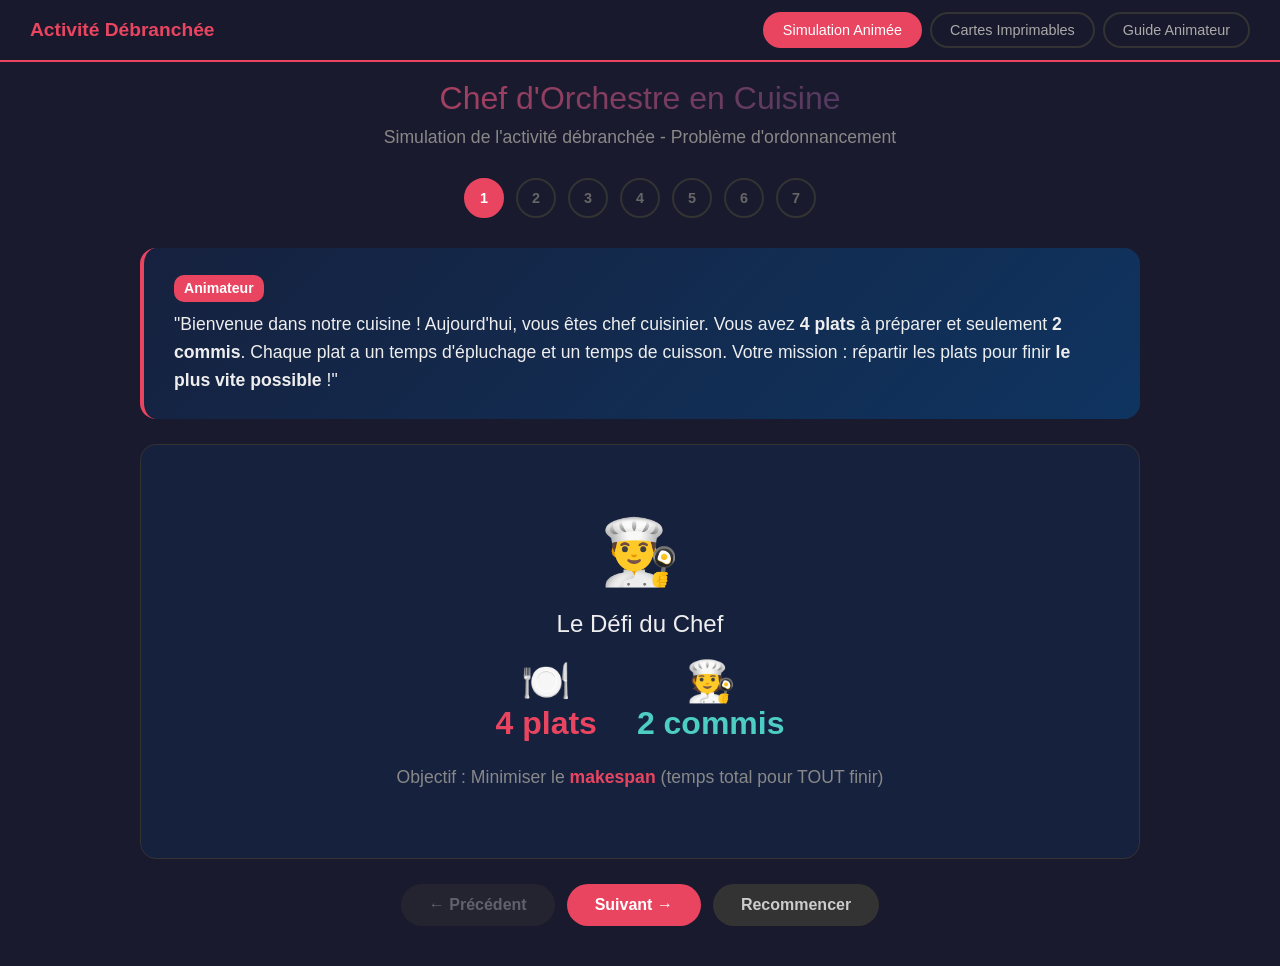
==== templates/activite_debranchee.html @ cacfb8e2 "Add unplugged activity page with animated simulation and printable cards" ====
<!DOCTYPE html>
<html lang="fr">
<head>
    <meta charset="UTF-8">
    <meta name="viewport" content="width=device-width, initial-scale=1.0">
    <title>Activit&eacute; D&eacute;branch&eacute;e - Chef d'Orchestre en Cuisine</title>
    <style>
        * { margin: 0; padding: 0; box-sizing: border-box; }

        body {
            font-family: 'Segoe UI', Tahoma, Geneva, Verdana, sans-serif;
            background: #1a1a2e;
            color: #eee;
        }

        /* ===== NAVIGATION ===== */
        .nav-bar {
            position: fixed; top: 0; left: 0; right: 0; z-index: 100;
            background: rgba(26, 26, 46, 0.95);
            backdrop-filter: blur(10px);
            display: flex; align-items: center; justify-content: space-between;
            padding: 12px 30px;
            border-bottom: 2px solid #e94560;
        }
        .nav-bar h1 { font-size: 1.2em; color: #e94560; }
        .nav-tabs { display: flex; gap: 8px; }
        .nav-tab {
            padding: 8px 18px; border-radius: 20px; border: 2px solid #333;
            background: transparent; color: #aaa; cursor: pointer; font-size: 0.9em;
            transition: all 0.3s;
        }
        .nav-tab:hover { border-color: #e94560; color: #fff; }
        .nav-tab.active { background: #e94560; border-color: #e94560; color: #fff; }

        /* ===== SECTIONS ===== */
        .section { display: none; padding: 80px 30px 40px; min-height: 100vh; }
        .section.active { display: block; }

        /* ===== SIMULATION ANIMEE ===== */
        .sim-container { max-width: 1000px; margin: 0 auto; }
        .sim-title {
            text-align: center; font-size: 2em; margin-bottom: 10px;
            background: linear-gradient(135deg, #e94560, #0f3460);
            -webkit-background-clip: text; -webkit-text-fill-color: transparent;
        }
        .sim-subtitle { text-align: center; color: #888; margin-bottom: 30px; font-size: 1.1em; }

        /* Step indicator */
        .steps-indicator {
            display: flex; justify-content: center; gap: 12px; margin-bottom: 30px;
        }
        .step-dot {
            width: 40px; height: 40px; border-radius: 50%; border: 2px solid #333;
            display: flex; align-items: center; justify-content: center;
            font-weight: bold; font-size: 0.9em; color: #666; transition: all 0.4s;
            cursor: pointer;
        }
        .step-dot.active { border-color: #e94560; color: #fff; background: #e94560; }
        .step-dot.done { border-color: #4ecdc4; color: #fff; background: #4ecdc4; }

        /* Narration */
        .narration {
            background: linear-gradient(135deg, #16213e, #0f3460);
            border-radius: 16px; padding: 25px 30px; margin-bottom: 25px;
            border-left: 4px solid #e94560; font-size: 1.1em; line-height: 1.6;
            min-height: 80px;
        }
        .narration .speaker {
            display: inline-block; background: #e94560; color: #fff;
            padding: 2px 10px; border-radius: 10px; font-size: 0.8em;
            margin-bottom: 8px; font-weight: bold;
        }

        /* Animation area */
        .anim-area {
            background: #16213e; border-radius: 16px; padding: 30px;
            min-height: 350px; position: relative; overflow: hidden;
            border: 1px solid #333;
        }

        /* Plat cards in animation */
        .anim-card {
            display: inline-flex; flex-direction: column; align-items: center;
            background: linear-gradient(135deg, #fff8e7, #fff);
            color: #333; border-radius: 12px; padding: 12px 16px;
            margin: 6px; font-size: 0.85em; box-shadow: 0 4px 15px rgba(0,0,0,0.3);
            transition: all 0.6s cubic-bezier(0.34, 1.56, 0.64, 1);
            position: relative; min-width: 100px;
        }
        .anim-card .card-icon { font-size: 1.8em; margin-bottom: 4px; }
        .anim-card .card-name { font-weight: bold; font-size: 0.95em; }
        .anim-card .card-times { font-size: 0.8em; color: #666; margin-top: 4px; }
        .anim-card .card-total {
            background: #e94560; color: #fff; padding: 2px 8px;
            border-radius: 8px; font-size: 0.8em; margin-top: 6px; font-weight: bold;
        }
        .anim-card.highlight { transform: scale(1.1); box-shadow: 0 6px 25px rgba(233,69,96,0.5); }
        .anim-card.sorted { border: 2px solid #4ecdc4; }
        .anim-card.assigned { opacity: 0.6; transform: scale(0.9); }

        /* Commis lanes */
        .commis-area {
            display: flex; gap: 20px; margin-top: 20px;
        }
        .commis-lane {
            flex: 1; background: rgba(255,255,255,0.05); border-radius: 12px;
            padding: 15px; border: 2px dashed #333; min-height: 120px;
            transition: all 0.3s;
        }
        .commis-lane.receiving { border-color: #4ecdc4; background: rgba(78,205,196,0.1); }
        .commis-label {
            text-align: center; font-weight: bold; margin-bottom: 10px;
            color: #e94560; font-size: 1.1em;
        }
        .commis-load {
            text-align: center; font-size: 0.85em; color: #888; margin-top: 8px;
        }
        .commis-load .load-value { color: #4ecdc4; font-weight: bold; font-size: 1.1em; }

        /* Load bars */
        .load-bar-container {
            height: 20px; background: #333; border-radius: 10px;
            margin-top: 8px; overflow: hidden;
        }
        .load-bar-fill {
            height: 100%; border-radius: 10px; transition: width 0.8s ease;
            background: linear-gradient(90deg, #4ecdc4, #44bd9e);
        }

        /* Makespan result */
        .makespan-result {
            text-align: center; margin-top: 20px; padding: 15px;
            background: rgba(233,69,96,0.1); border-radius: 12px;
            border: 1px solid #e94560;
        }
        .makespan-value { font-size: 2em; font-weight: bold; color: #e94560; }
        .makespan-label { color: #888; }

        /* Controls */
        .sim-controls {
            display: flex; justify-content: center; gap: 12px; margin-top: 25px;
        }
        .sim-btn {
            padding: 12px 28px; border-radius: 25px; border: none; cursor: pointer;
            font-size: 1em; font-weight: bold; transition: all 0.3s;
        }
        .sim-btn.primary { background: #e94560; color: #fff; }
        .sim-btn.primary:hover { background: #d63851; transform: translateY(-2px); }
        .sim-btn.secondary { background: #333; color: #ccc; }
        .sim-btn.secondary:hover { background: #444; }
        .sim-btn:disabled { opacity: 0.4; cursor: not-allowed; }

        /* ===== CARTES IMPRIMABLES ===== */
        .print-section { max-width: 1100px; margin: 0 auto; }
        .print-title { text-align: center; font-size: 1.8em; margin-bottom: 8px; color: #e94560; }
        .print-desc { text-align: center; color: #888; margin-bottom: 25px; }

        .instance-selector {
            display: flex; justify-content: center; gap: 10px; flex-wrap: wrap; margin-bottom: 30px;
        }
        .instance-btn {
            padding: 8px 18px; border-radius: 20px; border: 2px solid #333;
            background: transparent; color: #aaa; cursor: pointer; font-size: 0.85em;
            transition: all 0.3s;
        }
        .instance-btn:hover { border-color: #e94560; color: #fff; }
        .instance-btn.active { background: #e94560; border-color: #e94560; color: #fff; }

        .print-area {
            background: #fff; color: #333; border-radius: 16px;
            padding: 40px; margin-bottom: 20px;
        }
        .print-area h2 { color: #e94560; text-align: center; margin-bottom: 5px; }
        .print-area .instance-info { text-align: center; color: #888; margin-bottom: 25px; font-size: 0.95em; }

        /* Printable cards grid */
        .cards-grid {
            display: grid; grid-template-columns: repeat(auto-fill, minmax(200px, 1fr));
            gap: 20px; margin-bottom: 30px;
        }
        .print-card {
            border: 3px solid #e94560; border-radius: 16px; padding: 20px;
            text-align: center; background: linear-gradient(135deg, #fff8f0, #fff);
            position: relative; break-inside: avoid;
        }
        .print-card .p-icon { font-size: 3em; margin-bottom: 8px; }
        .print-card .p-name { font-size: 1.2em; font-weight: bold; color: #333; margin-bottom: 12px; }
        .print-card .p-time-row {
            display: flex; justify-content: space-around; margin-bottom: 8px;
        }
        .print-card .p-time {
            text-align: center; padding: 6px 10px; border-radius: 8px;
            font-size: 0.85em;
        }
        .print-card .p-time.prep { background: #e8f5e9; color: #2e7d32; }
        .print-card .p-time.cuisson { background: #fff3e0; color: #e65100; }
        .print-card .p-total {
            background: #e94560; color: #fff; padding: 6px 14px;
            border-radius: 20px; font-weight: bold; font-size: 1.1em;
            display: inline-block; margin-top: 8px;
        }
        .print-card .p-difficulty {
            position: absolute; top: 8px; right: 10px;
            font-size: 0.7em; padding: 2px 8px; border-radius: 8px;
        }
        .diff-facile { background: #e8f5e9; color: #2e7d32; }
        .diff-moyen { background: #fff3e0; color: #e65100; }
        .diff-difficile { background: #ffebee; color: #c62828; }

        /* Commis print sheets */
        .commis-sheets { margin-top: 30px; }
        .commis-sheet {
            border: 2px solid #0f3460; border-radius: 12px; padding: 20px;
            margin-bottom: 15px; background: #f8f9ff; break-inside: avoid;
        }
        .commis-sheet h3 { color: #0f3460; margin-bottom: 10px; }
        .commis-slot {
            height: 60px; border: 2px dashed #ccc; border-radius: 8px;
            margin-bottom: 8px; display: flex; align-items: center;
            justify-content: center; color: #bbb; font-style: italic;
        }
        .commis-timeline {
            height: 30px; background: #eee; border-radius: 6px; margin-top: 10px;
            position: relative; overflow: hidden;
        }
        .commis-timeline .tick {
            position: absolute; top: 0; bottom: 0; width: 1px; background: #ccc;
        }
        .commis-timeline .tick-label {
            position: absolute; top: -18px; font-size: 0.7em; color: #999;
            transform: translateX(-50%);
        }

        /* Results sheet */
        .results-sheet {
            border: 2px solid #4ecdc4; border-radius: 12px; padding: 25px;
            margin-top: 30px; background: #f0fffe; break-inside: avoid;
        }
        .results-sheet h3 { color: #4ecdc4; margin-bottom: 15px; text-align: center; }
        .results-table {
            width: 100%; border-collapse: collapse;
        }
        .results-table th, .results-table td {
            border: 1px solid #ccc; padding: 10px; text-align: center;
        }
        .results-table th { background: #e0f7fa; color: #00695c; }
        .results-table .highlight-cell { background: #fff9c4; font-weight: bold; }

        /* Print button */
        .print-btn {
            display: block; margin: 20px auto; padding: 14px 40px;
            background: #e94560; color: #fff; border: none; border-radius: 25px;
            font-size: 1.1em; font-weight: bold; cursor: pointer;
            transition: all 0.3s;
        }
        .print-btn:hover { background: #d63851; transform: translateY(-2px); }

        /* ===== GUIDE ANIMATEUR ===== */
        .guide-section { max-width: 900px; margin: 0 auto; }
        .guide-title { text-align: center; font-size: 1.8em; margin-bottom: 30px; color: #e94560; }

        .phase-card {
            background: #16213e; border-radius: 16px; padding: 25px;
            margin-bottom: 20px; border-left: 4px solid #e94560;
        }
        .phase-card h3 {
            color: #e94560; margin-bottom: 8px; font-size: 1.2em;
        }
        .phase-card .phase-time {
            display: inline-block; background: #0f3460; color: #4ecdc4;
            padding: 3px 12px; border-radius: 10px; font-size: 0.8em;
            margin-bottom: 12px;
        }
        .phase-card ul { padding-left: 20px; line-height: 1.8; color: #ccc; }
        .phase-card li { margin-bottom: 4px; }
        .phase-card .tip {
            background: rgba(78,205,196,0.1); border-radius: 8px;
            padding: 10px 15px; margin-top: 12px; border-left: 3px solid #4ecdc4;
            font-size: 0.9em; color: #4ecdc4;
        }

        /* ===== PRINT STYLES ===== */
        @media print {
            body { background: #fff; color: #333; }
            .nav-bar, .sim-controls, .nav-tabs, .instance-selector,
            .print-btn, .section:not(.print-target) { display: none !important; }
            .section.print-target { display: block !important; padding: 10px; }
            .print-area { box-shadow: none; padding: 20px; }
            .print-card { break-inside: avoid; page-break-inside: avoid; }
            .commis-sheet { break-inside: avoid; page-break-inside: avoid; }
        }

        /* ===== COMPARISON SECTION ===== */
        .comparison {
            display: flex; gap: 20px; margin-top: 20px;
        }
        .comparison-box {
            flex: 1; background: rgba(255,255,255,0.05);
            border-radius: 12px; padding: 20px; text-align: center;
            border: 2px solid #333;
        }
        .comparison-box.winner { border-color: #4ecdc4; background: rgba(78,205,196,0.1); }
        .comparison-box h4 { margin-bottom: 10px; color: #888; }
        .comparison-box .comp-value { font-size: 2.5em; font-weight: bold; }
        .comparison-box.winner .comp-value { color: #4ecdc4; }
        .vs-text { display: flex; align-items: center; font-size: 1.5em; color: #e94560; font-weight: bold; }
    </style>
</head>
<body>

<!-- NAV BAR -->
<nav class="nav-bar">
    <h1>Activit&eacute; D&eacute;branch&eacute;e</h1>
    <div class="nav-tabs">
        <button class="nav-tab active" onclick="showSection('simulation')">Simulation Anim&eacute;e</button>
        <button class="nav-tab" onclick="showSection('cartes')">Cartes Imprimables</button>
        <button class="nav-tab" onclick="showSection('guide')">Guide Animateur</button>
    </div>
</nav>

<!-- ===== SECTION 1: SIMULATION ANIMEE ===== -->
<div id="section-simulation" class="section active">
    <div class="sim-container">
        <div class="sim-title">Chef d'Orchestre en Cuisine</div>
        <div class="sim-subtitle">Simulation de l'activit&eacute; d&eacute;branch&eacute;e - Probl&egrave;me d'ordonnancement</div>

        <div class="steps-indicator">
            <div class="step-dot active" onclick="goToStep(0)">1</div>
            <div class="step-dot" onclick="goToStep(1)">2</div>
            <div class="step-dot" onclick="goToStep(2)">3</div>
            <div class="step-dot" onclick="goToStep(3)">4</div>
            <div class="step-dot" onclick="goToStep(4)">5</div>
            <div class="step-dot" onclick="goToStep(5)">6</div>
            <div class="step-dot" onclick="goToStep(6)">7</div>
        </div>

        <div class="narration" id="narration"></div>
        <div class="anim-area" id="anim-area"></div>

        <div class="sim-controls">
            <button class="sim-btn secondary" id="btn-prev" onclick="prevStep()" disabled>&larr; Pr&eacute;c&eacute;dent</button>
            <button class="sim-btn primary" id="btn-next" onclick="nextStep()">Suivant &rarr;</button>
            <button class="sim-btn secondary" onclick="goToStep(0)">Recommencer</button>
        </div>
    </div>
</div>

<!-- ===== SECTION 2: CARTES IMPRIMABLES ===== -->
<div id="section-cartes" class="section">
    <div class="print-section">
        <div class="print-title">Cartes &agrave; Imprimer</div>
        <div class="print-desc">S&eacute;lectionnez une instance puis cliquez sur "Imprimer" pour g&eacute;n&eacute;rer les supports de l'atelier</div>

        <div class="instance-selector" id="instance-selector">
            <span style="color:#888; align-self:center;">Chargement...</span>
        </div>

        <div class="print-area" id="print-area">
            <p style="text-align:center; color:#888;">S&eacute;lectionnez une instance ci-dessus</p>
        </div>

        <button class="print-btn" onclick="printCards()">Imprimer les cartes</button>
    </div>
</div>

<!-- ===== SECTION 3: GUIDE ANIMATEUR ===== -->
<div id="section-guide" class="section">
    <div class="guide-section">
        <div class="guide-title">Guide de l'Animateur</div>

        <div class="phase-card">
            <h3>Phase 1 : D&eacute;couverte</h3>
            <span class="phase-time">5-10 minutes</span>
            <ul>
                <li><strong>Accrocher :</strong> "Imaginez : vous &ecirc;tes chef dans un grand restaurant. 10 plats &agrave; pr&eacute;parer, seulement 3 commis. Comment finir le plus vite possible ?"</li>
                <li>Montrer les cartes-plats sur la table (face visible)</li>
                <li>Poser les panneaux "Commis 1", "Commis 2", etc.</li>
                <li>Demander : "Comment feriez-vous ? Qui veut essayer ?"</li>
            </ul>
            <div class="tip">Astuce : Laisser les participants manipuler les cartes, c'est le but de l'activit&eacute; d&eacute;branch&eacute;e !</div>
        </div>

        <div class="phase-card">
            <h3>Phase 2 : Strat&eacute;gie libre (Tour 1)</h3>
            <span class="phase-time">5-8 minutes</span>
            <ul>
                <li>Diviser en groupes de 4-5 personnes</li>
                <li>Distribuer un jeu de cartes-plats par groupe</li>
                <li>R&egrave;gle : "R&eacute;partissez les plats entre vos N commis pour que le dernier plat soit fini le plus t&ocirc;t possible"</li>
                <li>Chaque groupe empile les cartes sur les fiches commis</li>
                <li>Calculer le <strong>makespan</strong> : le temps du commis le plus charg&eacute;</li>
                <li>Noter le r&eacute;sultat sur la fiche r&eacute;sultats</li>
            </ul>
            <div class="tip">Observer les strat&eacute;gies : certains vont au hasard, d'autres essaient d'&eacute;quilibrer, d'autres mettent les gros plats en premier...</div>
        </div>

        <div class="phase-card">
            <h3>Phase 3 : L'algorithme glouton (Tour 2)</h3>
            <span class="phase-time">5-8 minutes</span>
            <ul>
                <li>Expliquer la r&egrave;gle glouton : "Triez les plats du plus long au plus court. Puis donnez chaque plat au commis qui a le MOINS de travail."</li>
                <li>Faire ex&eacute;cuter pas &agrave; pas avec les cartes physiques</li>
                <li>Le groupe trie d'abord les cartes (par temps total d&eacute;croissant)</li>
                <li>Puis assigne une par une au commis le moins charg&eacute;</li>
                <li>Calculer le nouveau makespan</li>
                <li>Comparer avec le Tour 1 sur la fiche r&eacute;sultats</li>
            </ul>
            <div class="tip">Question cl&eacute; : "L'algorithme a-t-il fait mieux que vous ? Pourquoi ?"</div>
        </div>

        <div class="phase-card">
            <h3>Phase 4 : R&eacute;v&eacute;lation et d&eacute;bat</h3>
            <span class="phase-time">5-10 minutes</span>
            <ul>
                <li>R&eacute;v&eacute;ler : "Ce probl&egrave;me est NP-complet. M&ecirc;me les meilleurs ordinateurs ne peuvent pas toujours trouver la solution parfaite !"</li>
                <li>Analogie : "C'est comme un Sudoku g&eacute;ant : facile &agrave; v&eacute;rifier, tr&egrave;s dur &agrave; r&eacute;soudre"</li>
                <li>L'algo glouton donne une solution au pire 2x l'optimal (ratio d'approximation 2 - 1/m)</li>
                <li>Question : "Qui a r&eacute;ussi &agrave; battre l'algorithme ?"</li>
                <li>Transition : "Voyons maintenant ce que fait l'ordinateur..."</li>
            </ul>
            <div class="tip">Si un groupe a battu le glouton, f&eacute;liciter ! C'est rare mais possible. Expliquer que le glouton n'est pas toujours optimal.</div>
        </div>

        <div class="phase-card">
            <h3>Phase 5 : Version branch&eacute;e (optionnel)</h3>
            <span class="phase-time">15-25 minutes</span>
            <ul>
                <li>Ouvrir la plateforme web sur le projecteur</li>
                <li>Charger la m&ecirc;me instance que l'activit&eacute; d&eacute;branch&eacute;e</li>
                <li>Ex&eacute;cuter l'algorithme et comparer visuellement</li>
                <li>Tester d'autres sc&eacute;narios : "Et si on ajoute un commis ?" "Et si un plat prend 10x plus longtemps ?"</li>
                <li>Montrer le jeu Kitchen Load Balancer pour exp&eacute;rimenter en temps r&eacute;el</li>
            </ul>
        </div>

        <div class="phase-card">
            <h3>Phase 6 : Cl&ocirc;ture</h3>
            <span class="phase-time">5 minutes</span>
            <ul>
                <li>R&eacute;cap : "On a vu un probl&egrave;me NP-complet, un algorithme glouton qui marche bien, et pourquoi c'est important"</li>
                <li>Applications : "Votre GPS, Netflix, Amazon... tous utilisent ce genre d'algorithmes !"</li>
                <li>Mini-quiz (3 questions) pour mesurer la compr&eacute;hension</li>
            </ul>
        </div>

        <div class="phase-card" style="border-left-color: #4ecdc4;">
            <h3 style="color: #4ecdc4;">Mini-Quiz de fin (3 questions)</h3>
            <span class="phase-time">2-3 minutes</span>
            <ul>
                <li><strong>Q1 :</strong> "L'algorithme glouton donne-t-il toujours la meilleure solution possible ?" &rarr; <em>Non, mais une bonne approximation</em></li>
                <li><strong>Q2 :</strong> "Pourquoi l'algorithme glouton est-il utile m&ecirc;me s'il n'est pas parfait ?" &rarr; <em>Parce qu'il est rapide (temps polynomial) alors que la solution exacte peut prendre un temps exponentiel</em></li>
                <li><strong>Q3 :</strong> "Si vous avez 100 plats et 5 commis, combien de fa&ccedil;ons diff&eacute;rentes de r&eacute;partir existe-t-il ?" &rarr; <em>5^100 (astronomique !), c'est pourquoi on a besoin d'algorithmes</em></li>
            </ul>
        </div>
    </div>
</div>

<script>
// ===== NAVIGATION =====
function showSection(name) {
    document.querySelectorAll('.section').forEach(s => s.classList.remove('active', 'print-target'));
    document.querySelectorAll('.nav-tab').forEach(t => t.classList.remove('active'));
    document.getElementById('section-' + name).classList.add('active');
    event.target.classList.add('active');
}

// ===== SIMULATION DATA =====
const PLATS = [
    { nom: "Plat 1", icon: "\u{1F969}", epluchage: 8, cuisson: 12, total: 20 },
    { nom: "Plat 2", icon: "\u{1F957}", epluchage: 12, cuisson: 8, total: 20 },
    { nom: "Plat 3", icon: "\u{1F355}", epluchage: 17, cuisson: 20, total: 37 },
    { nom: "Plat 4", icon: "\u{1F354}", epluchage: 19, cuisson: 12, total: 31 }
];
const NB_COMMIS = 2;
let currentStep = 0;

const STEPS = [
    // Step 0: Presentation du probleme
    {
        narration: `<span class="speaker">Animateur</span><br>
        "Bienvenue dans notre cuisine ! Aujourd'hui, vous &ecirc;tes chef cuisinier. Vous avez <strong>4 plats</strong> &agrave; pr&eacute;parer
        et seulement <strong>2 commis</strong>. Chaque plat a un temps d'&eacute;pluchage et un temps de cuisson.
        Votre mission : r&eacute;partir les plats pour finir <strong>le plus vite possible</strong> !"`,
        render: renderStep0
    },
    // Step 1: Montrer les cartes
    {
        narration: `<span class="speaker">Animateur</span><br>
        "Voici vos 4 plats avec leurs temps. Le <strong>temps total</strong> par plat = &eacute;pluchage + cuisson.
        Prenez un moment pour observer les cartes..."`,
        render: renderStep1
    },
    // Step 2: Strategie libre (mauvaise)
    {
        narration: `<span class="speaker">Animateur</span><br>
        "Tour 1 : Essayez de r&eacute;partir les plats vous-m&ecirc;mes ! Voici un exemple de r&eacute;partition na&iuml;ve :
        on donne les plats dans l'ordre &agrave; chaque commis en alternance..."`,
        render: renderStep2
    },
    // Step 3: Tri des plats (debut glouton)
    {
        narration: `<span class="speaker">Animateur</span><br>
        "Tour 2 : Maintenant, appliquons l'algorithme <strong>glouton</strong>. Premi&egrave;re &eacute;tape :
        <strong>trier les plats du plus long au plus court</strong>. Observez l'ordre qui change..."`,
        render: renderStep3
    },
    // Step 4: Assignation glouton pas a pas
    {
        narration: `<span class="speaker">Animateur</span><br>
        "Deuxi&egrave;me &eacute;tape : assigner chaque plat au commis <strong>qui a le moins de travail</strong>.
        On prend le plus gros plat d'abord, et on le donne au commis le moins charg&eacute;. Regardez..."`,
        render: renderStep4
    },
    // Step 5: Resultat glouton
    {
        narration: `<span class="speaker">Animateur</span><br>
        "Et voil&agrave; le r&eacute;sultat de l'algorithme glouton ! Comparons les deux strat&eacute;gies..."`,
        render: renderStep5
    },
    // Step 6: Revelation
    {
        narration: `<span class="speaker">Animateur</span><br>
        "Ce probl&egrave;me est <strong>NP-complet</strong>. Avec 4 plats c'est faisable, mais avec 100 plats et 10 commis,
        il y aurait <strong>10<sup>100</sup></strong> combinaisons possibles ! L'algorithme glouton donne une solution
        <strong>au pire 2x l'optimal</strong>, et il le fait en une fraction de seconde."`,
        render: renderStep6
    }
];

function renderCard(plat, extraClass = '') {
    return `<div class="anim-card ${extraClass}">
        <div class="card-icon">${plat.icon}</div>
        <div class="card-name">${plat.nom}</div>
        <div class="card-times">Epluchage: ${plat.epluchage}min | Cuisson: ${plat.cuisson}min</div>
        <div class="card-total">Total: ${plat.total} min</div>
    </div>`;
}

function renderStep0() {
    return `
        <div style="text-align:center; padding: 40px 0;">
            <div style="font-size: 4em; margin-bottom: 20px;">\u{1F468}\u200D\u{1F373}</div>
            <div style="font-size: 1.5em; margin-bottom: 15px;">Le D&eacute;fi du Chef</div>
            <div style="display: flex; justify-content: center; gap: 40px; margin-top: 20px;">
                <div style="text-align:center;">
                    <div style="font-size: 2.5em;">\u{1F37D}\u{FE0F}</div>
                    <div style="font-size: 2em; font-weight: bold; color: #e94560;">4 plats</div>
                </div>
                <div style="text-align:center;">
                    <div style="font-size: 2.5em;">\u{1F9D1}\u200D\u{1F373}</div>
                    <div style="font-size: 2em; font-weight: bold; color: #4ecdc4;">2 commis</div>
                </div>
            </div>
            <div style="margin-top: 25px; color: #888; font-size: 1.1em;">
                Objectif : Minimiser le <strong style="color:#e94560;">makespan</strong> (temps total pour TOUT finir)
            </div>
        </div>`;
}

function renderStep1() {
    return `
        <div style="text-align:center; margin-bottom: 15px; color: #888;">Les 4 plats &agrave; pr&eacute;parer :</div>
        <div style="display: flex; justify-content: center; flex-wrap: wrap; gap: 10px;">
            ${PLATS.map(p => renderCard(p)).join('')}
        </div>`;
}

function renderStep2() {
    // Naive: alternate assignment -> Commis 1 gets plat1+plat3, Commis 2 gets plat2+plat4
    const c1 = [PLATS[0], PLATS[2]]; // 20 + 37 = 57
    const c2 = [PLATS[1], PLATS[3]]; // 20 + 31 = 51
    const makespan = 57;
    const maxLoad = 57;

    return `
        <div style="text-align:center; margin-bottom:10px; color:#888;">R&eacute;partition na&iuml;ve (alternance) :</div>
        <div class="commis-area">
            <div class="commis-lane">
                <div class="commis-label">\u{1F9D1}\u200D\u{1F373} Commis 1</div>
                ${c1.map(p => renderCard(p, 'assigned')).join('')}
                <div class="commis-load">Charge : <span class="load-value">${c1.reduce((s,p) => s+p.total, 0)} min</span></div>
                <div class="load-bar-container"><div class="load-bar-fill" style="width:${(57/57)*100}%; background: linear-gradient(90deg, #e94560, #ff8a80);"></div></div>
            </div>
            <div class="commis-lane">
                <div class="commis-label">\u{1F9D1}\u200D\u{1F373} Commis 2</div>
                ${c2.map(p => renderCard(p, 'assigned')).join('')}
                <div class="commis-load">Charge : <span class="load-value">${c2.reduce((s,p) => s+p.total, 0)} min</span></div>
                <div class="load-bar-container"><div class="load-bar-fill" style="width:${(51/57)*100}%"></div></div>
            </div>
        </div>
        <div class="makespan-result">
            <div class="makespan-label">Makespan (strat&eacute;gie na&iuml;ve)</div>
            <div class="makespan-value">${makespan} min</div>
            <div style="color:#888; font-size:0.9em;">= charge du commis le plus charg&eacute;</div>
        </div>`;
}

function renderStep3() {
    const sorted = [...PLATS].sort((a,b) => b.total - a.total);
    return `
        <div style="text-align:center; margin-bottom:10px; color:#888;">Avant le tri :</div>
        <div style="display: flex; justify-content: center; flex-wrap: wrap; gap: 10px; margin-bottom: 25px; opacity: 0.5;">
            ${PLATS.map(p => renderCard(p)).join('')}
        </div>
        <div style="text-align:center; font-size: 2em; margin-bottom: 15px;">\u2B07\uFE0F Tri par temps total d&eacute;croissant</div>
        <div style="display: flex; justify-content: center; flex-wrap: wrap; gap: 10px;">
            ${sorted.map((p, i) => renderCard(p, 'sorted')).join('')}
        </div>
        <div style="text-align:center; margin-top:15px; color:#4ecdc4; font-weight: bold;">
            37 min &ge; 31 min &ge; 20 min &ge; 20 min
        </div>`;
}

function renderStep4() {
    // Greedy: sorted = [Plat3(37), Plat4(31), Plat1(20), Plat2(20)]
    // Step 1: Plat3(37) -> Commis1 (0 vs 0, choose 1) => C1=37
    // Step 2: Plat4(31) -> Commis2 (37 vs 0, choose 2) => C2=31
    // Step 3: Plat1(20) -> Commis2 (37 vs 31, choose 2) => C2=51
    // Step 4: Plat2(20) -> Commis1 (37 vs 51, choose 1) => C1=57... wait
    // Actually: C1=37 vs C2=51, Plat2 goes to C1 => C1 = 37+20 = 57, C2 = 51. Makespan = 57.
    // Hmm that's the same. Let me recalculate.
    // Actually wait. Let me redo:
    // Sorted: Plat3(37), Plat4(31), Plat1(20), Plat2(20)
    // Assign Plat3 to C1 (load 0): C1=37, C2=0
    // Assign Plat4 to C2 (load 0 < 37): C1=37, C2=31
    // Assign Plat1 to C2 (load 31 < 37): C1=37, C2=51
    // Assign Plat2 to C1 (load 37 < 51): C1=57, C2=51
    // Makespan = 57. Same as naive!

    // Let me recalculate. The naive was also 57 by coincidence. Let me change the naive to be worse.
    // Naive round-robin: C1 gets plat1, plat3. C2 gets plat2, plat4.
    // C1 = 20+37 = 57. C2 = 20+31 = 51. Makespan = 57.
    // Greedy: C1 = 37+20 = 57. C2 = 31+20 = 51. Makespan = 57.
    // They're the same! That's not great for the demo.

    // Let me use a different "naive" approach - put all heavy on one commis
    // Actually, for the greedy animation, the makespan IS 57. But for the naive, let me show
    // a different bad split: C1 gets Plat3+Plat4 (68), C2 gets Plat1+Plat2 (40). Makespan = 68.
    // That's a clearly worse strategy.

    return `
        <div style="text-align:center; margin-bottom:15px; color:#888;">Assignation glouton pas &agrave; pas :</div>
        <div style="display: flex; gap: 15px; margin-bottom: 15px;">
            <div style="flex: 1; padding: 10px; background: rgba(233,69,96,0.1); border-radius: 10px; font-size: 0.85em; line-height: 1.8;">
                <strong style="color:#e94560;">Etape 1:</strong> Plat 3 (37min) &rarr; Commis 1 <span style="color:#888;">(charge: 0 vs 0)</span><br>
                <strong style="color:#e94560;">Etape 2:</strong> Plat 4 (31min) &rarr; Commis 2 <span style="color:#888;">(charge: 37 vs 0 &rarr; le moins charg&eacute;)</span><br>
                <strong style="color:#e94560;">Etape 3:</strong> Plat 1 (20min) &rarr; Commis 2 <span style="color:#888;">(charge: 37 vs 31 &rarr; le moins charg&eacute;)</span><br>
                <strong style="color:#e94560;">Etape 4:</strong> Plat 2 (20min) &rarr; Commis 1 <span style="color:#888;">(charge: 37 vs 51 &rarr; le moins charg&eacute;)</span>
            </div>
        </div>
        <div class="commis-area">
            <div class="commis-lane receiving">
                <div class="commis-label">\u{1F9D1}\u200D\u{1F373} Commis 1</div>
                ${renderCard(PLATS[2], 'sorted')}
                ${renderCard(PLATS[1], 'sorted')}
                <div class="commis-load">Charge : <span class="load-value">37 + 20 = 57 min</span></div>
                <div class="load-bar-container"><div class="load-bar-fill" style="width:100%"></div></div>
            </div>
            <div class="commis-lane receiving">
                <div class="commis-label">\u{1F9D1}\u200D\u{1F373} Commis 2</div>
                ${renderCard(PLATS[3], 'sorted')}
                ${renderCard(PLATS[0], 'sorted')}
                <div class="commis-load">Charge : <span class="load-value">31 + 20 = 51 min</span></div>
                <div class="load-bar-container"><div class="load-bar-fill" style="width:${(51/57)*100}%"></div></div>
            </div>
        </div>
        <div class="makespan-result">
            <div class="makespan-label">Makespan (algorithme glouton)</div>
            <div class="makespan-value">57 min</div>
        </div>`;
}

function renderStep5() {
    return `
        <div style="text-align:center; margin-bottom:15px; font-size:1.2em;">Comparaison des strat&eacute;gies</div>
        <div class="comparison">
            <div class="comparison-box">
                <h4>Strat&eacute;gie na&iuml;ve</h4>
                <div style="font-size:0.85em; color:#888; margin-bottom:8px;">
                    (Gros plats ensemble)<br>
                    C1: Plat3 + Plat4 = 68<br>
                    C2: Plat1 + Plat2 = 40
                </div>
                <div class="comp-value" style="color:#e94560;">68 min</div>
            </div>
            <div class="vs-text">VS</div>
            <div class="comparison-box winner">
                <h4>Algorithme Glouton</h4>
                <div style="font-size:0.85em; color:#888; margin-bottom:8px;">
                    (Plus gros au moins charg&eacute;)<br>
                    C1: Plat3 + Plat2 = 57<br>
                    C2: Plat4 + Plat1 = 51
                </div>
                <div class="comp-value">57 min</div>
                <div style="color:#4ecdc4; font-size:0.85em; margin-top:5px;">-16% plus rapide !</div>
            </div>
        </div>
        <div style="text-align:center; margin-top:20px; padding:15px; background:rgba(78,205,196,0.1); border-radius:12px; color:#4ecdc4;">
            Le glouton &eacute;quilibre la charge entre les commis en donnant toujours au moins charg&eacute;.
        </div>`;
}

function renderStep6() {
    return `
        <div style="text-align:center; padding: 20px 0;">
            <div style="font-size: 2em; margin-bottom: 15px; color: #e94560;">Ce probl&egrave;me est NP-complet !</div>
            <div style="display: flex; justify-content: center; gap: 30px; margin: 20px 0; flex-wrap: wrap;">
                <div style="background:rgba(233,69,96,0.1); padding:20px; border-radius:12px; max-width:250px;">
                    <div style="font-size:1.5em; margin-bottom:8px;">4 plats, 2 commis</div>
                    <div style="color:#888;">2<sup>4</sup> = <strong style="color:#e94560;">16</strong> combinaisons</div>
                    <div style="color:#4ecdc4; font-size:0.9em;">Facile !</div>
                </div>
                <div style="background:rgba(233,69,96,0.1); padding:20px; border-radius:12px; max-width:250px;">
                    <div style="font-size:1.5em; margin-bottom:8px;">20 plats, 5 commis</div>
                    <div style="color:#888;">5<sup>20</sup> = <strong style="color:#e94560;">~95 000 milliards</strong></div>
                    <div style="color:#e94560; font-size:0.9em;">Impossible &agrave; tester toutes !</div>
                </div>
                <div style="background:rgba(233,69,96,0.1); padding:20px; border-radius:12px; max-width:250px;">
                    <div style="font-size:1.5em; margin-bottom:8px;">100 plats, 10 commis</div>
                    <div style="color:#888;">10<sup>100</sup> = <strong style="color:#e94560;">un googol</strong></div>
                    <div style="color:#e94560; font-size:0.9em;">Plus que d'atomes dans l'univers !</div>
                </div>
            </div>
            <div style="margin-top:20px; padding:15px; background:rgba(78,205,196,0.1); border-radius:12px; max-width:600px; margin-left:auto; margin-right:auto;">
                <div style="color:#4ecdc4; font-size:1.1em; font-weight:bold; margin-bottom:8px;">Le glouton : rapide ET efficace</div>
                <div style="color:#ccc;">Il tourne en <strong>O(n log n)</strong> et garantit un r&eacute;sultat<br>au pire <strong>2x l'optimal</strong>. Ratio d'approximation : 2 - 1/m</div>
            </div>
            <div style="margin-top: 25px; font-size: 1.1em; color: #888;">
                Applications : GPS, Netflix, Amazon, Cloud Computing, Syst&egrave;mes d'exploitation...
            </div>
        </div>`;
}

// ===== STEP NAVIGATION =====
function renderCurrentStep() {
    const step = STEPS[currentStep];
    document.getElementById('narration').innerHTML = step.narration;
    document.getElementById('anim-area').innerHTML = step.render();

    // Update dots
    document.querySelectorAll('.step-dot').forEach((dot, i) => {
        dot.classList.remove('active', 'done');
        if (i === currentStep) dot.classList.add('active');
        else if (i < currentStep) dot.classList.add('done');
    });

    // Update buttons
    document.getElementById('btn-prev').disabled = currentStep === 0;
    document.getElementById('btn-next').disabled = currentStep === STEPS.length - 1;
    document.getElementById('btn-next').textContent = currentStep === STEPS.length - 1 ? 'Termin\u00e9 !' : 'Suivant \u2192';
}

function nextStep() {
    if (currentStep < STEPS.length - 1) { currentStep++; renderCurrentStep(); }
}
function prevStep() {
    if (currentStep > 0) { currentStep--; renderCurrentStep(); }
}
function goToStep(n) {
    currentStep = n; renderCurrentStep();
}

// ===== CARTES IMPRIMABLES =====
async function loadInstances() {
    try {
        const resp = await fetch('/api/instances');
        const data = await resp.json();
        const selector = document.getElementById('instance-selector');
        selector.innerHTML = '';
        data.instances.forEach(inst => {
            const btn = document.createElement('button');
            btn.className = 'instance-btn';
            btn.textContent = `${inst.nom} (${inst.nombre_plats} plats, ${inst.nombre_commis} commis)`;
            btn.onclick = () => loadInstanceCards(inst.nom, btn);
            selector.appendChild(btn);
        });
    } catch (e) {
        document.getElementById('instance-selector').innerHTML = '<span style="color:#e94560;">Erreur de chargement. Le serveur Flask est-il lanc&eacute; ?</span>';
    }
}

async function loadInstanceCards(nom, btn) {
    document.querySelectorAll('.instance-btn').forEach(b => b.classList.remove('active'));
    btn.classList.add('active');

    // Load raw instance for original times
    const rawResp = await fetch(`/api/instances/${nom}?raw=true`);
    const rawData = await rawResp.json();

    const area = document.getElementById('print-area');
    const nbCommis = rawData.nombre_commis;
    const plats = rawData.plats;

    // Calculate greedy solution
    const sorted = [...plats].map((p, i) => ({...p, index: i}))
        .sort((a, b) => (b.temps_epluchage + b.temps_cuisson) - (a.temps_epluchage + a.temps_cuisson));

    const commisLoads = Array(nbCommis).fill(0);
    const commisPlats = Array.from({length: nbCommis}, () => []);

    sorted.forEach(plat => {
        const minIdx = commisLoads.indexOf(Math.min(...commisLoads));
        const total = plat.temps_epluchage + plat.temps_cuisson;
        commisLoads[minIdx] += total;
        commisPlats[minIdx].push(plat);
    });

    const makespan = Math.max(...commisLoads);

    const icons = ["\u{1F34E}","\u{1F350}","\u{1F96D}","\u{1F34D}","\u{1F95D}","\u{1F34A}",
                   "\u{1F351}","\u{1F352}","\u{1F353}","\u{1F955}","\u{1F954}","\u{1F346}",
                   "\u{1F345}","\u{1F344}","\u{1F966}","\u{1F347}","\u{1F348}","\u{1F349}",
                   "\u{1F969}","\u{1F355}"];

    area.innerHTML = `
        <h2>${rawData.nom}</h2>
        <div class="instance-info">${rawData.description} | Difficult&eacute; : ${rawData.difficulte || 'N/A'} | ${nbCommis} commis</div>

        <h3 style="color:#e94560; margin-bottom:15px;">Cartes des Plats (d&eacute;couper selon les bords)</h3>
        <div class="cards-grid">
            ${plats.map((p, i) => {
                const total = p.temps_epluchage + p.temps_cuisson;
                const epMin = Math.round(p.temps_epluchage / 60);
                const cuMin = Math.round(p.temps_cuisson / 60);
                const totMin = Math.round(total / 60);
                return `<div class="print-card">
                    <div class="p-icon">${icons[i % icons.length]}</div>
                    <div class="p-name">${p.nom}</div>
                    <div class="p-time-row">
                        <div class="p-time prep">Epluchage<br><strong>${epMin} min</strong></div>
                        <div class="p-time cuisson">Cuisson<br><strong>${cuMin} min</strong></div>
                    </div>
                    <div class="p-total">Total : ${totMin} min</div>
                </div>`;
            }).join('')}
        </div>

        <h3 style="color:#0f3460; margin-bottom:15px;">Fiches Commis (une par commis)</h3>
        <div class="commis-sheets">
            ${Array.from({length: nbCommis}, (_, i) => `
                <div class="commis-sheet">
                    <h3>Commis ${i+1}</h3>
                    <div class="commis-slot">Placez les cartes-plats ici</div>
                    <div class="commis-slot">...</div>
                    <div class="commis-slot">...</div>
                    <div style="margin-top:10px; font-size:0.9em; color:#666;">
                        <strong>Charge totale :</strong> ________ min
                    </div>
                </div>
            `).join('')}
        </div>

        <div class="results-sheet">
            <h3>Fiche R&eacute;sultats &agrave; remplir</h3>
            <table class="results-table">
                <tr>
                    <th></th>
                    ${Array.from({length: nbCommis}, (_, i) => `<th>Commis ${i+1}</th>`).join('')}
                    <th style="background:#fff9c4;">Makespan</th>
                </tr>
                <tr>
                    <td><strong>Tour 1 (libre)</strong></td>
                    ${Array.from({length: nbCommis}, () => '<td></td>').join('')}
                    <td class="highlight-cell"></td>
                </tr>
                <tr>
                    <td><strong>Tour 2 (glouton)</strong></td>
                    ${Array.from({length: nbCommis}, () => '<td></td>').join('')}
                    <td class="highlight-cell"></td>
                </tr>
            </table>

            <div style="margin-top:20px; padding:15px; background:#e8f5e9; border-radius:8px;">
                <strong style="color:#2e7d32;">Solution glouton (pour l'animateur) :</strong><br>
                ${commisPlats.map((cp, i) =>
                    `Commis ${i+1} : ${cp.map(p => p.nom).join(' + ')} = <strong>${Math.round(commisLoads[i]/60)} min</strong>`
                ).join('<br>')}
                <br><strong style="color:#e94560;">Makespan glouton = ${Math.round(makespan/60)} min</strong>
            </div>
        </div>
    `;
}

function printCards() {
    const section = document.getElementById('section-cartes');
    section.classList.add('print-target');
    window.print();
    section.classList.remove('print-target');
}

// ===== KEYBOARD NAVIGATION =====
document.addEventListener('keydown', (e) => {
    if (e.key === 'ArrowRight') nextStep();
    if (e.key === 'ArrowLeft') prevStep();
});

// ===== INIT =====
document.addEventListener('DOMContentLoaded', () => {
    renderCurrentStep();
    loadInstances();
});
</script>

</body>
</html>
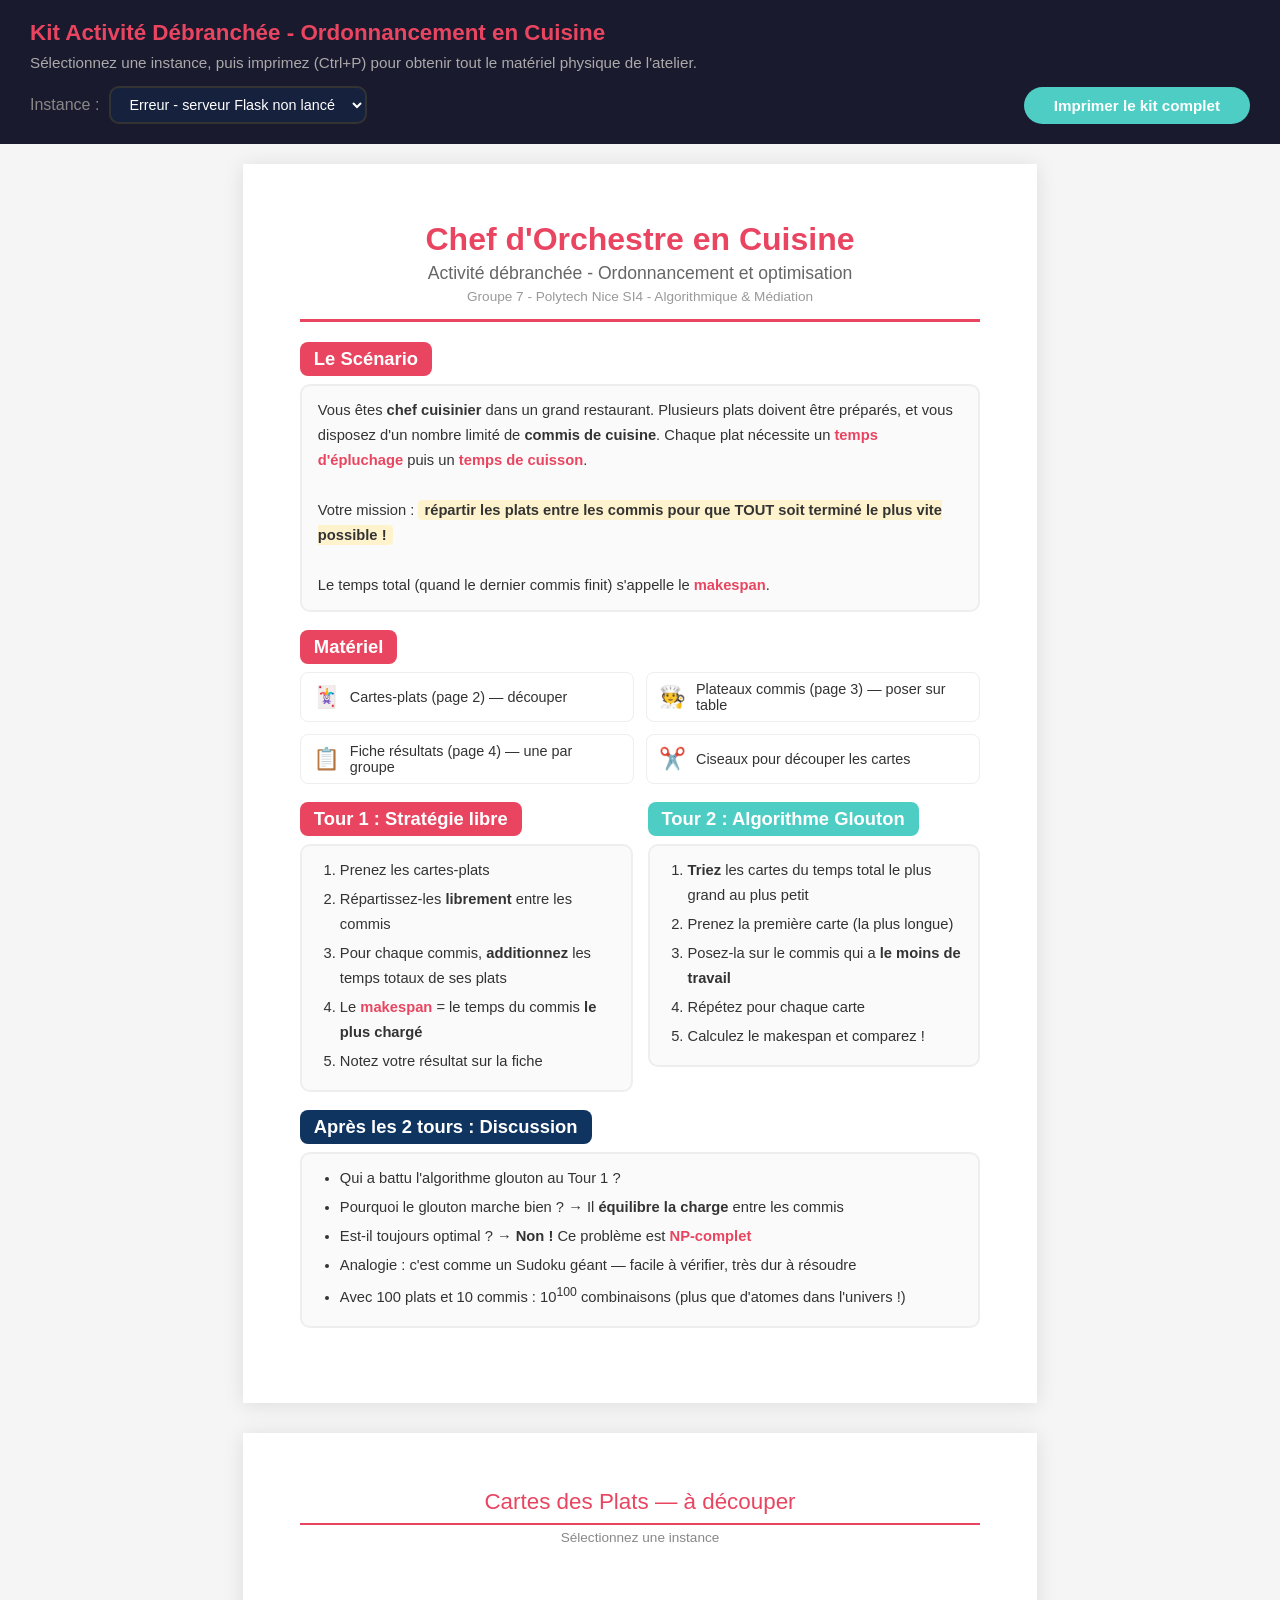
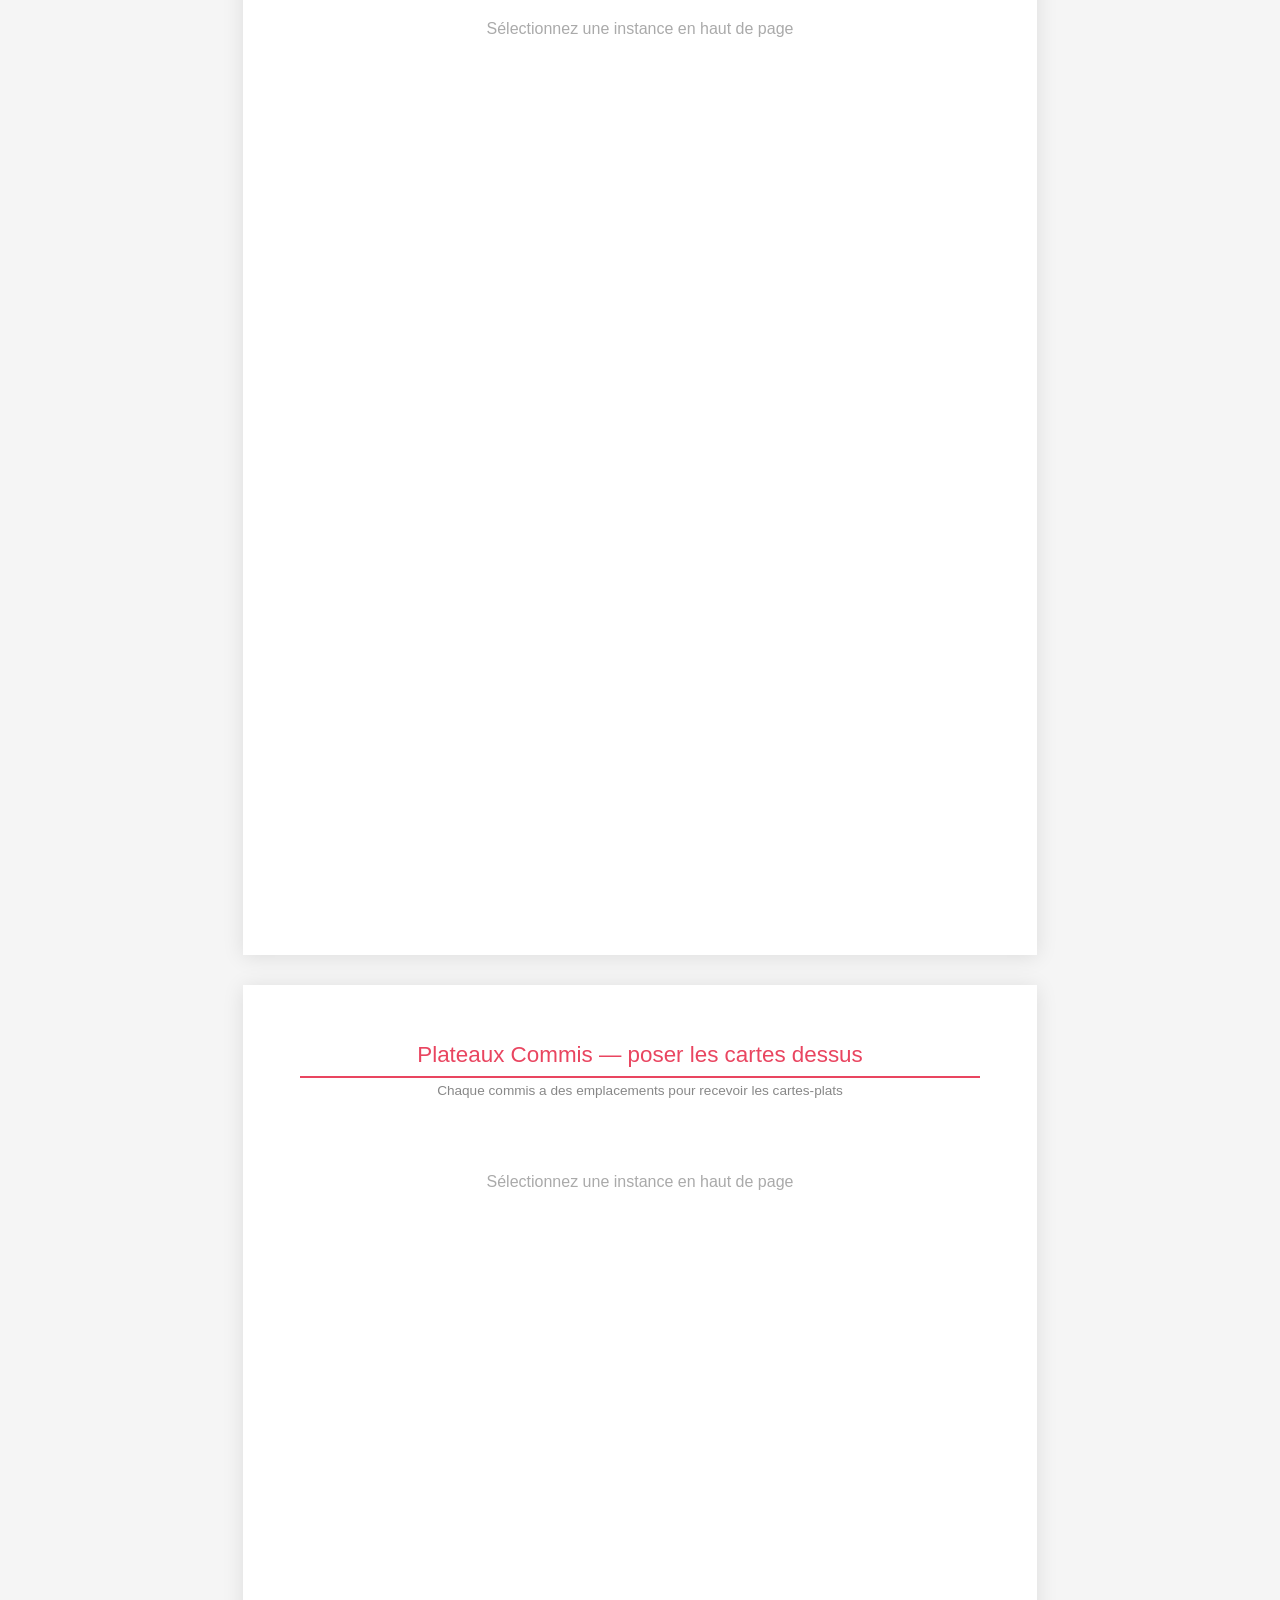
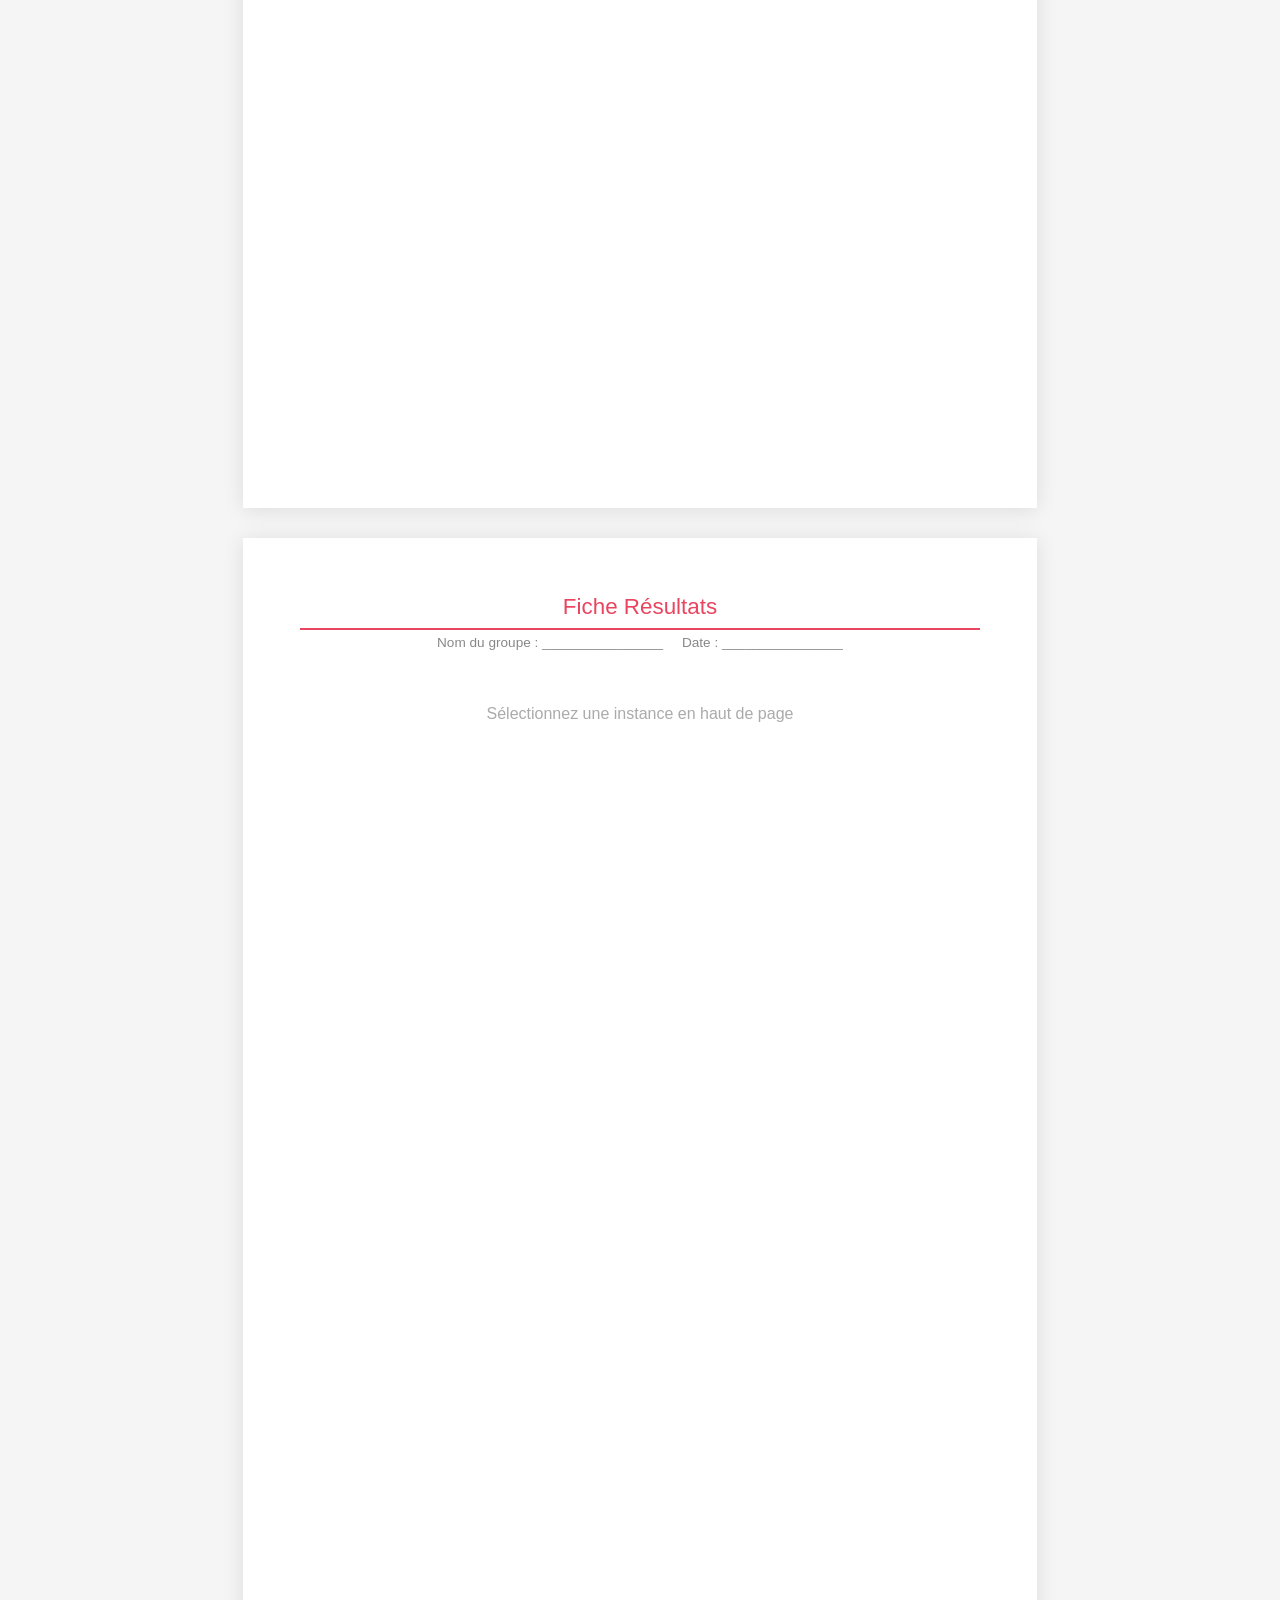
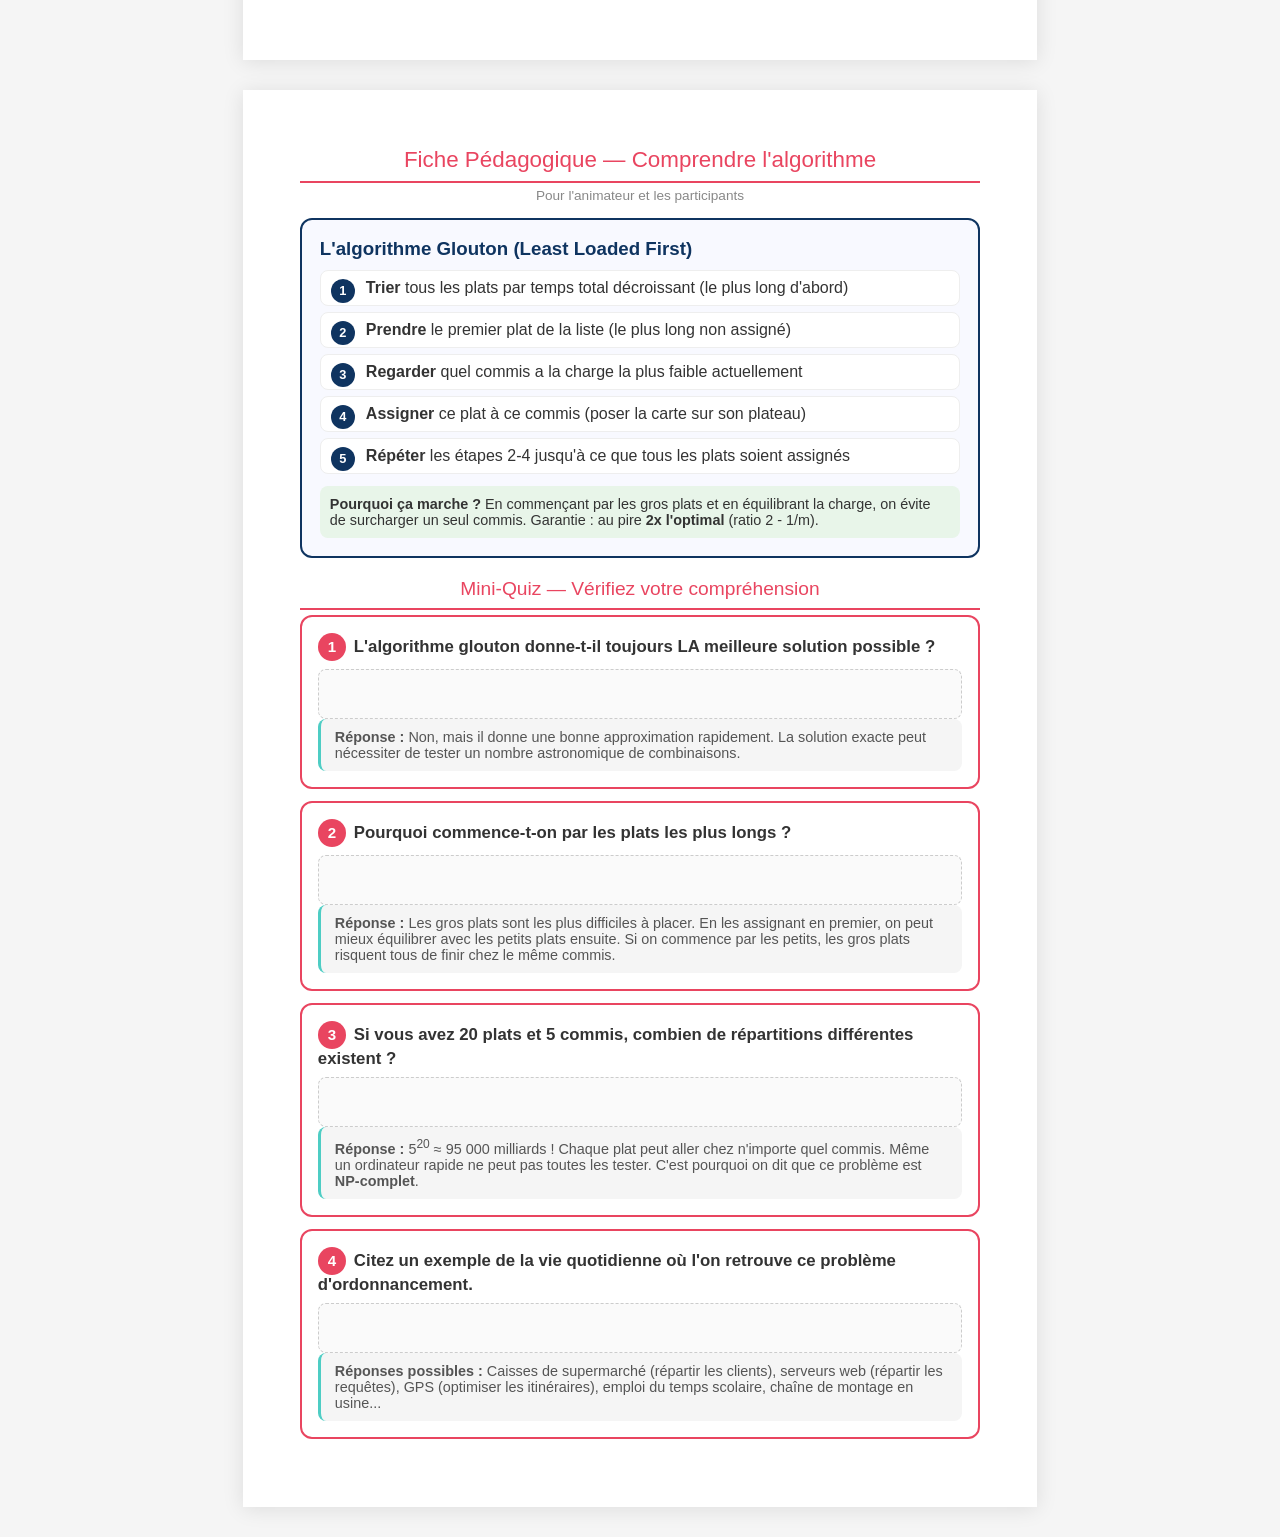
==== commit 733c8e7c: "Add unplugged activity guide and printable kit page" ====
--- a/templates/activite_debranchee.html
+++ b/templates/activite_debranchee.html
@@ -3,903 +3,549 @@
 <head>
     <meta charset="UTF-8">
     <meta name="viewport" content="width=device-width, initial-scale=1.0">
-    <title>Activit&eacute; D&eacute;branch&eacute;e - Chef d'Orchestre en Cuisine</title>
+    <title>Kit Activit&eacute; D&eacute;branch&eacute;e - Ordonnancement en Cuisine</title>
     <style>
         * { margin: 0; padding: 0; box-sizing: border-box; }
-
-        body {
-            font-family: 'Segoe UI', Tahoma, Geneva, Verdana, sans-serif;
-            background: #1a1a2e;
-            color: #eee;
-        }
-
-        /* ===== NAVIGATION ===== */
-        .nav-bar {
-            position: fixed; top: 0; left: 0; right: 0; z-index: 100;
-            background: rgba(26, 26, 46, 0.95);
-            backdrop-filter: blur(10px);
-            display: flex; align-items: center; justify-content: space-between;
-            padding: 12px 30px;
-            border-bottom: 2px solid #e94560;
-        }
-        .nav-bar h1 { font-size: 1.2em; color: #e94560; }
-        .nav-tabs { display: flex; gap: 8px; }
-        .nav-tab {
-            padding: 8px 18px; border-radius: 20px; border: 2px solid #333;
+        body { font-family: 'Segoe UI', Tahoma, Geneva, Verdana, sans-serif; background: #f5f5f5; color: #333; }
+
+        /* ===== SCREEN UI (hidden when printing) ===== */
+        .screen-ui {
+            background: #1a1a2e; color: #fff; padding: 20px 30px;
+            position: sticky; top: 0; z-index: 100;
+        }
+        .screen-ui h1 { color: #e94560; font-size: 1.4em; margin-bottom: 8px; }
+        .screen-ui p { color: #aaa; font-size: 0.95em; margin-bottom: 15px; }
+        .screen-controls { display: flex; gap: 10px; flex-wrap: wrap; align-items: center; }
+        .screen-btn {
+            padding: 10px 22px; border-radius: 20px; border: 2px solid #333;
             background: transparent; color: #aaa; cursor: pointer; font-size: 0.9em;
             transition: all 0.3s;
         }
-        .nav-tab:hover { border-color: #e94560; color: #fff; }
-        .nav-tab.active { background: #e94560; border-color: #e94560; color: #fff; }
-
-        /* ===== SECTIONS ===== */
-        .section { display: none; padding: 80px 30px 40px; min-height: 100vh; }
-        .section.active { display: block; }
-
-        /* ===== SIMULATION ANIMEE ===== */
-        .sim-container { max-width: 1000px; margin: 0 auto; }
-        .sim-title {
-            text-align: center; font-size: 2em; margin-bottom: 10px;
-            background: linear-gradient(135deg, #e94560, #0f3460);
-            -webkit-background-clip: text; -webkit-text-fill-color: transparent;
-        }
-        .sim-subtitle { text-align: center; color: #888; margin-bottom: 30px; font-size: 1.1em; }
-
-        /* Step indicator */
-        .steps-indicator {
-            display: flex; justify-content: center; gap: 12px; margin-bottom: 30px;
-        }
-        .step-dot {
-            width: 40px; height: 40px; border-radius: 50%; border: 2px solid #333;
+        .screen-btn:hover { border-color: #e94560; color: #fff; }
+        .screen-btn.active { background: #e94560; border-color: #e94560; color: #fff; }
+        .print-all-btn {
+            padding: 10px 30px; border-radius: 20px; border: none;
+            background: #4ecdc4; color: #fff; cursor: pointer; font-size: 0.95em;
+            font-weight: bold; margin-left: auto;
+        }
+        .print-all-btn:hover { background: #3db8b0; }
+        .instance-select {
+            padding: 8px 14px; border-radius: 10px; border: 2px solid #333;
+            background: #16213e; color: #fff; font-size: 0.9em;
+        }
+
+        /* ===== PRINTABLE PAGES ===== */
+        .print-page {
+            width: 210mm; min-height: 297mm; margin: 20px auto;
+            background: #fff; padding: 15mm; box-shadow: 0 2px 20px rgba(0,0,0,0.1);
+            page-break-after: always; position: relative;
+        }
+        .print-page:last-child { page-break-after: avoid; }
+
+        /* ===== PAGE 1: REGLES DU JEU ===== */
+        .rules-header {
+            text-align: center; border-bottom: 3px solid #e94560;
+            padding-bottom: 15px; margin-bottom: 20px;
+        }
+        .rules-header h1 { font-size: 2em; color: #e94560; margin-bottom: 5px; }
+        .rules-header .subtitle { font-size: 1.1em; color: #666; }
+        .rules-header .team { font-size: 0.85em; color: #999; margin-top: 5px; }
+
+        .rules-section { margin-bottom: 18px; }
+        .rules-section h2 {
+            font-size: 1.15em; color: #fff; background: #e94560;
+            padding: 6px 14px; border-radius: 8px; display: inline-block;
+            margin-bottom: 8px;
+        }
+        .rules-section h2.green { background: #4ecdc4; }
+        .rules-section h2.blue { background: #0f3460; }
+
+        .rules-box {
+            border: 2px solid #eee; border-radius: 10px; padding: 12px 16px;
+            background: #fafafa; line-height: 1.7; font-size: 0.92em;
+        }
+        .rules-box ol, .rules-box ul { padding-left: 22px; }
+        .rules-box li { margin-bottom: 4px; }
+        .rules-box .highlight { background: #fff3cd; padding: 2px 6px; border-radius: 4px; font-weight: bold; }
+        .rules-box .keyword { color: #e94560; font-weight: bold; }
+
+        .materiel-grid {
+            display: grid; grid-template-columns: 1fr 1fr; gap: 12px;
+        }
+        .materiel-item {
+            display: flex; align-items: center; gap: 10px;
+            padding: 8px 12px; border: 1px solid #eee; border-radius: 8px;
+            font-size: 0.9em;
+        }
+        .materiel-item .m-icon { font-size: 1.5em; }
+
+        .two-cols { display: grid; grid-template-columns: 1fr 1fr; gap: 15px; }
+
+        /* ===== PAGE 2: CARTES PLATS ===== */
+        .cards-page-title {
+            text-align: center; font-size: 1.4em; color: #e94560;
+            margin-bottom: 5px; border-bottom: 2px solid #e94560; padding-bottom: 8px;
+        }
+        .cards-page-subtitle {
+            text-align: center; color: #888; font-size: 0.85em; margin-bottom: 15px;
+        }
+
+        .cards-grid {
+            display: grid; grid-template-columns: repeat(3, 1fr); gap: 12px;
+        }
+        .plat-card {
+            border: 3px solid #e94560; border-radius: 14px; padding: 14px;
+            text-align: center; background: linear-gradient(180deg, #fff8f0 0%, #fff 100%);
+            position: relative; min-height: 160px;
+            display: flex; flex-direction: column; align-items: center; justify-content: center;
+        }
+        .plat-card .card-icon { font-size: 2.8em; margin-bottom: 6px; }
+        .plat-card .card-name {
+            font-size: 1.15em; font-weight: bold; color: #333; margin-bottom: 10px;
+            text-transform: capitalize;
+        }
+        .plat-card .card-times {
+            display: flex; gap: 8px; margin-bottom: 10px; width: 100%;
+            justify-content: center;
+        }
+        .card-time-box {
+            padding: 5px 10px; border-radius: 8px; font-size: 0.8em;
+            text-align: center; min-width: 70px;
+        }
+        .card-time-box.prep { background: #e8f5e9; color: #2e7d32; border: 1px solid #c8e6c9; }
+        .card-time-box.cuisson { background: #fff3e0; color: #e65100; border: 1px solid #ffe0b2; }
+        .card-time-box strong { display: block; font-size: 1.3em; }
+
+        .card-total {
+            background: #e94560; color: #fff; padding: 5px 16px;
+            border-radius: 20px; font-weight: bold; font-size: 1.05em;
+        }
+        .card-cut-line {
+            position: absolute; top: -2px; right: -2px;
+            width: 20px; height: 20px; border-top: 2px dashed #ccc;
+            border-right: 2px dashed #ccc; border-radius: 0 14px 0 0;
+        }
+
+        /* ===== PAGE 3: PLATEAUX COMMIS ===== */
+        .commis-board {
+            border: 3px solid #0f3460; border-radius: 14px;
+            padding: 18px; margin-bottom: 15px; background: #f8f9ff;
+            min-height: 100px;
+        }
+        .commis-board h3 {
+            color: #0f3460; font-size: 1.2em; margin-bottom: 12px;
+            display: flex; align-items: center; gap: 8px;
+        }
+        .commis-board h3 .commis-num {
+            background: #0f3460; color: #fff; width: 30px; height: 30px;
+            border-radius: 50%; display: inline-flex; align-items: center;
+            justify-content: center; font-size: 0.9em;
+        }
+        .drop-zones {
+            display: flex; gap: 10px; min-height: 80px;
+        }
+        .drop-zone {
+            flex: 1; border: 2px dashed #bbb; border-radius: 10px;
             display: flex; align-items: center; justify-content: center;
-            font-weight: bold; font-size: 0.9em; color: #666; transition: all 0.4s;
-            cursor: pointer;
-        }
-        .step-dot.active { border-color: #e94560; color: #fff; background: #e94560; }
-        .step-dot.done { border-color: #4ecdc4; color: #fff; background: #4ecdc4; }
-
-        /* Narration */
-        .narration {
-            background: linear-gradient(135deg, #16213e, #0f3460);
-            border-radius: 16px; padding: 25px 30px; margin-bottom: 25px;
-            border-left: 4px solid #e94560; font-size: 1.1em; line-height: 1.6;
-            min-height: 80px;
-        }
-        .narration .speaker {
+            color: #ccc; font-style: italic; font-size: 0.85em;
+            min-height: 75px; background: #fff;
+        }
+        .commis-total-row {
+            display: flex; justify-content: flex-end; align-items: center;
+            gap: 10px; margin-top: 10px; font-size: 0.95em;
+        }
+        .total-box {
+            border: 2px solid #0f3460; border-radius: 8px; padding: 4px 20px;
+            min-width: 80px; text-align: center; background: #fff;
+            font-weight: bold; height: 30px;
+        }
+
+        /* ===== PAGE 4: FICHE RESULTATS ===== */
+        .results-table {
+            width: 100%; border-collapse: collapse; margin-bottom: 20px;
+        }
+        .results-table th, .results-table td {
+            border: 2px solid #ddd; padding: 12px 10px; text-align: center;
+            font-size: 0.95em;
+        }
+        .results-table th { background: #0f3460; color: #fff; }
+        .results-table td { min-height: 40px; height: 45px; }
+        .results-table .makespan-col { background: #fff9c4; font-weight: bold; }
+        .results-table .label-col { background: #f5f5f5; text-align: left; font-weight: bold; padding-left: 15px; }
+
+        .solution-box {
+            border: 2px solid #4ecdc4; border-radius: 12px; padding: 18px;
+            background: #f0fffe; margin-top: 15px;
+        }
+        .solution-box h3 { color: #4ecdc4; margin-bottom: 10px; }
+        .solution-box .sol-line { margin-bottom: 5px; line-height: 1.6; }
+        .solution-box .sol-makespan {
+            font-size: 1.3em; font-weight: bold; color: #e94560;
+            margin-top: 10px; text-align: center;
+            padding: 8px; background: #fff; border-radius: 8px;
+        }
+
+        /* ===== PAGE 5: QUESTIONS DEBAT ===== */
+        .question-card {
+            border: 2px solid #e94560; border-radius: 12px; padding: 16px;
+            margin-bottom: 12px; background: #fff;
+        }
+        .question-card .q-num {
             display: inline-block; background: #e94560; color: #fff;
-            padding: 2px 10px; border-radius: 10px; font-size: 0.8em;
-            margin-bottom: 8px; font-weight: bold;
-        }
-
-        /* Animation area */
-        .anim-area {
-            background: #16213e; border-radius: 16px; padding: 30px;
-            min-height: 350px; position: relative; overflow: hidden;
-            border: 1px solid #333;
-        }
-
-        /* Plat cards in animation */
-        .anim-card {
-            display: inline-flex; flex-direction: column; align-items: center;
-            background: linear-gradient(135deg, #fff8e7, #fff);
-            color: #333; border-radius: 12px; padding: 12px 16px;
-            margin: 6px; font-size: 0.85em; box-shadow: 0 4px 15px rgba(0,0,0,0.3);
-            transition: all 0.6s cubic-bezier(0.34, 1.56, 0.64, 1);
-            position: relative; min-width: 100px;
-        }
-        .anim-card .card-icon { font-size: 1.8em; margin-bottom: 4px; }
-        .anim-card .card-name { font-weight: bold; font-size: 0.95em; }
-        .anim-card .card-times { font-size: 0.8em; color: #666; margin-top: 4px; }
-        .anim-card .card-total {
-            background: #e94560; color: #fff; padding: 2px 8px;
-            border-radius: 8px; font-size: 0.8em; margin-top: 6px; font-weight: bold;
-        }
-        .anim-card.highlight { transform: scale(1.1); box-shadow: 0 6px 25px rgba(233,69,96,0.5); }
-        .anim-card.sorted { border: 2px solid #4ecdc4; }
-        .anim-card.assigned { opacity: 0.6; transform: scale(0.9); }
-
-        /* Commis lanes */
-        .commis-area {
-            display: flex; gap: 20px; margin-top: 20px;
-        }
-        .commis-lane {
-            flex: 1; background: rgba(255,255,255,0.05); border-radius: 12px;
-            padding: 15px; border: 2px dashed #333; min-height: 120px;
-            transition: all 0.3s;
-        }
-        .commis-lane.receiving { border-color: #4ecdc4; background: rgba(78,205,196,0.1); }
-        .commis-label {
-            text-align: center; font-weight: bold; margin-bottom: 10px;
-            color: #e94560; font-size: 1.1em;
-        }
-        .commis-load {
-            text-align: center; font-size: 0.85em; color: #888; margin-top: 8px;
-        }
-        .commis-load .load-value { color: #4ecdc4; font-weight: bold; font-size: 1.1em; }
-
-        /* Load bars */
-        .load-bar-container {
-            height: 20px; background: #333; border-radius: 10px;
-            margin-top: 8px; overflow: hidden;
-        }
-        .load-bar-fill {
-            height: 100%; border-radius: 10px; transition: width 0.8s ease;
-            background: linear-gradient(90deg, #4ecdc4, #44bd9e);
-        }
-
-        /* Makespan result */
-        .makespan-result {
-            text-align: center; margin-top: 20px; padding: 15px;
-            background: rgba(233,69,96,0.1); border-radius: 12px;
-            border: 1px solid #e94560;
-        }
-        .makespan-value { font-size: 2em; font-weight: bold; color: #e94560; }
-        .makespan-label { color: #888; }
-
-        /* Controls */
-        .sim-controls {
-            display: flex; justify-content: center; gap: 12px; margin-top: 25px;
-        }
-        .sim-btn {
-            padding: 12px 28px; border-radius: 25px; border: none; cursor: pointer;
-            font-size: 1em; font-weight: bold; transition: all 0.3s;
-        }
-        .sim-btn.primary { background: #e94560; color: #fff; }
-        .sim-btn.primary:hover { background: #d63851; transform: translateY(-2px); }
-        .sim-btn.secondary { background: #333; color: #ccc; }
-        .sim-btn.secondary:hover { background: #444; }
-        .sim-btn:disabled { opacity: 0.4; cursor: not-allowed; }
-
-        /* ===== CARTES IMPRIMABLES ===== */
-        .print-section { max-width: 1100px; margin: 0 auto; }
-        .print-title { text-align: center; font-size: 1.8em; margin-bottom: 8px; color: #e94560; }
-        .print-desc { text-align: center; color: #888; margin-bottom: 25px; }
-
-        .instance-selector {
-            display: flex; justify-content: center; gap: 10px; flex-wrap: wrap; margin-bottom: 30px;
-        }
-        .instance-btn {
-            padding: 8px 18px; border-radius: 20px; border: 2px solid #333;
-            background: transparent; color: #aaa; cursor: pointer; font-size: 0.85em;
-            transition: all 0.3s;
-        }
-        .instance-btn:hover { border-color: #e94560; color: #fff; }
-        .instance-btn.active { background: #e94560; border-color: #e94560; color: #fff; }
-
-        .print-area {
-            background: #fff; color: #333; border-radius: 16px;
-            padding: 40px; margin-bottom: 20px;
-        }
-        .print-area h2 { color: #e94560; text-align: center; margin-bottom: 5px; }
-        .print-area .instance-info { text-align: center; color: #888; margin-bottom: 25px; font-size: 0.95em; }
-
-        /* Printable cards grid */
-        .cards-grid {
-            display: grid; grid-template-columns: repeat(auto-fill, minmax(200px, 1fr));
-            gap: 20px; margin-bottom: 30px;
-        }
-        .print-card {
-            border: 3px solid #e94560; border-radius: 16px; padding: 20px;
-            text-align: center; background: linear-gradient(135deg, #fff8f0, #fff);
-            position: relative; break-inside: avoid;
-        }
-        .print-card .p-icon { font-size: 3em; margin-bottom: 8px; }
-        .print-card .p-name { font-size: 1.2em; font-weight: bold; color: #333; margin-bottom: 12px; }
-        .print-card .p-time-row {
-            display: flex; justify-content: space-around; margin-bottom: 8px;
-        }
-        .print-card .p-time {
-            text-align: center; padding: 6px 10px; border-radius: 8px;
-            font-size: 0.85em;
-        }
-        .print-card .p-time.prep { background: #e8f5e9; color: #2e7d32; }
-        .print-card .p-time.cuisson { background: #fff3e0; color: #e65100; }
-        .print-card .p-total {
-            background: #e94560; color: #fff; padding: 6px 14px;
-            border-radius: 20px; font-weight: bold; font-size: 1.1em;
-            display: inline-block; margin-top: 8px;
-        }
-        .print-card .p-difficulty {
-            position: absolute; top: 8px; right: 10px;
-            font-size: 0.7em; padding: 2px 8px; border-radius: 8px;
-        }
-        .diff-facile { background: #e8f5e9; color: #2e7d32; }
-        .diff-moyen { background: #fff3e0; color: #e65100; }
-        .diff-difficile { background: #ffebee; color: #c62828; }
-
-        /* Commis print sheets */
-        .commis-sheets { margin-top: 30px; }
-        .commis-sheet {
-            border: 2px solid #0f3460; border-radius: 12px; padding: 20px;
-            margin-bottom: 15px; background: #f8f9ff; break-inside: avoid;
-        }
-        .commis-sheet h3 { color: #0f3460; margin-bottom: 10px; }
-        .commis-slot {
-            height: 60px; border: 2px dashed #ccc; border-radius: 8px;
-            margin-bottom: 8px; display: flex; align-items: center;
-            justify-content: center; color: #bbb; font-style: italic;
-        }
-        .commis-timeline {
-            height: 30px; background: #eee; border-radius: 6px; margin-top: 10px;
-            position: relative; overflow: hidden;
-        }
-        .commis-timeline .tick {
-            position: absolute; top: 0; bottom: 0; width: 1px; background: #ccc;
-        }
-        .commis-timeline .tick-label {
-            position: absolute; top: -18px; font-size: 0.7em; color: #999;
-            transform: translateX(-50%);
-        }
-
-        /* Results sheet */
-        .results-sheet {
-            border: 2px solid #4ecdc4; border-radius: 12px; padding: 25px;
-            margin-top: 30px; background: #f0fffe; break-inside: avoid;
-        }
-        .results-sheet h3 { color: #4ecdc4; margin-bottom: 15px; text-align: center; }
-        .results-table {
-            width: 100%; border-collapse: collapse;
-        }
-        .results-table th, .results-table td {
-            border: 1px solid #ccc; padding: 10px; text-align: center;
-        }
-        .results-table th { background: #e0f7fa; color: #00695c; }
-        .results-table .highlight-cell { background: #fff9c4; font-weight: bold; }
-
-        /* Print button */
-        .print-btn {
-            display: block; margin: 20px auto; padding: 14px 40px;
-            background: #e94560; color: #fff; border: none; border-radius: 25px;
-            font-size: 1.1em; font-weight: bold; cursor: pointer;
-            transition: all 0.3s;
-        }
-        .print-btn:hover { background: #d63851; transform: translateY(-2px); }
-
-        /* ===== GUIDE ANIMATEUR ===== */
-        .guide-section { max-width: 900px; margin: 0 auto; }
-        .guide-title { text-align: center; font-size: 1.8em; margin-bottom: 30px; color: #e94560; }
-
-        .phase-card {
-            background: #16213e; border-radius: 16px; padding: 25px;
-            margin-bottom: 20px; border-left: 4px solid #e94560;
-        }
-        .phase-card h3 {
-            color: #e94560; margin-bottom: 8px; font-size: 1.2em;
-        }
-        .phase-card .phase-time {
-            display: inline-block; background: #0f3460; color: #4ecdc4;
-            padding: 3px 12px; border-radius: 10px; font-size: 0.8em;
-            margin-bottom: 12px;
-        }
-        .phase-card ul { padding-left: 20px; line-height: 1.8; color: #ccc; }
-        .phase-card li { margin-bottom: 4px; }
-        .phase-card .tip {
-            background: rgba(78,205,196,0.1); border-radius: 8px;
-            padding: 10px 15px; margin-top: 12px; border-left: 3px solid #4ecdc4;
-            font-size: 0.9em; color: #4ecdc4;
+            width: 28px; height: 28px; border-radius: 50%;
+            text-align: center; line-height: 28px; font-weight: bold;
+            margin-right: 8px; font-size: 0.9em;
+        }
+        .question-card .q-text { font-size: 1.05em; font-weight: bold; margin-bottom: 8px; }
+        .question-card .q-answer {
+            background: #f5f5f5; padding: 10px 14px; border-radius: 8px;
+            font-size: 0.9em; color: #555; border-left: 3px solid #4ecdc4;
+        }
+        .question-card .q-space {
+            border: 1px dashed #ccc; border-radius: 8px; min-height: 50px;
+            margin-top: 5px; background: #fafafa;
+        }
+
+        .algo-explain {
+            border: 2px solid #0f3460; border-radius: 12px; padding: 18px;
+            background: #f8f9ff; margin-bottom: 15px;
+        }
+        .algo-explain h3 { color: #0f3460; margin-bottom: 10px; }
+        .algo-steps { counter-reset: algo-step; padding-left: 0; list-style: none; }
+        .algo-steps li {
+            counter-increment: algo-step; padding: 8px 12px 8px 45px;
+            position: relative; margin-bottom: 6px; background: #fff;
+            border-radius: 8px; border: 1px solid #eee;
+        }
+        .algo-steps li::before {
+            content: counter(algo-step);
+            position: absolute; left: 10px; top: 8px;
+            background: #0f3460; color: #fff; width: 24px; height: 24px;
+            border-radius: 50%; text-align: center; line-height: 24px;
+            font-size: 0.8em; font-weight: bold;
         }
 
         /* ===== PRINT STYLES ===== */
         @media print {
-            body { background: #fff; color: #333; }
-            .nav-bar, .sim-controls, .nav-tabs, .instance-selector,
-            .print-btn, .section:not(.print-target) { display: none !important; }
-            .section.print-target { display: block !important; padding: 10px; }
-            .print-area { box-shadow: none; padding: 20px; }
-            .print-card { break-inside: avoid; page-break-inside: avoid; }
-            .commis-sheet { break-inside: avoid; page-break-inside: avoid; }
-        }
-
-        /* ===== COMPARISON SECTION ===== */
-        .comparison {
-            display: flex; gap: 20px; margin-top: 20px;
-        }
-        .comparison-box {
-            flex: 1; background: rgba(255,255,255,0.05);
-            border-radius: 12px; padding: 20px; text-align: center;
-            border: 2px solid #333;
-        }
-        .comparison-box.winner { border-color: #4ecdc4; background: rgba(78,205,196,0.1); }
-        .comparison-box h4 { margin-bottom: 10px; color: #888; }
-        .comparison-box .comp-value { font-size: 2.5em; font-weight: bold; }
-        .comparison-box.winner .comp-value { color: #4ecdc4; }
-        .vs-text { display: flex; align-items: center; font-size: 1.5em; color: #e94560; font-weight: bold; }
+            body { background: #fff; }
+            .screen-ui { display: none !important; }
+            .print-page { box-shadow: none; margin: 0; padding: 12mm; }
+        }
+
+        @media screen {
+            .print-page { margin-bottom: 30px; }
+        }
     </style>
 </head>
 <body>
 
-<!-- NAV BAR -->
-<nav class="nav-bar">
-    <h1>Activit&eacute; D&eacute;branch&eacute;e</h1>
-    <div class="nav-tabs">
-        <button class="nav-tab active" onclick="showSection('simulation')">Simulation Anim&eacute;e</button>
-        <button class="nav-tab" onclick="showSection('cartes')">Cartes Imprimables</button>
-        <button class="nav-tab" onclick="showSection('guide')">Guide Animateur</button>
-    </div>
-</nav>
-
-<!-- ===== SECTION 1: SIMULATION ANIMEE ===== -->
-<div id="section-simulation" class="section active">
-    <div class="sim-container">
-        <div class="sim-title">Chef d'Orchestre en Cuisine</div>
-        <div class="sim-subtitle">Simulation de l'activit&eacute; d&eacute;branch&eacute;e - Probl&egrave;me d'ordonnancement</div>
-
-        <div class="steps-indicator">
-            <div class="step-dot active" onclick="goToStep(0)">1</div>
-            <div class="step-dot" onclick="goToStep(1)">2</div>
-            <div class="step-dot" onclick="goToStep(2)">3</div>
-            <div class="step-dot" onclick="goToStep(3)">4</div>
-            <div class="step-dot" onclick="goToStep(4)">5</div>
-            <div class="step-dot" onclick="goToStep(5)">6</div>
-            <div class="step-dot" onclick="goToStep(6)">7</div>
-        </div>
-
-        <div class="narration" id="narration"></div>
-        <div class="anim-area" id="anim-area"></div>
-
-        <div class="sim-controls">
-            <button class="sim-btn secondary" id="btn-prev" onclick="prevStep()" disabled>&larr; Pr&eacute;c&eacute;dent</button>
-            <button class="sim-btn primary" id="btn-next" onclick="nextStep()">Suivant &rarr;</button>
-            <button class="sim-btn secondary" onclick="goToStep(0)">Recommencer</button>
-        </div>
+<!-- SCREEN CONTROLS (hidden when printing) -->
+<div class="screen-ui">
+    <h1>Kit Activit&eacute; D&eacute;branch&eacute;e - Ordonnancement en Cuisine</h1>
+    <p>S&eacute;lectionnez une instance, puis imprimez (Ctrl+P) pour obtenir tout le mat&eacute;riel physique de l'atelier.</p>
+    <div class="screen-controls">
+        <span style="color:#888;">Instance :</span>
+        <select class="instance-select" id="instance-select" onchange="loadInstance(this.value)">
+            <option value="">Chargement...</option>
+        </select>
+        <button class="print-all-btn" onclick="window.print()">Imprimer le kit complet</button>
     </div>
 </div>
 
-<!-- ===== SECTION 2: CARTES IMPRIMABLES ===== -->
-<div id="section-cartes" class="section">
-    <div class="print-section">
-        <div class="print-title">Cartes &agrave; Imprimer</div>
-        <div class="print-desc">S&eacute;lectionnez une instance puis cliquez sur "Imprimer" pour g&eacute;n&eacute;rer les supports de l'atelier</div>
-
-        <div class="instance-selector" id="instance-selector">
-            <span style="color:#888; align-self:center;">Chargement...</span>
-        </div>
-
-        <div class="print-area" id="print-area">
-            <p style="text-align:center; color:#888;">S&eacute;lectionnez une instance ci-dessus</p>
-        </div>
-
-        <button class="print-btn" onclick="printCards()">Imprimer les cartes</button>
+<!-- ===== PAGE 1 : REGLES DU JEU ===== -->
+<div class="print-page" id="page-rules">
+    <div class="rules-header">
+        <h1>Chef d'Orchestre en Cuisine</h1>
+        <div class="subtitle">Activit&eacute; d&eacute;branch&eacute;e - Ordonnancement et optimisation</div>
+        <div class="team">Groupe 7 - Polytech Nice SI4 - Algorithmique &amp; M&eacute;diation</div>
+    </div>
+
+    <div class="rules-section">
+        <h2>Le Sc&eacute;nario</h2>
+        <div class="rules-box">
+            Vous &ecirc;tes <strong>chef cuisinier</strong> dans un grand restaurant. Plusieurs plats doivent &ecirc;tre pr&eacute;par&eacute;s,
+            et vous disposez d'un nombre limit&eacute; de <strong>commis de cuisine</strong>.
+            Chaque plat n&eacute;cessite un <span class="keyword">temps d'&eacute;pluchage</span> puis un <span class="keyword">temps de cuisson</span>.
+            <br><br>
+            Votre mission : <span class="highlight">r&eacute;partir les plats entre les commis pour que TOUT soit termin&eacute; le plus vite possible !</span>
+            <br><br>
+            Le temps total (quand le dernier commis finit) s'appelle le <span class="keyword">makespan</span>.
+        </div>
+    </div>
+
+    <div class="rules-section">
+        <h2>Mat&eacute;riel</h2>
+        <div class="materiel-grid">
+            <div class="materiel-item"><span class="m-icon">&#x1F0CF;</span> Cartes-plats (page 2) &mdash; d&eacute;couper</div>
+            <div class="materiel-item"><span class="m-icon">&#x1F9D1;&#x200D;&#x1F373;</span> Plateaux commis (page 3) &mdash; poser sur table</div>
+            <div class="materiel-item"><span class="m-icon">&#x1F4CB;</span> Fiche r&eacute;sultats (page 4) &mdash; une par groupe</div>
+            <div class="materiel-item"><span class="m-icon">&#x2702;&#xFE0F;</span> Ciseaux pour d&eacute;couper les cartes</div>
+        </div>
+    </div>
+
+    <div class="two-cols">
+        <div class="rules-section">
+            <h2>Tour 1 : Strat&eacute;gie libre</h2>
+            <div class="rules-box">
+                <ol>
+                    <li>Prenez les cartes-plats</li>
+                    <li>R&eacute;partissez-les <strong>librement</strong> entre les commis</li>
+                    <li>Pour chaque commis, <strong>additionnez</strong> les temps totaux de ses plats</li>
+                    <li>Le <span class="keyword">makespan</span> = le temps du commis <strong>le plus charg&eacute;</strong></li>
+                    <li>Notez votre r&eacute;sultat sur la fiche</li>
+                </ol>
+            </div>
+        </div>
+
+        <div class="rules-section">
+            <h2 class="green">Tour 2 : Algorithme Glouton</h2>
+            <div class="rules-box">
+                <ol>
+                    <li><strong>Triez</strong> les cartes du temps total le plus grand au plus petit</li>
+                    <li>Prenez la premi&egrave;re carte (la plus longue)</li>
+                    <li>Posez-la sur le commis qui a <strong>le moins de travail</strong></li>
+                    <li>R&eacute;p&eacute;tez pour chaque carte</li>
+                    <li>Calculez le makespan et comparez !</li>
+                </ol>
+            </div>
+        </div>
+    </div>
+
+    <div class="rules-section">
+        <h2 class="blue">Apr&egrave;s les 2 tours : Discussion</h2>
+        <div class="rules-box">
+            <ul>
+                <li>Qui a battu l'algorithme glouton au Tour 1 ?</li>
+                <li>Pourquoi le glouton marche bien ? &rarr; Il <strong>&eacute;quilibre la charge</strong> entre les commis</li>
+                <li>Est-il toujours optimal ? &rarr; <strong>Non !</strong> Ce probl&egrave;me est <span class="keyword">NP-complet</span></li>
+                <li>Analogie : c'est comme un Sudoku g&eacute;ant &mdash; facile &agrave; v&eacute;rifier, tr&egrave;s dur &agrave; r&eacute;soudre</li>
+                <li>Avec 100 plats et 10 commis : 10<sup>100</sup> combinaisons (plus que d'atomes dans l'univers !)</li>
+            </ul>
+        </div>
     </div>
 </div>
 
-<!-- ===== SECTION 3: GUIDE ANIMATEUR ===== -->
-<div id="section-guide" class="section">
-    <div class="guide-section">
-        <div class="guide-title">Guide de l'Animateur</div>
-
-        <div class="phase-card">
-            <h3>Phase 1 : D&eacute;couverte</h3>
-            <span class="phase-time">5-10 minutes</span>
-            <ul>
-                <li><strong>Accrocher :</strong> "Imaginez : vous &ecirc;tes chef dans un grand restaurant. 10 plats &agrave; pr&eacute;parer, seulement 3 commis. Comment finir le plus vite possible ?"</li>
-                <li>Montrer les cartes-plats sur la table (face visible)</li>
-                <li>Poser les panneaux "Commis 1", "Commis 2", etc.</li>
-                <li>Demander : "Comment feriez-vous ? Qui veut essayer ?"</li>
-            </ul>
-            <div class="tip">Astuce : Laisser les participants manipuler les cartes, c'est le but de l'activit&eacute; d&eacute;branch&eacute;e !</div>
-        </div>
-
-        <div class="phase-card">
-            <h3>Phase 2 : Strat&eacute;gie libre (Tour 1)</h3>
-            <span class="phase-time">5-8 minutes</span>
-            <ul>
-                <li>Diviser en groupes de 4-5 personnes</li>
-                <li>Distribuer un jeu de cartes-plats par groupe</li>
-                <li>R&egrave;gle : "R&eacute;partissez les plats entre vos N commis pour que le dernier plat soit fini le plus t&ocirc;t possible"</li>
-                <li>Chaque groupe empile les cartes sur les fiches commis</li>
-                <li>Calculer le <strong>makespan</strong> : le temps du commis le plus charg&eacute;</li>
-                <li>Noter le r&eacute;sultat sur la fiche r&eacute;sultats</li>
-            </ul>
-            <div class="tip">Observer les strat&eacute;gies : certains vont au hasard, d'autres essaient d'&eacute;quilibrer, d'autres mettent les gros plats en premier...</div>
-        </div>
-
-        <div class="phase-card">
-            <h3>Phase 3 : L'algorithme glouton (Tour 2)</h3>
-            <span class="phase-time">5-8 minutes</span>
-            <ul>
-                <li>Expliquer la r&egrave;gle glouton : "Triez les plats du plus long au plus court. Puis donnez chaque plat au commis qui a le MOINS de travail."</li>
-                <li>Faire ex&eacute;cuter pas &agrave; pas avec les cartes physiques</li>
-                <li>Le groupe trie d'abord les cartes (par temps total d&eacute;croissant)</li>
-                <li>Puis assigne une par une au commis le moins charg&eacute;</li>
-                <li>Calculer le nouveau makespan</li>
-                <li>Comparer avec le Tour 1 sur la fiche r&eacute;sultats</li>
-            </ul>
-            <div class="tip">Question cl&eacute; : "L'algorithme a-t-il fait mieux que vous ? Pourquoi ?"</div>
-        </div>
-
-        <div class="phase-card">
-            <h3>Phase 4 : R&eacute;v&eacute;lation et d&eacute;bat</h3>
-            <span class="phase-time">5-10 minutes</span>
-            <ul>
-                <li>R&eacute;v&eacute;ler : "Ce probl&egrave;me est NP-complet. M&ecirc;me les meilleurs ordinateurs ne peuvent pas toujours trouver la solution parfaite !"</li>
-                <li>Analogie : "C'est comme un Sudoku g&eacute;ant : facile &agrave; v&eacute;rifier, tr&egrave;s dur &agrave; r&eacute;soudre"</li>
-                <li>L'algo glouton donne une solution au pire 2x l'optimal (ratio d'approximation 2 - 1/m)</li>
-                <li>Question : "Qui a r&eacute;ussi &agrave; battre l'algorithme ?"</li>
-                <li>Transition : "Voyons maintenant ce que fait l'ordinateur..."</li>
-            </ul>
-            <div class="tip">Si un groupe a battu le glouton, f&eacute;liciter ! C'est rare mais possible. Expliquer que le glouton n'est pas toujours optimal.</div>
-        </div>
-
-        <div class="phase-card">
-            <h3>Phase 5 : Version branch&eacute;e (optionnel)</h3>
-            <span class="phase-time">15-25 minutes</span>
-            <ul>
-                <li>Ouvrir la plateforme web sur le projecteur</li>
-                <li>Charger la m&ecirc;me instance que l'activit&eacute; d&eacute;branch&eacute;e</li>
-                <li>Ex&eacute;cuter l'algorithme et comparer visuellement</li>
-                <li>Tester d'autres sc&eacute;narios : "Et si on ajoute un commis ?" "Et si un plat prend 10x plus longtemps ?"</li>
-                <li>Montrer le jeu Kitchen Load Balancer pour exp&eacute;rimenter en temps r&eacute;el</li>
-            </ul>
-        </div>
-
-        <div class="phase-card">
-            <h3>Phase 6 : Cl&ocirc;ture</h3>
-            <span class="phase-time">5 minutes</span>
-            <ul>
-                <li>R&eacute;cap : "On a vu un probl&egrave;me NP-complet, un algorithme glouton qui marche bien, et pourquoi c'est important"</li>
-                <li>Applications : "Votre GPS, Netflix, Amazon... tous utilisent ce genre d'algorithmes !"</li>
-                <li>Mini-quiz (3 questions) pour mesurer la compr&eacute;hension</li>
-            </ul>
-        </div>
-
-        <div class="phase-card" style="border-left-color: #4ecdc4;">
-            <h3 style="color: #4ecdc4;">Mini-Quiz de fin (3 questions)</h3>
-            <span class="phase-time">2-3 minutes</span>
-            <ul>
-                <li><strong>Q1 :</strong> "L'algorithme glouton donne-t-il toujours la meilleure solution possible ?" &rarr; <em>Non, mais une bonne approximation</em></li>
-                <li><strong>Q2 :</strong> "Pourquoi l'algorithme glouton est-il utile m&ecirc;me s'il n'est pas parfait ?" &rarr; <em>Parce qu'il est rapide (temps polynomial) alors que la solution exacte peut prendre un temps exponentiel</em></li>
-                <li><strong>Q3 :</strong> "Si vous avez 100 plats et 5 commis, combien de fa&ccedil;ons diff&eacute;rentes de r&eacute;partir existe-t-il ?" &rarr; <em>5^100 (astronomique !), c'est pourquoi on a besoin d'algorithmes</em></li>
-            </ul>
+<!-- ===== PAGE 2 : CARTES PLATS (generated by JS) ===== -->
+<div class="print-page" id="page-cards">
+    <div class="cards-page-title">Cartes des Plats &mdash; &agrave; d&eacute;couper</div>
+    <div class="cards-page-subtitle" id="cards-subtitle">S&eacute;lectionnez une instance</div>
+    <div class="cards-grid" id="cards-grid">
+        <div style="grid-column: 1/-1; text-align:center; padding: 60px; color:#aaa;">
+            S&eacute;lectionnez une instance en haut de page
         </div>
     </div>
 </div>
 
+<!-- ===== PAGE 3 : PLATEAUX COMMIS (generated by JS) ===== -->
+<div class="print-page" id="page-commis">
+    <div class="cards-page-title">Plateaux Commis &mdash; poser les cartes dessus</div>
+    <div class="cards-page-subtitle">Chaque commis a des emplacements pour recevoir les cartes-plats</div>
+    <div id="commis-boards">
+        <div style="text-align:center; padding: 60px; color:#aaa;">
+            S&eacute;lectionnez une instance en haut de page
+        </div>
+    </div>
+</div>
+
+<!-- ===== PAGE 4 : FICHE RESULTATS ===== -->
+<div class="print-page" id="page-results">
+    <div class="cards-page-title">Fiche R&eacute;sultats</div>
+    <div class="cards-page-subtitle">Nom du groupe : ________________&nbsp;&nbsp;&nbsp;&nbsp; Date : ________________</div>
+
+    <div id="results-content">
+        <div style="text-align:center; padding: 40px; color:#aaa;">
+            S&eacute;lectionnez une instance en haut de page
+        </div>
+    </div>
+</div>
+
+<!-- ===== PAGE 5 : EXPLICATION ALGORITHME + QUIZ ===== -->
+<div class="print-page" id="page-quiz">
+    <div class="cards-page-title">Fiche P&eacute;dagogique &mdash; Comprendre l'algorithme</div>
+    <div class="cards-page-subtitle">Pour l'animateur et les participants</div>
+
+    <div class="algo-explain">
+        <h3>L'algorithme Glouton (Least Loaded First)</h3>
+        <ol class="algo-steps">
+            <li><strong>Trier</strong> tous les plats par temps total d&eacute;croissant (le plus long d'abord)</li>
+            <li><strong>Prendre</strong> le premier plat de la liste (le plus long non assign&eacute;)</li>
+            <li><strong>Regarder</strong> quel commis a la charge la plus faible actuellement</li>
+            <li><strong>Assigner</strong> ce plat &agrave; ce commis (poser la carte sur son plateau)</li>
+            <li><strong>R&eacute;p&eacute;ter</strong> les &eacute;tapes 2-4 jusqu'&agrave; ce que tous les plats soient assign&eacute;s</li>
+        </ol>
+        <div style="margin-top:12px; padding:10px; background:#e8f5e9; border-radius:8px; font-size:0.9em;">
+            <strong>Pourquoi &ccedil;a marche ?</strong> En commen&ccedil;ant par les gros plats et en &eacute;quilibrant la charge,
+            on &eacute;vite de surcharger un seul commis. Garantie : au pire <strong>2x l'optimal</strong> (ratio 2 - 1/m).
+        </div>
+    </div>
+
+    <div class="cards-page-title" style="font-size:1.2em; margin-top:20px;">Mini-Quiz &mdash; V&eacute;rifiez votre compr&eacute;hension</div>
+
+    <div class="question-card">
+        <div class="q-text"><span class="q-num">1</span>L'algorithme glouton donne-t-il toujours LA meilleure solution possible ?</div>
+        <div class="q-space"></div>
+        <div class="q-answer"><strong>R&eacute;ponse :</strong> Non, mais il donne une bonne approximation rapidement. La solution exacte peut n&eacute;cessiter de tester un nombre astronomique de combinaisons.</div>
+    </div>
+
+    <div class="question-card">
+        <div class="q-text"><span class="q-num">2</span>Pourquoi commence-t-on par les plats les plus longs ?</div>
+        <div class="q-space"></div>
+        <div class="q-answer"><strong>R&eacute;ponse :</strong> Les gros plats sont les plus difficiles &agrave; placer. En les assignant en premier, on peut mieux &eacute;quilibrer avec les petits plats ensuite. Si on commence par les petits, les gros plats risquent tous de finir chez le m&ecirc;me commis.</div>
+    </div>
+
+    <div class="question-card">
+        <div class="q-text"><span class="q-num">3</span>Si vous avez 20 plats et 5 commis, combien de r&eacute;partitions diff&eacute;rentes existent ?</div>
+        <div class="q-space"></div>
+        <div class="q-answer"><strong>R&eacute;ponse :</strong> 5<sup>20</sup> &asymp; 95 000 milliards ! Chaque plat peut aller chez n'importe quel commis. M&ecirc;me un ordinateur rapide ne peut pas toutes les tester. C'est pourquoi on dit que ce probl&egrave;me est <strong>NP-complet</strong>.</div>
+    </div>
+
+    <div class="question-card">
+        <div class="q-text"><span class="q-num">4</span>Citez un exemple de la vie quotidienne o&ugrave; l'on retrouve ce probl&egrave;me d'ordonnancement.</div>
+        <div class="q-space"></div>
+        <div class="q-answer"><strong>R&eacute;ponses possibles :</strong> Caisses de supermarch&eacute; (r&eacute;partir les clients), serveurs web (r&eacute;partir les requ&ecirc;tes), GPS (optimiser les itin&eacute;raires), emploi du temps scolaire, cha&icirc;ne de montage en usine...</div>
+    </div>
+</div>
+
 <script>
-// ===== NAVIGATION =====
-function showSection(name) {
-    document.querySelectorAll('.section').forEach(s => s.classList.remove('active', 'print-target'));
-    document.querySelectorAll('.nav-tab').forEach(t => t.classList.remove('active'));
-    document.getElementById('section-' + name).classList.add('active');
-    event.target.classList.add('active');
+// ===== ICONS =====
+const ICONS = {
+    "pomme":"\u{1F34E}","poire":"\u{1F350}","mangue":"\u{1F96D}","ananas":"\u{1F34D}",
+    "kiwi":"\u{1F95D}","orange":"\u{1F34A}","p\u00eache":"\u{1F351}","abricot":"\u{1F351}",
+    "prune":"\u{1F351}","cerise":"\u{1F352}","fraise":"\u{1F353}","framboise":"\u{1F353}",
+    "myrtille":"\u{1FAD0}","melon":"\u{1F348}","past\u00e8que":"\u{1F349}","raisin":"\u{1F347}",
+    "litchi":"\u{1F352}","papaye":"\u{1F96D}","goyave":"\u{1F96D}","carotte":"\u{1F955}",
+    "pomme de terre":"\u{1F954}","courgette":"\u{1F96C}","aubergine":"\u{1F346}",
+    "poivron":"\u{1FAD1}","tomate":"\u{1F345}","concombre":"\u{1F96C}","radis":"\u{1F96C}",
+    "navet":"\u{1F96C}","c\u00e9leri":"\u{1F96C}","poireau":"\u{1F96C}",
+    "champignon":"\u{1F344}","brocoli":"\u{1F966}","chou-fleur":"\u{1F966}",
+    "haricot vert":"\u{1FAD8}","salade":"\u{1F957}","soupe":"\u{1F372}",
+    "pommes":"\u{1F34E}","mangues":"\u{1F96D}","tomates":"\u{1F345}","litchis":"\u{1F352}",
+    "default":"\u{1F37D}\u{FE0F}"
+};
+
+function getIcon(nom) {
+    return ICONS[nom.toLowerCase()] || ICONS["default"];
 }
 
-// ===== SIMULATION DATA =====
-const PLATS = [
-    { nom: "Plat 1", icon: "\u{1F969}", epluchage: 8, cuisson: 12, total: 20 },
-    { nom: "Plat 2", icon: "\u{1F957}", epluchage: 12, cuisson: 8, total: 20 },
-    { nom: "Plat 3", icon: "\u{1F355}", epluchage: 17, cuisson: 20, total: 37 },
-    { nom: "Plat 4", icon: "\u{1F354}", epluchage: 19, cuisson: 12, total: 31 }
-];
-const NB_COMMIS = 2;
-let currentStep = 0;
-
-const STEPS = [
-    // Step 0: Presentation du probleme
-    {
-        narration: `<span class="speaker">Animateur</span><br>
-        "Bienvenue dans notre cuisine ! Aujourd'hui, vous &ecirc;tes chef cuisinier. Vous avez <strong>4 plats</strong> &agrave; pr&eacute;parer
-        et seulement <strong>2 commis</strong>. Chaque plat a un temps d'&eacute;pluchage et un temps de cuisson.
-        Votre mission : r&eacute;partir les plats pour finir <strong>le plus vite possible</strong> !"`,
-        render: renderStep0
-    },
-    // Step 1: Montrer les cartes
-    {
-        narration: `<span class="speaker">Animateur</span><br>
-        "Voici vos 4 plats avec leurs temps. Le <strong>temps total</strong> par plat = &eacute;pluchage + cuisson.
-        Prenez un moment pour observer les cartes..."`,
-        render: renderStep1
-    },
-    // Step 2: Strategie libre (mauvaise)
-    {
-        narration: `<span class="speaker">Animateur</span><br>
-        "Tour 1 : Essayez de r&eacute;partir les plats vous-m&ecirc;mes ! Voici un exemple de r&eacute;partition na&iuml;ve :
-        on donne les plats dans l'ordre &agrave; chaque commis en alternance..."`,
-        render: renderStep2
-    },
-    // Step 3: Tri des plats (debut glouton)
-    {
-        narration: `<span class="speaker">Animateur</span><br>
-        "Tour 2 : Maintenant, appliquons l'algorithme <strong>glouton</strong>. Premi&egrave;re &eacute;tape :
-        <strong>trier les plats du plus long au plus court</strong>. Observez l'ordre qui change..."`,
-        render: renderStep3
-    },
-    // Step 4: Assignation glouton pas a pas
-    {
-        narration: `<span class="speaker">Animateur</span><br>
-        "Deuxi&egrave;me &eacute;tape : assigner chaque plat au commis <strong>qui a le moins de travail</strong>.
-        On prend le plus gros plat d'abord, et on le donne au commis le moins charg&eacute;. Regardez..."`,
-        render: renderStep4
-    },
-    // Step 5: Resultat glouton
-    {
-        narration: `<span class="speaker">Animateur</span><br>
-        "Et voil&agrave; le r&eacute;sultat de l'algorithme glouton ! Comparons les deux strat&eacute;gies..."`,
-        render: renderStep5
-    },
-    // Step 6: Revelation
-    {
-        narration: `<span class="speaker">Animateur</span><br>
-        "Ce probl&egrave;me est <strong>NP-complet</strong>. Avec 4 plats c'est faisable, mais avec 100 plats et 10 commis,
-        il y aurait <strong>10<sup>100</sup></strong> combinaisons possibles ! L'algorithme glouton donne une solution
-        <strong>au pire 2x l'optimal</strong>, et il le fait en une fraction de seconde."`,
-        render: renderStep6
-    }
-];
-
-function renderCard(plat, extraClass = '') {
-    return `<div class="anim-card ${extraClass}">
-        <div class="card-icon">${plat.icon}</div>
-        <div class="card-name">${plat.nom}</div>
-        <div class="card-times">Epluchage: ${plat.epluchage}min | Cuisson: ${plat.cuisson}min</div>
-        <div class="card-total">Total: ${plat.total} min</div>
-    </div>`;
-}
-
-function renderStep0() {
-    return `
-        <div style="text-align:center; padding: 40px 0;">
-            <div style="font-size: 4em; margin-bottom: 20px;">\u{1F468}\u200D\u{1F373}</div>
-            <div style="font-size: 1.5em; margin-bottom: 15px;">Le D&eacute;fi du Chef</div>
-            <div style="display: flex; justify-content: center; gap: 40px; margin-top: 20px;">
-                <div style="text-align:center;">
-                    <div style="font-size: 2.5em;">\u{1F37D}\u{FE0F}</div>
-                    <div style="font-size: 2em; font-weight: bold; color: #e94560;">4 plats</div>
-                </div>
-                <div style="text-align:center;">
-                    <div style="font-size: 2.5em;">\u{1F9D1}\u200D\u{1F373}</div>
-                    <div style="font-size: 2em; font-weight: bold; color: #4ecdc4;">2 commis</div>
-                </div>
-            </div>
-            <div style="margin-top: 25px; color: #888; font-size: 1.1em;">
-                Objectif : Minimiser le <strong style="color:#e94560;">makespan</strong> (temps total pour TOUT finir)
-            </div>
-        </div>`;
-}
-
-function renderStep1() {
-    return `
-        <div style="text-align:center; margin-bottom: 15px; color: #888;">Les 4 plats &agrave; pr&eacute;parer :</div>
-        <div style="display: flex; justify-content: center; flex-wrap: wrap; gap: 10px;">
-            ${PLATS.map(p => renderCard(p)).join('')}
-        </div>`;
-}
-
-function renderStep2() {
-    // Naive: alternate assignment -> Commis 1 gets plat1+plat3, Commis 2 gets plat2+plat4
-    const c1 = [PLATS[0], PLATS[2]]; // 20 + 37 = 57
-    const c2 = [PLATS[1], PLATS[3]]; // 20 + 31 = 51
-    const makespan = 57;
-    const maxLoad = 57;
-
-    return `
-        <div style="text-align:center; margin-bottom:10px; color:#888;">R&eacute;partition na&iuml;ve (alternance) :</div>
-        <div class="commis-area">
-            <div class="commis-lane">
-                <div class="commis-label">\u{1F9D1}\u200D\u{1F373} Commis 1</div>
-                ${c1.map(p => renderCard(p, 'assigned')).join('')}
-                <div class="commis-load">Charge : <span class="load-value">${c1.reduce((s,p) => s+p.total, 0)} min</span></div>
-                <div class="load-bar-container"><div class="load-bar-fill" style="width:${(57/57)*100}%; background: linear-gradient(90deg, #e94560, #ff8a80);"></div></div>
-            </div>
-            <div class="commis-lane">
-                <div class="commis-label">\u{1F9D1}\u200D\u{1F373} Commis 2</div>
-                ${c2.map(p => renderCard(p, 'assigned')).join('')}
-                <div class="commis-load">Charge : <span class="load-value">${c2.reduce((s,p) => s+p.total, 0)} min</span></div>
-                <div class="load-bar-container"><div class="load-bar-fill" style="width:${(51/57)*100}%"></div></div>
-            </div>
-        </div>
-        <div class="makespan-result">
-            <div class="makespan-label">Makespan (strat&eacute;gie na&iuml;ve)</div>
-            <div class="makespan-value">${makespan} min</div>
-            <div style="color:#888; font-size:0.9em;">= charge du commis le plus charg&eacute;</div>
-        </div>`;
-}
-
-function renderStep3() {
-    const sorted = [...PLATS].sort((a,b) => b.total - a.total);
-    return `
-        <div style="text-align:center; margin-bottom:10px; color:#888;">Avant le tri :</div>
-        <div style="display: flex; justify-content: center; flex-wrap: wrap; gap: 10px; margin-bottom: 25px; opacity: 0.5;">
-            ${PLATS.map(p => renderCard(p)).join('')}
-        </div>
-        <div style="text-align:center; font-size: 2em; margin-bottom: 15px;">\u2B07\uFE0F Tri par temps total d&eacute;croissant</div>
-        <div style="display: flex; justify-content: center; flex-wrap: wrap; gap: 10px;">
-            ${sorted.map((p, i) => renderCard(p, 'sorted')).join('')}
-        </div>
-        <div style="text-align:center; margin-top:15px; color:#4ecdc4; font-weight: bold;">
-            37 min &ge; 31 min &ge; 20 min &ge; 20 min
-        </div>`;
-}
-
-function renderStep4() {
-    // Greedy: sorted = [Plat3(37), Plat4(31), Plat1(20), Plat2(20)]
-    // Step 1: Plat3(37) -> Commis1 (0 vs 0, choose 1) => C1=37
-    // Step 2: Plat4(31) -> Commis2 (37 vs 0, choose 2) => C2=31
-    // Step 3: Plat1(20) -> Commis2 (37 vs 31, choose 2) => C2=51
-    // Step 4: Plat2(20) -> Commis1 (37 vs 51, choose 1) => C1=57... wait
-    // Actually: C1=37 vs C2=51, Plat2 goes to C1 => C1 = 37+20 = 57, C2 = 51. Makespan = 57.
-    // Hmm that's the same. Let me recalculate.
-    // Actually wait. Let me redo:
-    // Sorted: Plat3(37), Plat4(31), Plat1(20), Plat2(20)
-    // Assign Plat3 to C1 (load 0): C1=37, C2=0
-    // Assign Plat4 to C2 (load 0 < 37): C1=37, C2=31
-    // Assign Plat1 to C2 (load 31 < 37): C1=37, C2=51
-    // Assign Plat2 to C1 (load 37 < 51): C1=57, C2=51
-    // Makespan = 57. Same as naive!
-
-    // Let me recalculate. The naive was also 57 by coincidence. Let me change the naive to be worse.
-    // Naive round-robin: C1 gets plat1, plat3. C2 gets plat2, plat4.
-    // C1 = 20+37 = 57. C2 = 20+31 = 51. Makespan = 57.
-    // Greedy: C1 = 37+20 = 57. C2 = 31+20 = 51. Makespan = 57.
-    // They're the same! That's not great for the demo.
-
-    // Let me use a different "naive" approach - put all heavy on one commis
-    // Actually, for the greedy animation, the makespan IS 57. But for the naive, let me show
-    // a different bad split: C1 gets Plat3+Plat4 (68), C2 gets Plat1+Plat2 (40). Makespan = 68.
-    // That's a clearly worse strategy.
-
-    return `
-        <div style="text-align:center; margin-bottom:15px; color:#888;">Assignation glouton pas &agrave; pas :</div>
-        <div style="display: flex; gap: 15px; margin-bottom: 15px;">
-            <div style="flex: 1; padding: 10px; background: rgba(233,69,96,0.1); border-radius: 10px; font-size: 0.85em; line-height: 1.8;">
-                <strong style="color:#e94560;">Etape 1:</strong> Plat 3 (37min) &rarr; Commis 1 <span style="color:#888;">(charge: 0 vs 0)</span><br>
-                <strong style="color:#e94560;">Etape 2:</strong> Plat 4 (31min) &rarr; Commis 2 <span style="color:#888;">(charge: 37 vs 0 &rarr; le moins charg&eacute;)</span><br>
-                <strong style="color:#e94560;">Etape 3:</strong> Plat 1 (20min) &rarr; Commis 2 <span style="color:#888;">(charge: 37 vs 31 &rarr; le moins charg&eacute;)</span><br>
-                <strong style="color:#e94560;">Etape 4:</strong> Plat 2 (20min) &rarr; Commis 1 <span style="color:#888;">(charge: 37 vs 51 &rarr; le moins charg&eacute;)</span>
-            </div>
-        </div>
-        <div class="commis-area">
-            <div class="commis-lane receiving">
-                <div class="commis-label">\u{1F9D1}\u200D\u{1F373} Commis 1</div>
-                ${renderCard(PLATS[2], 'sorted')}
-                ${renderCard(PLATS[1], 'sorted')}
-                <div class="commis-load">Charge : <span class="load-value">37 + 20 = 57 min</span></div>
-                <div class="load-bar-container"><div class="load-bar-fill" style="width:100%"></div></div>
-            </div>
-            <div class="commis-lane receiving">
-                <div class="commis-label">\u{1F9D1}\u200D\u{1F373} Commis 2</div>
-                ${renderCard(PLATS[3], 'sorted')}
-                ${renderCard(PLATS[0], 'sorted')}
-                <div class="commis-load">Charge : <span class="load-value">31 + 20 = 51 min</span></div>
-                <div class="load-bar-container"><div class="load-bar-fill" style="width:${(51/57)*100}%"></div></div>
-            </div>
-        </div>
-        <div class="makespan-result">
-            <div class="makespan-label">Makespan (algorithme glouton)</div>
-            <div class="makespan-value">57 min</div>
-        </div>`;
-}
-
-function renderStep5() {
-    return `
-        <div style="text-align:center; margin-bottom:15px; font-size:1.2em;">Comparaison des strat&eacute;gies</div>
-        <div class="comparison">
-            <div class="comparison-box">
-                <h4>Strat&eacute;gie na&iuml;ve</h4>
-                <div style="font-size:0.85em; color:#888; margin-bottom:8px;">
-                    (Gros plats ensemble)<br>
-                    C1: Plat3 + Plat4 = 68<br>
-                    C2: Plat1 + Plat2 = 40
-                </div>
-                <div class="comp-value" style="color:#e94560;">68 min</div>
-            </div>
-            <div class="vs-text">VS</div>
-            <div class="comparison-box winner">
-                <h4>Algorithme Glouton</h4>
-                <div style="font-size:0.85em; color:#888; margin-bottom:8px;">
-                    (Plus gros au moins charg&eacute;)<br>
-                    C1: Plat3 + Plat2 = 57<br>
-                    C2: Plat4 + Plat1 = 51
-                </div>
-                <div class="comp-value">57 min</div>
-                <div style="color:#4ecdc4; font-size:0.85em; margin-top:5px;">-16% plus rapide !</div>
-            </div>
-        </div>
-        <div style="text-align:center; margin-top:20px; padding:15px; background:rgba(78,205,196,0.1); border-radius:12px; color:#4ecdc4;">
-            Le glouton &eacute;quilibre la charge entre les commis en donnant toujours au moins charg&eacute;.
-        </div>`;
-}
-
-function renderStep6() {
-    return `
-        <div style="text-align:center; padding: 20px 0;">
-            <div style="font-size: 2em; margin-bottom: 15px; color: #e94560;">Ce probl&egrave;me est NP-complet !</div>
-            <div style="display: flex; justify-content: center; gap: 30px; margin: 20px 0; flex-wrap: wrap;">
-                <div style="background:rgba(233,69,96,0.1); padding:20px; border-radius:12px; max-width:250px;">
-                    <div style="font-size:1.5em; margin-bottom:8px;">4 plats, 2 commis</div>
-                    <div style="color:#888;">2<sup>4</sup> = <strong style="color:#e94560;">16</strong> combinaisons</div>
-                    <div style="color:#4ecdc4; font-size:0.9em;">Facile !</div>
-                </div>
-                <div style="background:rgba(233,69,96,0.1); padding:20px; border-radius:12px; max-width:250px;">
-                    <div style="font-size:1.5em; margin-bottom:8px;">20 plats, 5 commis</div>
-                    <div style="color:#888;">5<sup>20</sup> = <strong style="color:#e94560;">~95 000 milliards</strong></div>
-                    <div style="color:#e94560; font-size:0.9em;">Impossible &agrave; tester toutes !</div>
-                </div>
-                <div style="background:rgba(233,69,96,0.1); padding:20px; border-radius:12px; max-width:250px;">
-                    <div style="font-size:1.5em; margin-bottom:8px;">100 plats, 10 commis</div>
-                    <div style="color:#888;">10<sup>100</sup> = <strong style="color:#e94560;">un googol</strong></div>
-                    <div style="color:#e94560; font-size:0.9em;">Plus que d'atomes dans l'univers !</div>
-                </div>
-            </div>
-            <div style="margin-top:20px; padding:15px; background:rgba(78,205,196,0.1); border-radius:12px; max-width:600px; margin-left:auto; margin-right:auto;">
-                <div style="color:#4ecdc4; font-size:1.1em; font-weight:bold; margin-bottom:8px;">Le glouton : rapide ET efficace</div>
-                <div style="color:#ccc;">Il tourne en <strong>O(n log n)</strong> et garantit un r&eacute;sultat<br>au pire <strong>2x l'optimal</strong>. Ratio d'approximation : 2 - 1/m</div>
-            </div>
-            <div style="margin-top: 25px; font-size: 1.1em; color: #888;">
-                Applications : GPS, Netflix, Amazon, Cloud Computing, Syst&egrave;mes d'exploitation...
-            </div>
-        </div>`;
-}
-
-// ===== STEP NAVIGATION =====
-function renderCurrentStep() {
-    const step = STEPS[currentStep];
-    document.getElementById('narration').innerHTML = step.narration;
-    document.getElementById('anim-area').innerHTML = step.render();
-
-    // Update dots
-    document.querySelectorAll('.step-dot').forEach((dot, i) => {
-        dot.classList.remove('active', 'done');
-        if (i === currentStep) dot.classList.add('active');
-        else if (i < currentStep) dot.classList.add('done');
-    });
-
-    // Update buttons
-    document.getElementById('btn-prev').disabled = currentStep === 0;
-    document.getElementById('btn-next').disabled = currentStep === STEPS.length - 1;
-    document.getElementById('btn-next').textContent = currentStep === STEPS.length - 1 ? 'Termin\u00e9 !' : 'Suivant \u2192';
-}
-
-function nextStep() {
-    if (currentStep < STEPS.length - 1) { currentStep++; renderCurrentStep(); }
-}
-function prevStep() {
-    if (currentStep > 0) { currentStep--; renderCurrentStep(); }
-}
-function goToStep(n) {
-    currentStep = n; renderCurrentStep();
-}
-
-// ===== CARTES IMPRIMABLES =====
-async function loadInstances() {
+// ===== LOAD INSTANCES LIST =====
+async function init() {
     try {
         const resp = await fetch('/api/instances');
         const data = await resp.json();
-        const selector = document.getElementById('instance-selector');
-        selector.innerHTML = '';
+        const select = document.getElementById('instance-select');
+        select.innerHTML = '<option value="">-- Choisir une instance --</option>';
         data.instances.forEach(inst => {
-            const btn = document.createElement('button');
-            btn.className = 'instance-btn';
-            btn.textContent = `${inst.nom} (${inst.nombre_plats} plats, ${inst.nombre_commis} commis)`;
-            btn.onclick = () => loadInstanceCards(inst.nom, btn);
-            selector.appendChild(btn);
+            const opt = document.createElement('option');
+            opt.value = inst.nom;
+            opt.textContent = `${inst.nom} (${inst.nombre_plats} plats, ${inst.nombre_commis} commis, ${inst.difficulte})`;
+            select.appendChild(opt);
         });
-    } catch (e) {
-        document.getElementById('instance-selector').innerHTML = '<span style="color:#e94560;">Erreur de chargement. Le serveur Flask est-il lanc&eacute; ?</span>';
+    } catch(e) {
+        document.getElementById('instance-select').innerHTML = '<option>Erreur - serveur Flask non lanc\u00e9</option>';
     }
 }
 
-async function loadInstanceCards(nom, btn) {
-    document.querySelectorAll('.instance-btn').forEach(b => b.classList.remove('active'));
-    btn.classList.add('active');
-
-    // Load raw instance for original times
-    const rawResp = await fetch(`/api/instances/${nom}?raw=true`);
-    const rawData = await rawResp.json();
-
-    const area = document.getElementById('print-area');
-    const nbCommis = rawData.nombre_commis;
-    const plats = rawData.plats;
-
-    // Calculate greedy solution
-    const sorted = [...plats].map((p, i) => ({...p, index: i}))
-        .sort((a, b) => (b.temps_epluchage + b.temps_cuisson) - (a.temps_epluchage + a.temps_cuisson));
-
-    const commisLoads = Array(nbCommis).fill(0);
-    const commisPlats = Array.from({length: nbCommis}, () => []);
-
-    sorted.forEach(plat => {
-        const minIdx = commisLoads.indexOf(Math.min(...commisLoads));
-        const total = plat.temps_epluchage + plat.temps_cuisson;
-        commisLoads[minIdx] += total;
-        commisPlats[minIdx].push(plat);
+// ===== LOAD AND RENDER INSTANCE =====
+async function loadInstance(nom) {
+    if (!nom) return;
+    const resp = await fetch(`/api/instances/${nom}?raw=true`);
+    const data = await resp.json();
+
+    const plats = data.plats;
+    const nbCommis = data.nombre_commis;
+    const maxSlots = Math.max(4, Math.ceil(plats.length / nbCommis) + 1);
+
+    // ---- Page 2: Cards ----
+    document.getElementById('cards-subtitle').textContent =
+        `Instance : ${data.nom} \u2014 ${plats.length} plats, ${nbCommis} commis \u2014 Difficult\u00e9 : ${data.difficulte || '?'}`;
+
+    document.getElementById('cards-grid').innerHTML = plats.map((p, i) => {
+        const epMin = Math.round(p.temps_epluchage / 60);
+        const cuMin = Math.round(p.temps_cuisson / 60);
+        const total = epMin + cuMin;
+        return `<div class="plat-card">
+            <div class="card-cut-line"></div>
+            <div class="card-icon">${getIcon(p.nom)}</div>
+            <div class="card-name">${p.nom}</div>
+            <div class="card-times">
+                <div class="card-time-box prep">Epluchage<strong>${epMin} min</strong></div>
+                <div class="card-time-box cuisson">Cuisson<strong>${cuMin} min</strong></div>
+            </div>
+            <div class="card-total">Total : ${total} min</div>
+        </div>`;
+    }).join('');
+
+    // ---- Page 3: Commis boards ----
+    document.getElementById('commis-boards').innerHTML = Array.from({length: nbCommis}, (_, i) => `
+        <div class="commis-board">
+            <h3><span class="commis-num">${i+1}</span> Commis ${i+1}</h3>
+            <div class="drop-zones">
+                ${Array.from({length: maxSlots}, () =>
+                    '<div class="drop-zone">Posez une carte ici</div>'
+                ).join('')}
+            </div>
+            <div class="commis-total-row">
+                <span>Charge totale :</span>
+                <div class="total-box"></div>
+                <span>min</span>
+            </div>
+        </div>
+    `).join('');
+
+    // ---- Page 4: Results ----
+    // Compute greedy solution
+    const platsWithTotal = plats.map(p => ({
+        ...p,
+        total: p.temps_epluchage + p.temps_cuisson,
+        totalMin: Math.round((p.temps_epluchage + p.temps_cuisson) / 60)
+    }));
+    const sorted = [...platsWithTotal].sort((a,b) => b.total - a.total);
+    const loads = Array(nbCommis).fill(0);
+    const assignments = Array.from({length: nbCommis}, () => []);
+    sorted.forEach(p => {
+        const minIdx = loads.indexOf(Math.min(...loads));
+        loads[minIdx] += p.totalMin;
+        assignments[minIdx].push(p.nom);
     });
-
-    const makespan = Math.max(...commisLoads);
-
-    const icons = ["\u{1F34E}","\u{1F350}","\u{1F96D}","\u{1F34D}","\u{1F95D}","\u{1F34A}",
-                   "\u{1F351}","\u{1F352}","\u{1F353}","\u{1F955}","\u{1F954}","\u{1F346}",
-                   "\u{1F345}","\u{1F344}","\u{1F966}","\u{1F347}","\u{1F348}","\u{1F349}",
-                   "\u{1F969}","\u{1F355}"];
-
-    area.innerHTML = `
-        <h2>${rawData.nom}</h2>
-        <div class="instance-info">${rawData.description} | Difficult&eacute; : ${rawData.difficulte || 'N/A'} | ${nbCommis} commis</div>
-
-        <h3 style="color:#e94560; margin-bottom:15px;">Cartes des Plats (d&eacute;couper selon les bords)</h3>
-        <div class="cards-grid">
-            ${plats.map((p, i) => {
-                const total = p.temps_epluchage + p.temps_cuisson;
-                const epMin = Math.round(p.temps_epluchage / 60);
-                const cuMin = Math.round(p.temps_cuisson / 60);
-                const totMin = Math.round(total / 60);
-                return `<div class="print-card">
-                    <div class="p-icon">${icons[i % icons.length]}</div>
-                    <div class="p-name">${p.nom}</div>
-                    <div class="p-time-row">
-                        <div class="p-time prep">Epluchage<br><strong>${epMin} min</strong></div>
-                        <div class="p-time cuisson">Cuisson<br><strong>${cuMin} min</strong></div>
-                    </div>
-                    <div class="p-total">Total : ${totMin} min</div>
-                </div>`;
-            }).join('')}
-        </div>
-
-        <h3 style="color:#0f3460; margin-bottom:15px;">Fiches Commis (une par commis)</h3>
-        <div class="commis-sheets">
-            ${Array.from({length: nbCommis}, (_, i) => `
-                <div class="commis-sheet">
-                    <h3>Commis ${i+1}</h3>
-                    <div class="commis-slot">Placez les cartes-plats ici</div>
-                    <div class="commis-slot">...</div>
-                    <div class="commis-slot">...</div>
-                    <div style="margin-top:10px; font-size:0.9em; color:#666;">
-                        <strong>Charge totale :</strong> ________ min
-                    </div>
-                </div>
-            `).join('')}
-        </div>
-
-        <div class="results-sheet">
-            <h3>Fiche R&eacute;sultats &agrave; remplir</h3>
-            <table class="results-table">
-                <tr>
-                    <th></th>
-                    ${Array.from({length: nbCommis}, (_, i) => `<th>Commis ${i+1}</th>`).join('')}
-                    <th style="background:#fff9c4;">Makespan</th>
-                </tr>
-                <tr>
-                    <td><strong>Tour 1 (libre)</strong></td>
-                    ${Array.from({length: nbCommis}, () => '<td></td>').join('')}
-                    <td class="highlight-cell"></td>
-                </tr>
-                <tr>
-                    <td><strong>Tour 2 (glouton)</strong></td>
-                    ${Array.from({length: nbCommis}, () => '<td></td>').join('')}
-                    <td class="highlight-cell"></td>
-                </tr>
-            </table>
-
-            <div style="margin-top:20px; padding:15px; background:#e8f5e9; border-radius:8px;">
-                <strong style="color:#2e7d32;">Solution glouton (pour l'animateur) :</strong><br>
-                ${commisPlats.map((cp, i) =>
-                    `Commis ${i+1} : ${cp.map(p => p.nom).join(' + ')} = <strong>${Math.round(commisLoads[i]/60)} min</strong>`
-                ).join('<br>')}
-                <br><strong style="color:#e94560;">Makespan glouton = ${Math.round(makespan/60)} min</strong>
-            </div>
+    const makespan = Math.max(...loads);
+
+    const commisHeaders = Array.from({length: nbCommis}, (_, i) => `<th>Commis ${i+1}</th>`).join('');
+    const emptyCells = Array.from({length: nbCommis}, () => '<td></td>').join('');
+
+    document.getElementById('results-content').innerHTML = `
+        <p style="margin-bottom:15px; font-size:0.95em; color:#555;">
+            <strong>Instance :</strong> ${data.nom} &nbsp;|&nbsp;
+            <strong>Plats :</strong> ${plats.length} &nbsp;|&nbsp;
+            <strong>Commis :</strong> ${nbCommis}
+        </p>
+
+        <table class="results-table">
+            <tr><th></th>${commisHeaders}<th class="makespan-col">Makespan</th></tr>
+            <tr><td class="label-col">Tour 1 &mdash; Strat&eacute;gie libre</td>${emptyCells}<td class="makespan-col"></td></tr>
+            <tr><td class="label-col">Tour 2 &mdash; Algorithme glouton</td>${emptyCells}<td class="makespan-col"></td></tr>
+        </table>
+
+        <p style="margin: 15px 0 8px; font-size: 0.95em;"><strong>Questions &agrave; se poser :</strong></p>
+        <ul style="padding-left:20px; line-height:1.8; font-size:0.92em; color:#555;">
+            <li>Quel tour a donn&eacute; le meilleur makespan ?</li>
+            <li>La diff&eacute;rence est-elle grande ? Pourquoi ?</li>
+            <li>Pensez-vous qu'on peut faire encore mieux que le glouton ?</li>
+        </ul>
+
+        <div class="solution-box">
+            <h3>Solution Glouton (r&eacute;serv&eacute; &agrave; l'animateur)</h3>
+            <p style="font-size:0.85em; color:#888; margin-bottom:10px;">
+                Ordre de tri : ${sorted.map(p => `${p.nom} (${p.totalMin}min)`).join(' \u2265 ')}
+            </p>
+            ${assignments.map((a, i) =>
+                `<div class="sol-line"><strong>Commis ${i+1} :</strong> ${a.join(' + ')} = <strong>${loads[i]} min</strong></div>`
+            ).join('')}
+            <div class="sol-makespan">Makespan glouton = ${makespan} min</div>
         </div>
     `;
 }
 
-function printCards() {
-    const section = document.getElementById('section-cartes');
-    section.classList.add('print-target');
-    window.print();
-    section.classList.remove('print-target');
-}
-
-// ===== KEYBOARD NAVIGATION =====
-document.addEventListener('keydown', (e) => {
-    if (e.key === 'ArrowRight') nextStep();
-    if (e.key === 'ArrowLeft') prevStep();
-});
-
-// ===== INIT =====
-document.addEventListener('DOMContentLoaded', () => {
-    renderCurrentStep();
-    loadInstances();
-});
+document.addEventListener('DOMContentLoaded', init);
 </script>
-
 </body>
 </html>
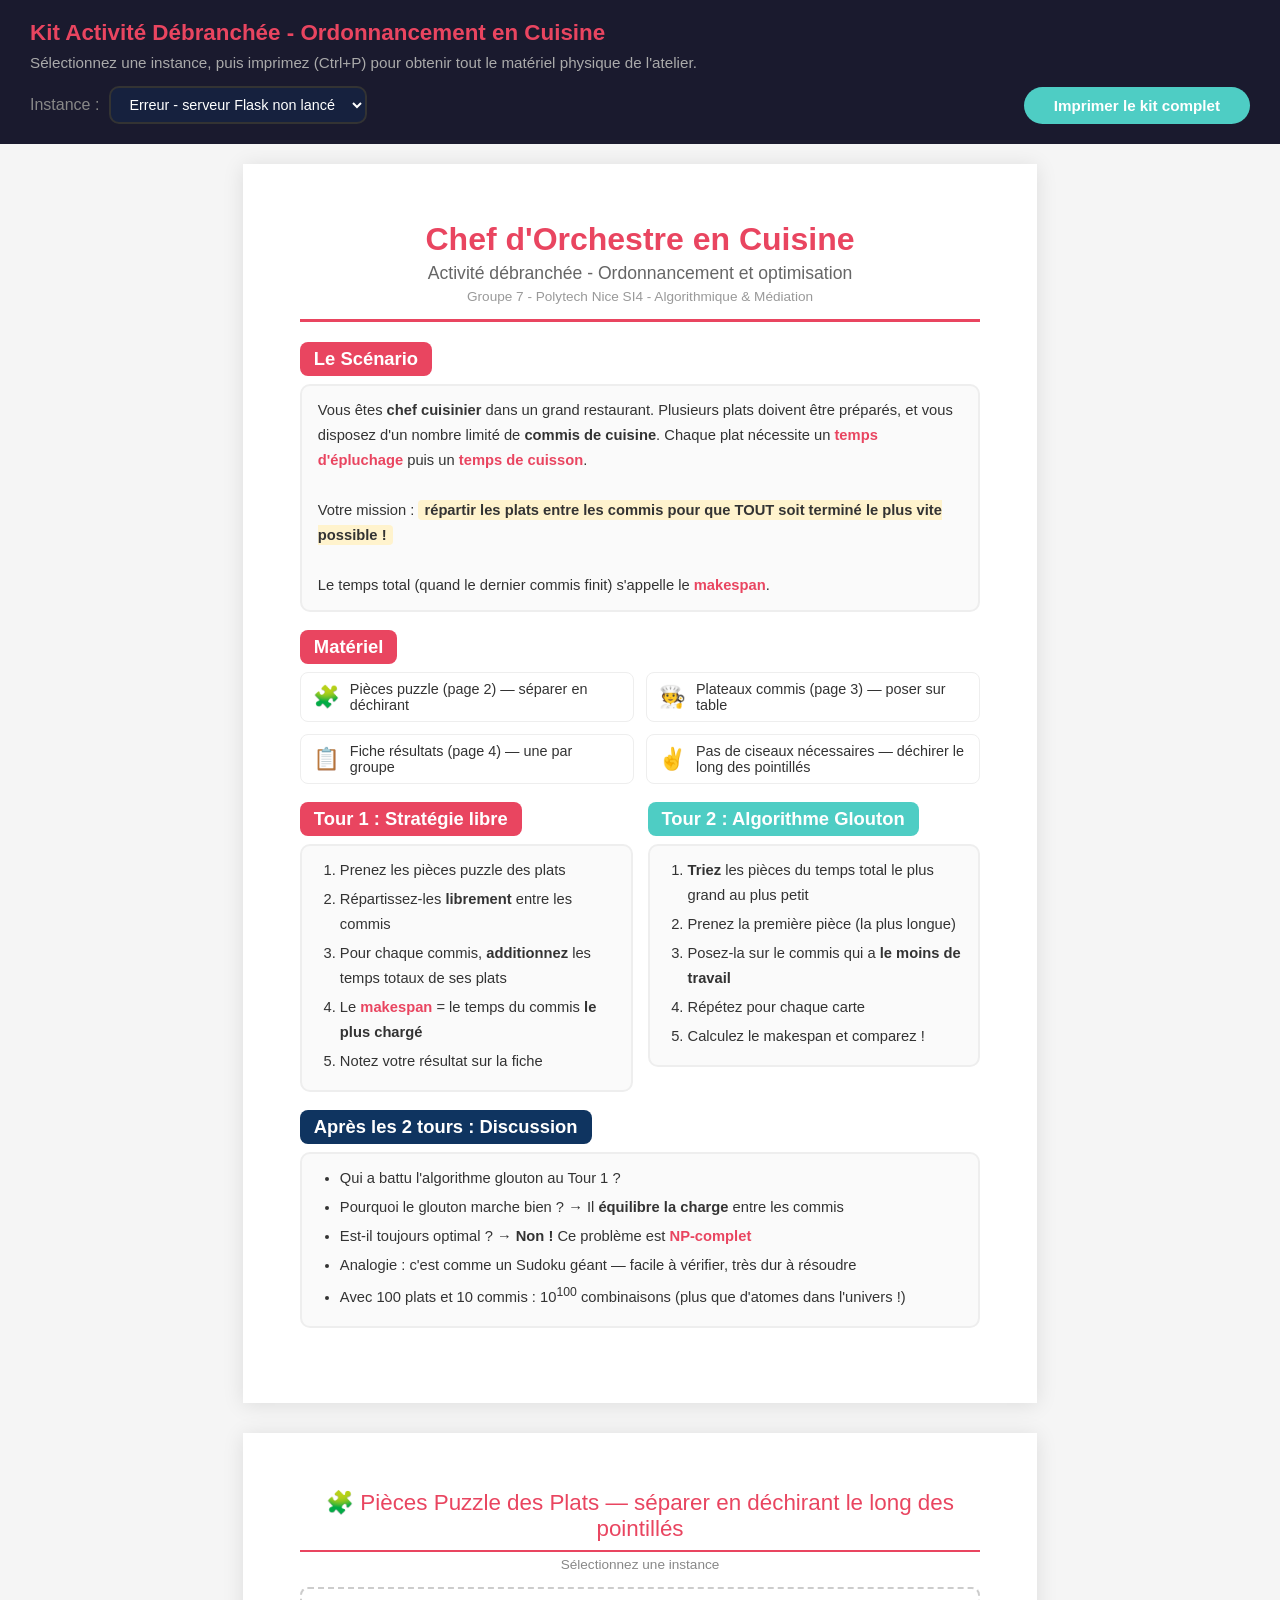
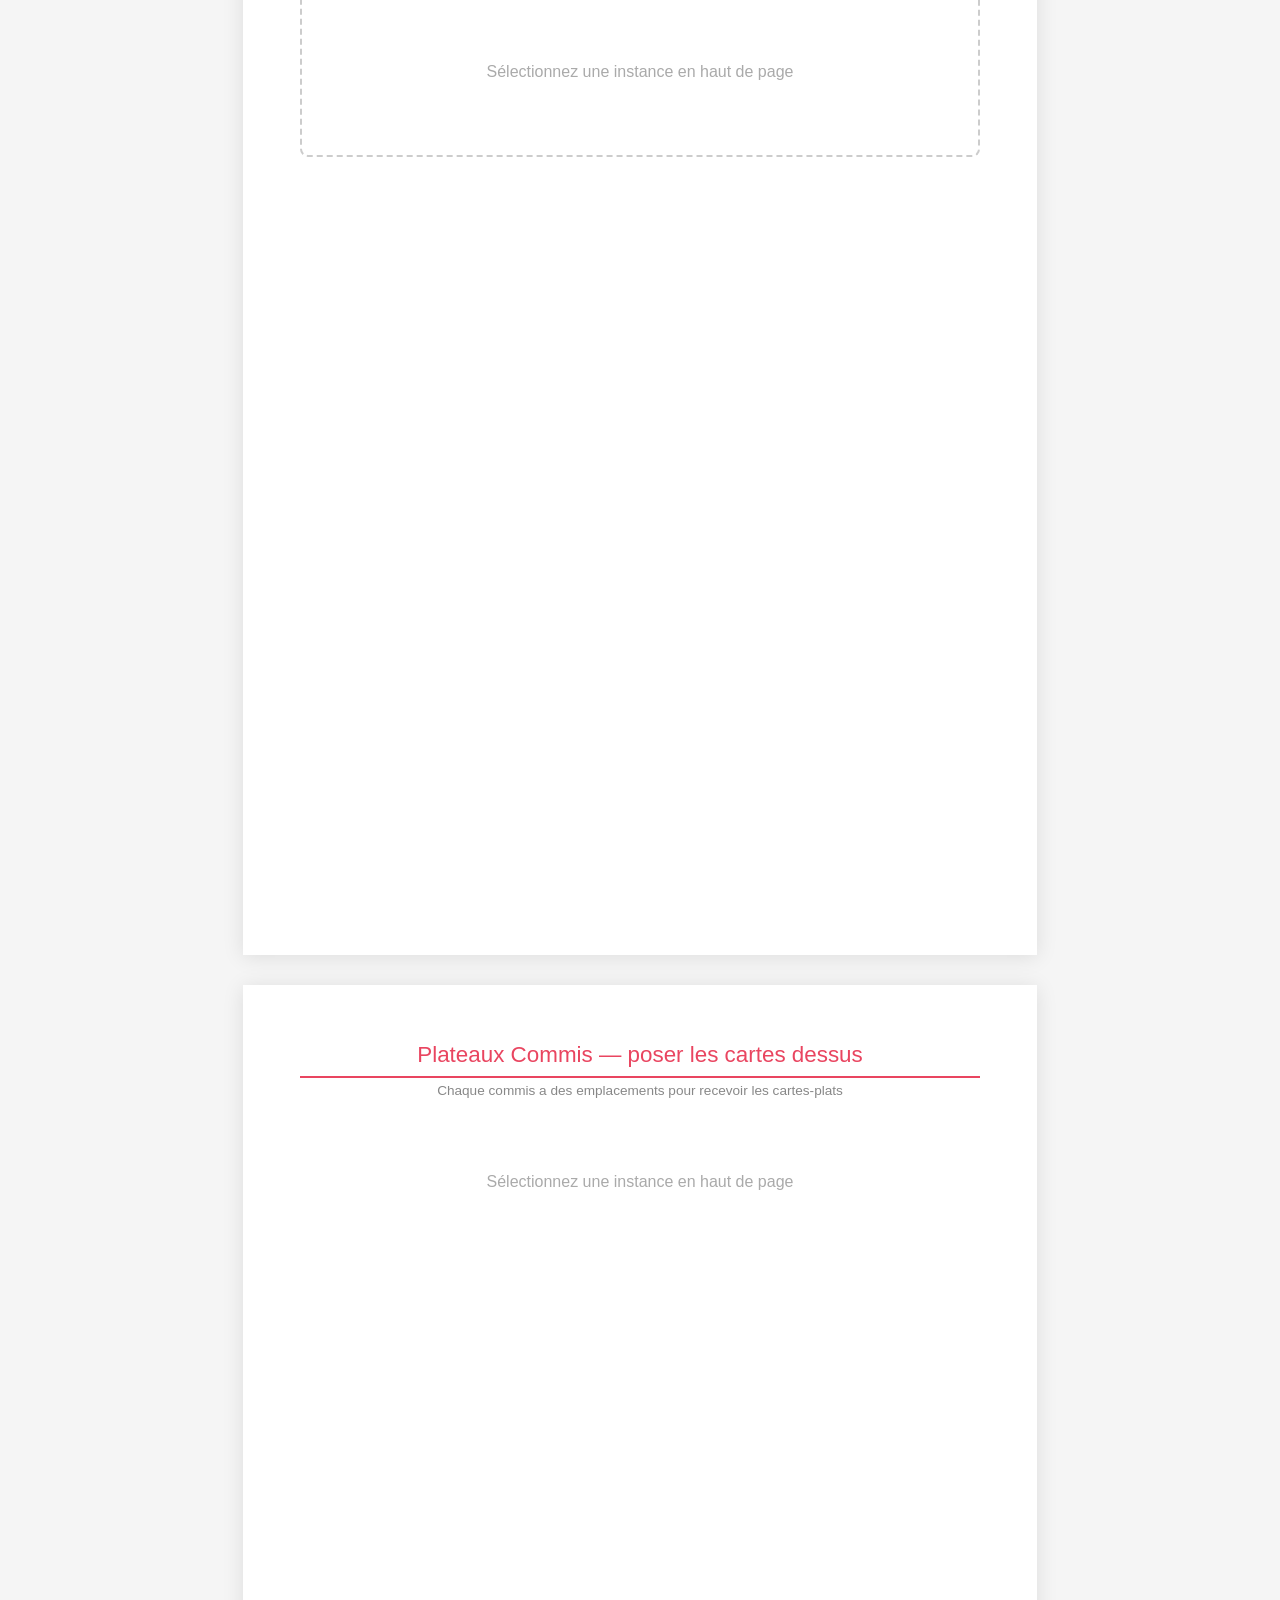
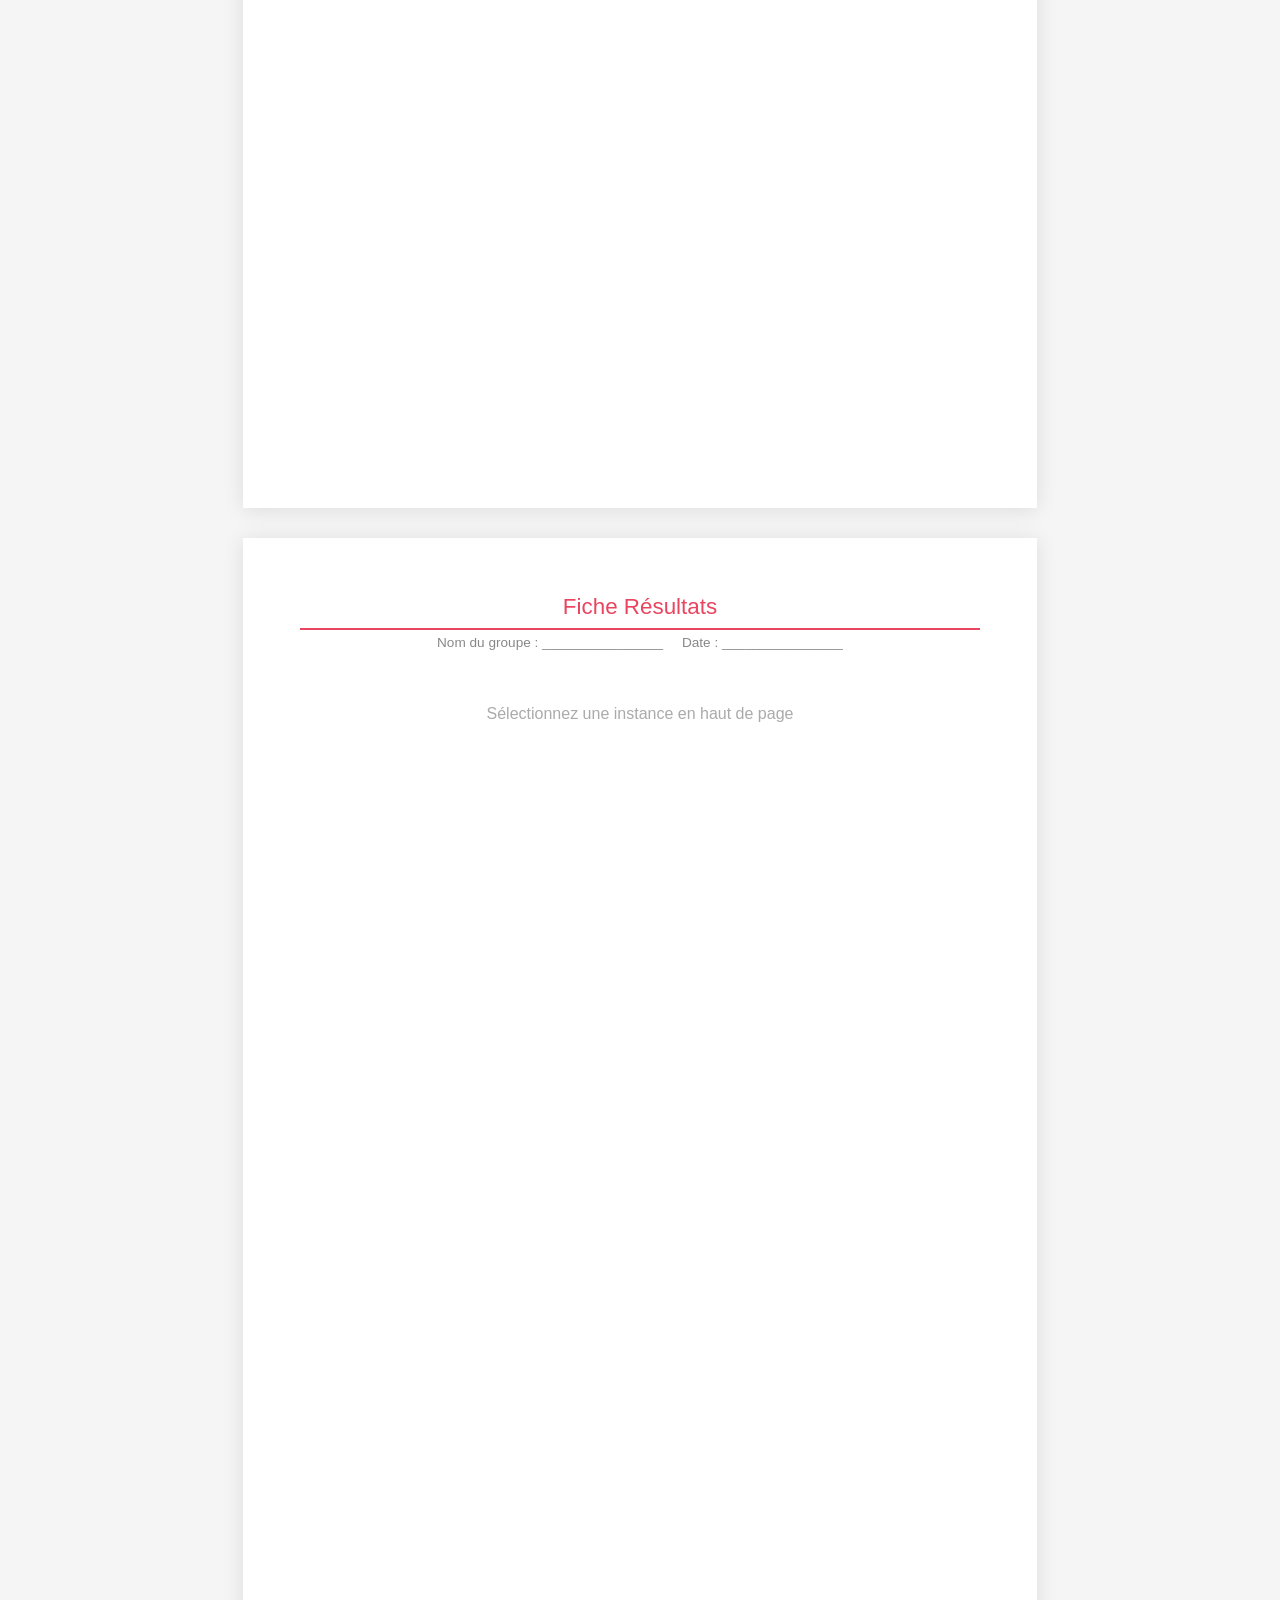
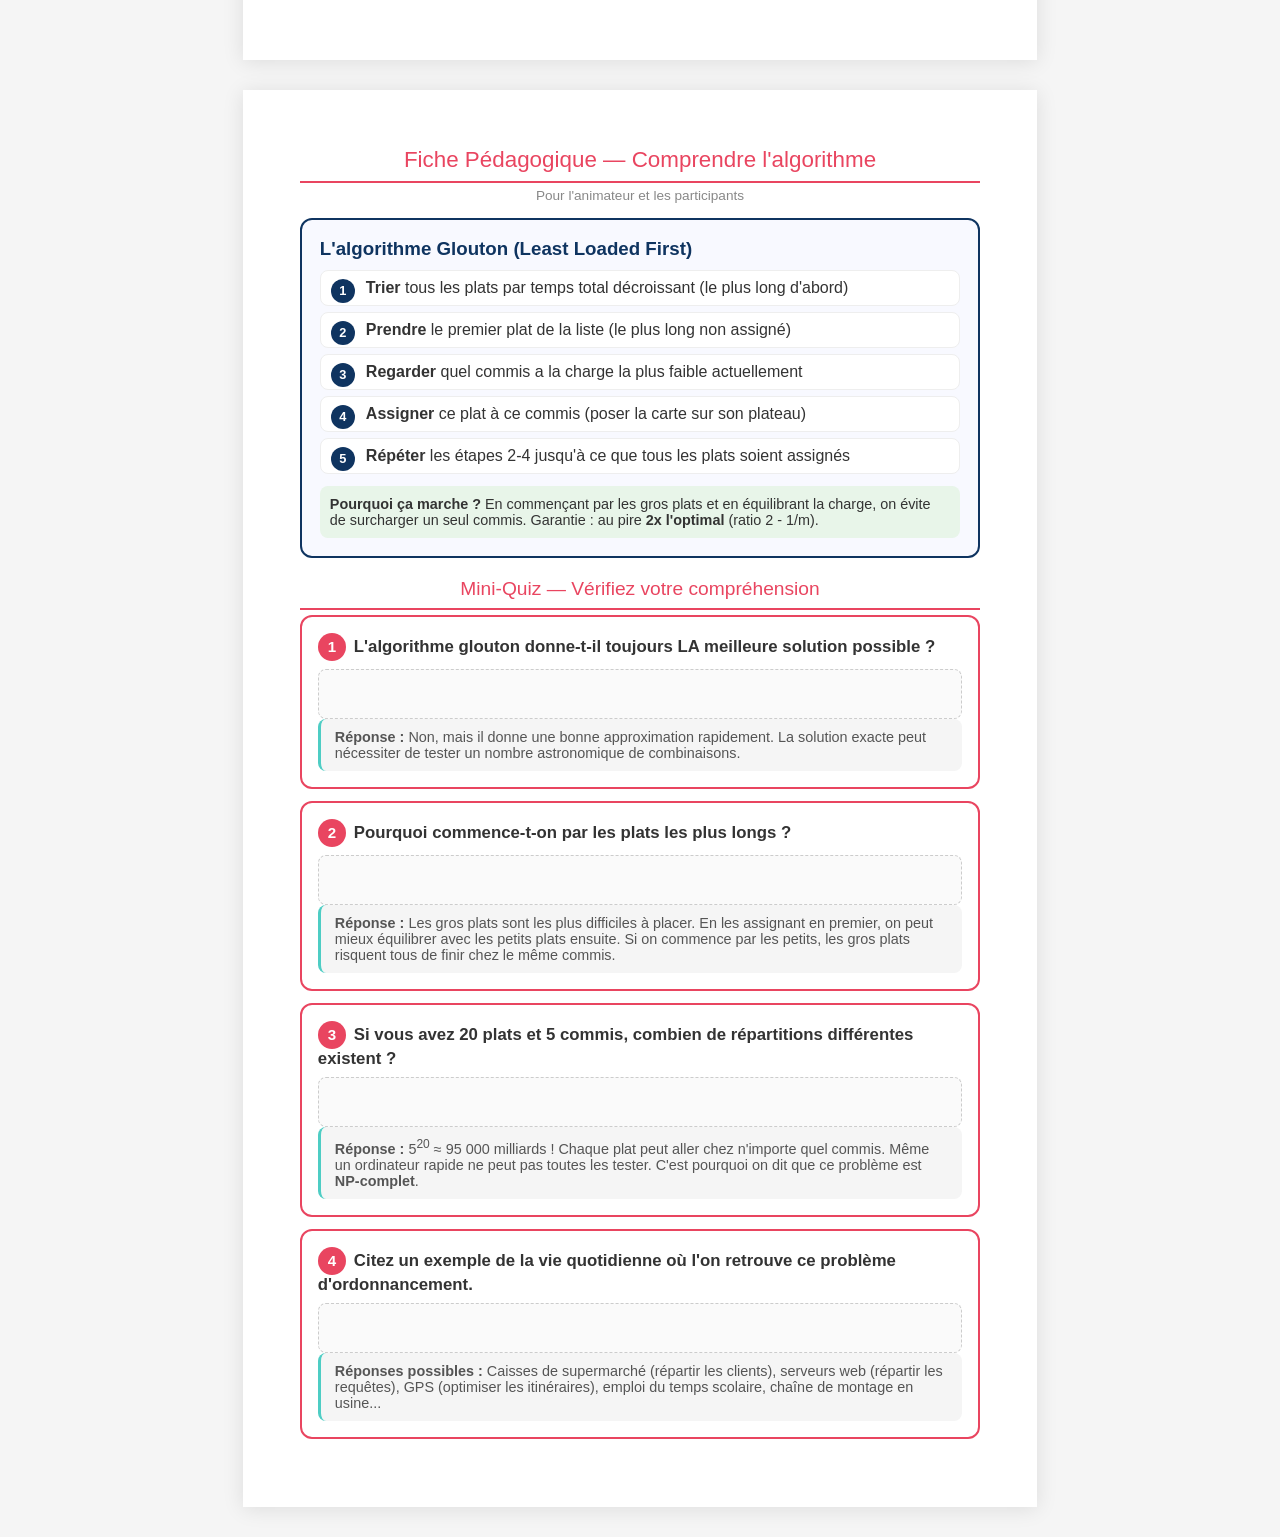
==== commit f23d72e9: "Replace cut cards with puzzle pieces in unplugged activity" ====
--- a/templates/activite_debranchee.html
+++ b/templates/activite_debranchee.html
@@ -89,15 +89,44 @@
         .cards-page-subtitle {
             text-align: center; color: #888; font-size: 0.85em; margin-bottom: 15px;
         }
+        /* Grille entourée de pointillés pour découpe facile */
+        #cards-grid {
+            border: 2px dashed #ccc;
+            padding: 14px;
+            border-radius: 8px;
+        }
 
         .cards-grid {
-            display: grid; grid-template-columns: repeat(3, 1fr); gap: 12px;
+            display: grid; grid-template-columns: repeat(3, 1fr); gap: 24px 30px;
         }
         .plat-card {
             border: 3px solid #e94560; border-radius: 14px; padding: 14px;
             text-align: center; background: linear-gradient(180deg, #fff8f0 0%, #fff 100%);
             position: relative; min-height: 160px;
             display: flex; flex-direction: column; align-items: center; justify-content: center;
+            margin-right: 14px; margin-bottom: 14px;
+        }
+        /* Tab puzzle — droite */
+        .plat-card::before {
+            content: '';
+            position: absolute;
+            width: 26px; height: 26px;
+            background: linear-gradient(135deg, #fff8f0, #fff);
+            border: 3px solid #e94560;
+            border-radius: 50%;
+            right: -17px; top: 42%;
+            z-index: 2;
+        }
+        /* Tab puzzle — bas */
+        .plat-card::after {
+            content: '';
+            position: absolute;
+            width: 26px; height: 26px;
+            background: linear-gradient(180deg, #fff8f0, #fff);
+            border: 3px solid #e94560;
+            border-radius: 50%;
+            bottom: -17px; left: 38%;
+            z-index: 2;
         }
         .plat-card .card-icon { font-size: 2.8em; margin-bottom: 6px; }
         .plat-card .card-name {
@@ -120,10 +149,11 @@
             background: #e94560; color: #fff; padding: 5px 16px;
             border-radius: 20px; font-weight: bold; font-size: 1.05em;
         }
-        .card-cut-line {
-            position: absolute; top: -2px; right: -2px;
-            width: 20px; height: 20px; border-top: 2px dashed #ccc;
-            border-right: 2px dashed #ccc; border-radius: 0 14px 0 0;
+        .card-cut-line { display: none; }
+        /* Encart puzzle en haut à gauche de chaque pièce */
+        .card-puzzle-badge {
+            position: absolute; top: 6px; left: 8px;
+            font-size: 1em; opacity: 0.4;
         }
 
         /* ===== PAGE 3: PLATEAUX COMMIS ===== */
@@ -276,10 +306,10 @@
     <div class="rules-section">
         <h2>Mat&eacute;riel</h2>
         <div class="materiel-grid">
-            <div class="materiel-item"><span class="m-icon">&#x1F0CF;</span> Cartes-plats (page 2) &mdash; d&eacute;couper</div>
+            <div class="materiel-item"><span class="m-icon">&#x1F9E9;</span> Pi&egrave;ces puzzle (page 2) &mdash; s&eacute;parer en d&eacute;chirant</div>
             <div class="materiel-item"><span class="m-icon">&#x1F9D1;&#x200D;&#x1F373;</span> Plateaux commis (page 3) &mdash; poser sur table</div>
             <div class="materiel-item"><span class="m-icon">&#x1F4CB;</span> Fiche r&eacute;sultats (page 4) &mdash; une par groupe</div>
-            <div class="materiel-item"><span class="m-icon">&#x2702;&#xFE0F;</span> Ciseaux pour d&eacute;couper les cartes</div>
+            <div class="materiel-item"><span class="m-icon">&#x270C;&#xFE0F;</span> Pas de ciseaux n&eacute;cessaires &mdash; d&eacute;chirer le long des pointill&eacute;s</div>
         </div>
     </div>
 
@@ -288,7 +318,7 @@
             <h2>Tour 1 : Strat&eacute;gie libre</h2>
             <div class="rules-box">
                 <ol>
-                    <li>Prenez les cartes-plats</li>
+                    <li>Prenez les pi&egrave;ces puzzle des plats</li>
                     <li>R&eacute;partissez-les <strong>librement</strong> entre les commis</li>
                     <li>Pour chaque commis, <strong>additionnez</strong> les temps totaux de ses plats</li>
                     <li>Le <span class="keyword">makespan</span> = le temps du commis <strong>le plus charg&eacute;</strong></li>
@@ -301,8 +331,8 @@
             <h2 class="green">Tour 2 : Algorithme Glouton</h2>
             <div class="rules-box">
                 <ol>
-                    <li><strong>Triez</strong> les cartes du temps total le plus grand au plus petit</li>
-                    <li>Prenez la premi&egrave;re carte (la plus longue)</li>
+                    <li><strong>Triez</strong> les pi&egrave;ces du temps total le plus grand au plus petit</li>
+                    <li>Prenez la premi&egrave;re pi&egrave;ce (la plus longue)</li>
                     <li>Posez-la sur le commis qui a <strong>le moins de travail</strong></li>
                     <li>R&eacute;p&eacute;tez pour chaque carte</li>
                     <li>Calculez le makespan et comparez !</li>
@@ -327,7 +357,7 @@
 
 <!-- ===== PAGE 2 : CARTES PLATS (generated by JS) ===== -->
 <div class="print-page" id="page-cards">
-    <div class="cards-page-title">Cartes des Plats &mdash; &agrave; d&eacute;couper</div>
+    <div class="cards-page-title">&#x1F9E9; Pi&egrave;ces Puzzle des Plats &mdash; s&eacute;parer en d&eacute;chirant le long des pointill&eacute;s</div>
     <div class="cards-page-subtitle" id="cards-subtitle">S&eacute;lectionnez une instance</div>
     <div class="cards-grid" id="cards-grid">
         <div style="grid-column: 1/-1; text-align:center; padding: 60px; color:#aaa;">
@@ -464,7 +494,7 @@
         const cuMin = Math.round(p.temps_cuisson / 60);
         const total = epMin + cuMin;
         return `<div class="plat-card">
-            <div class="card-cut-line"></div>
+            <div class="card-puzzle-badge">&#x1F9E9;</div>
             <div class="card-icon">${getIcon(p.nom)}</div>
             <div class="card-name">${p.nom}</div>
             <div class="card-times">
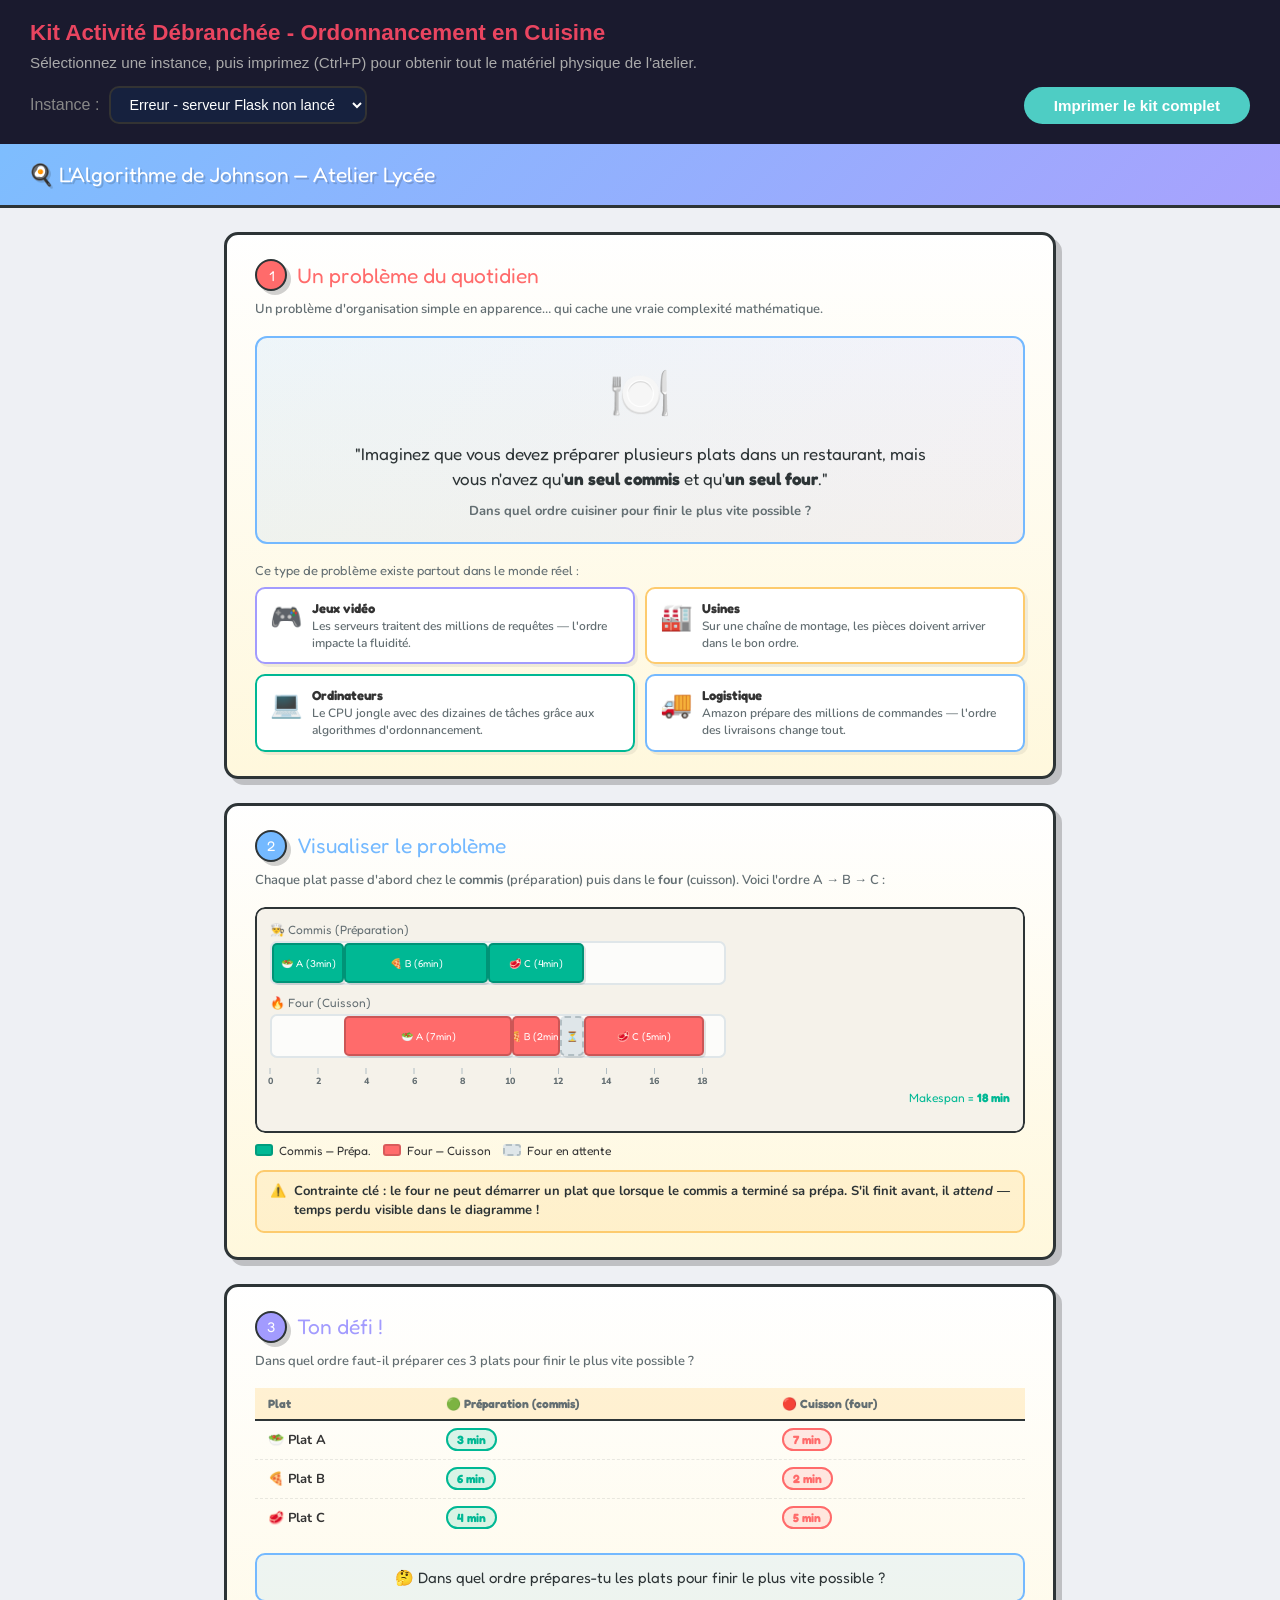
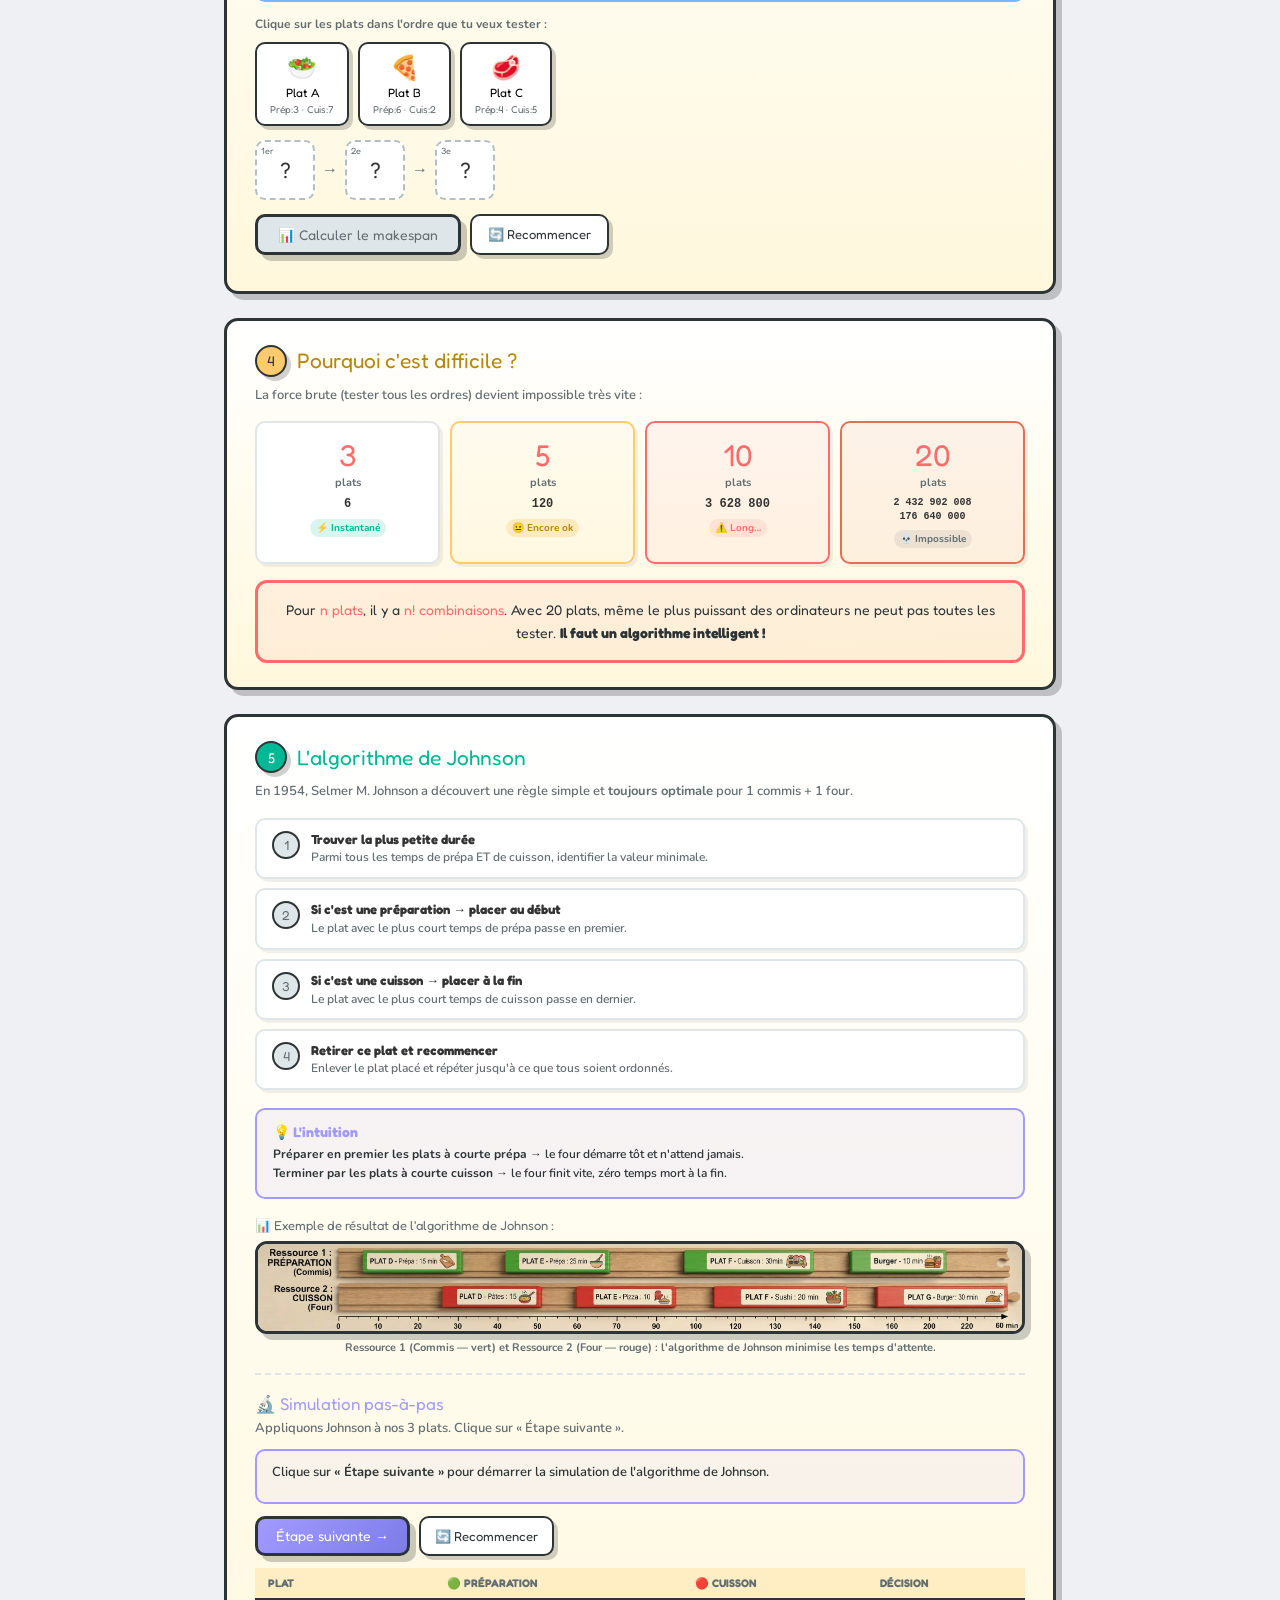
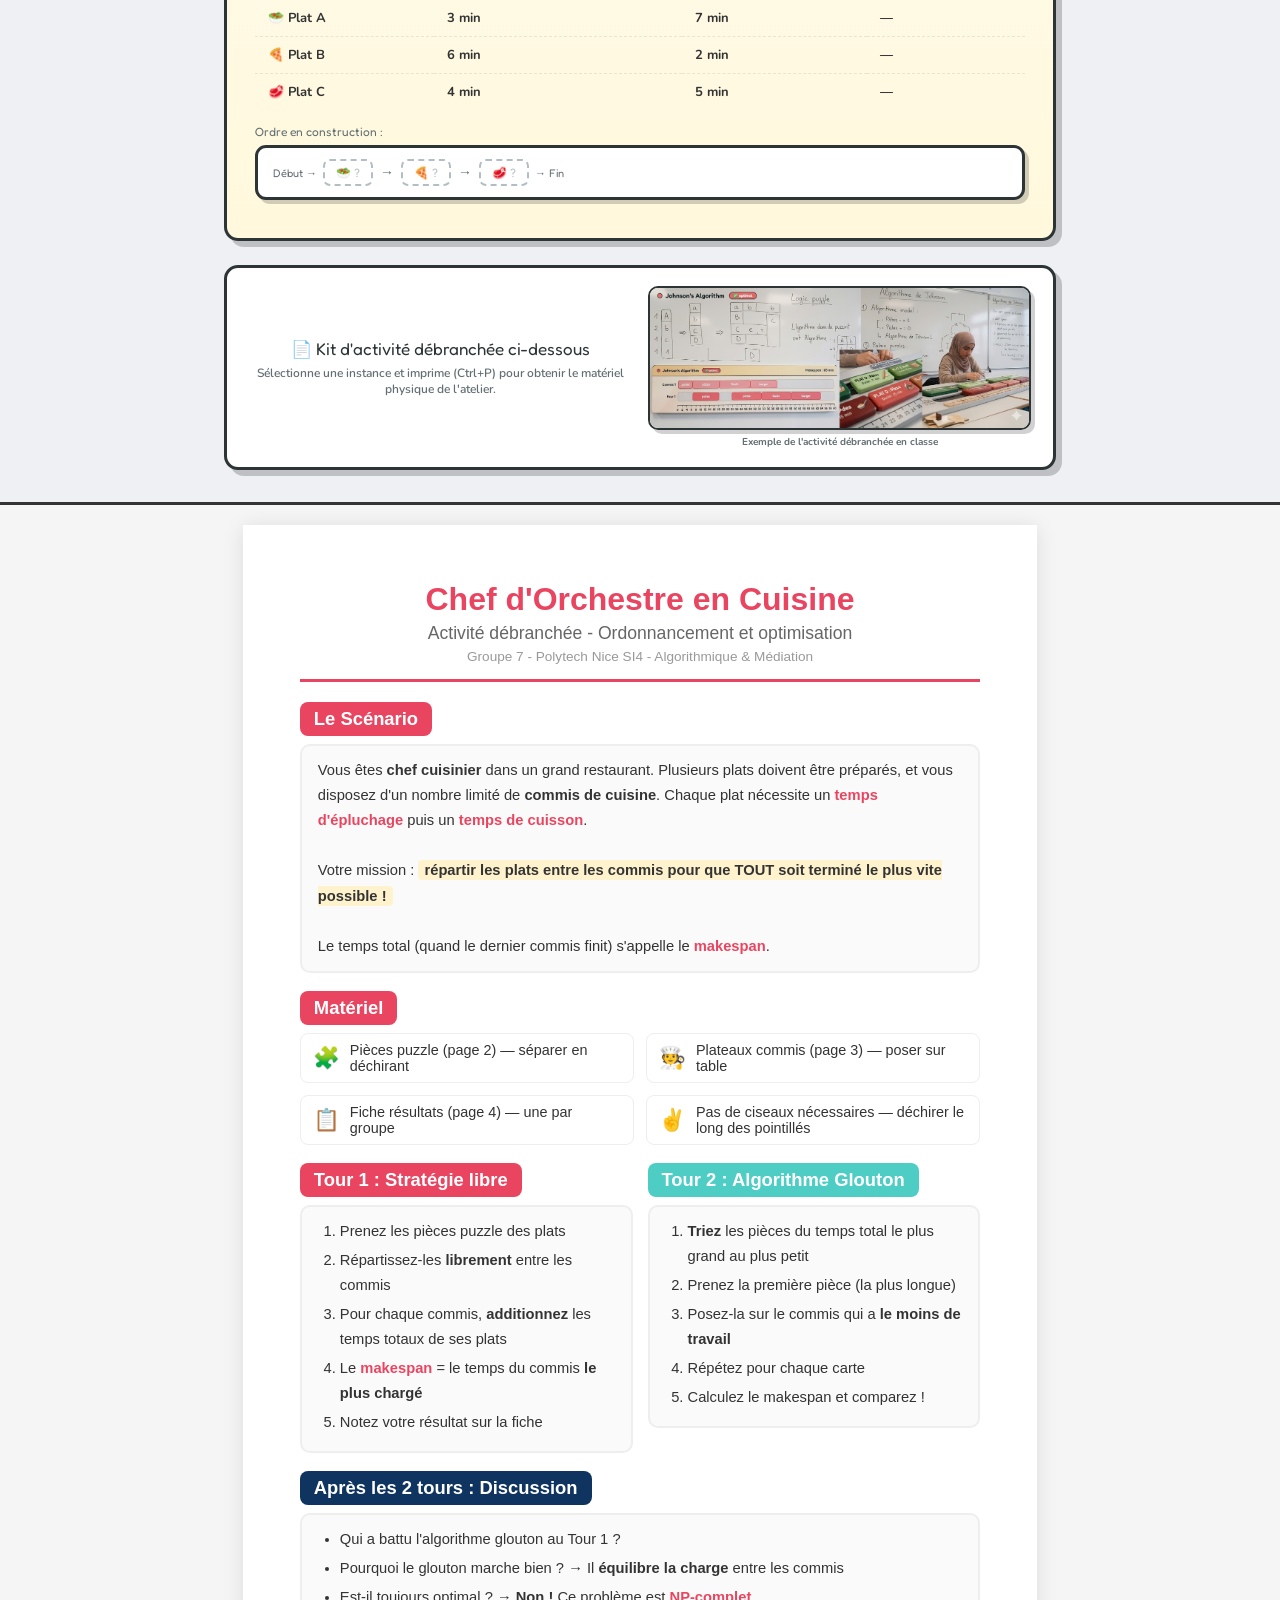
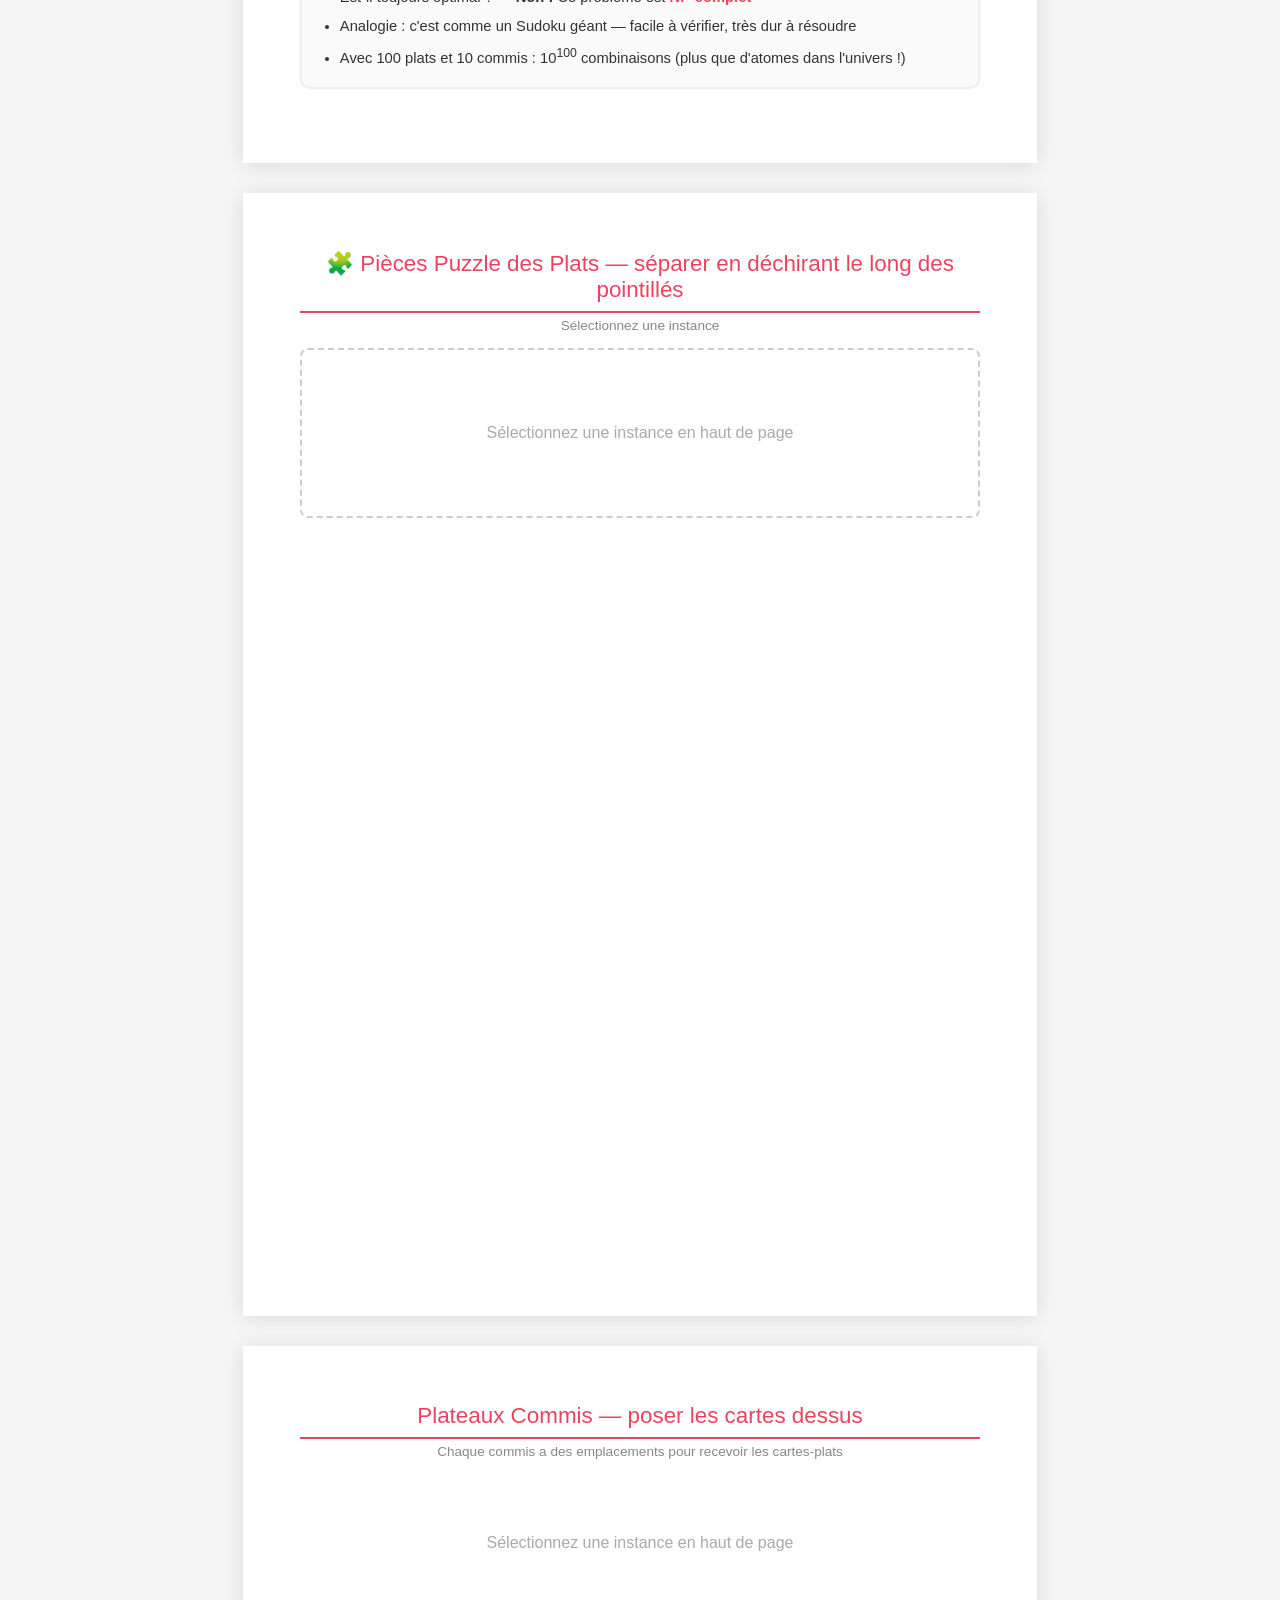
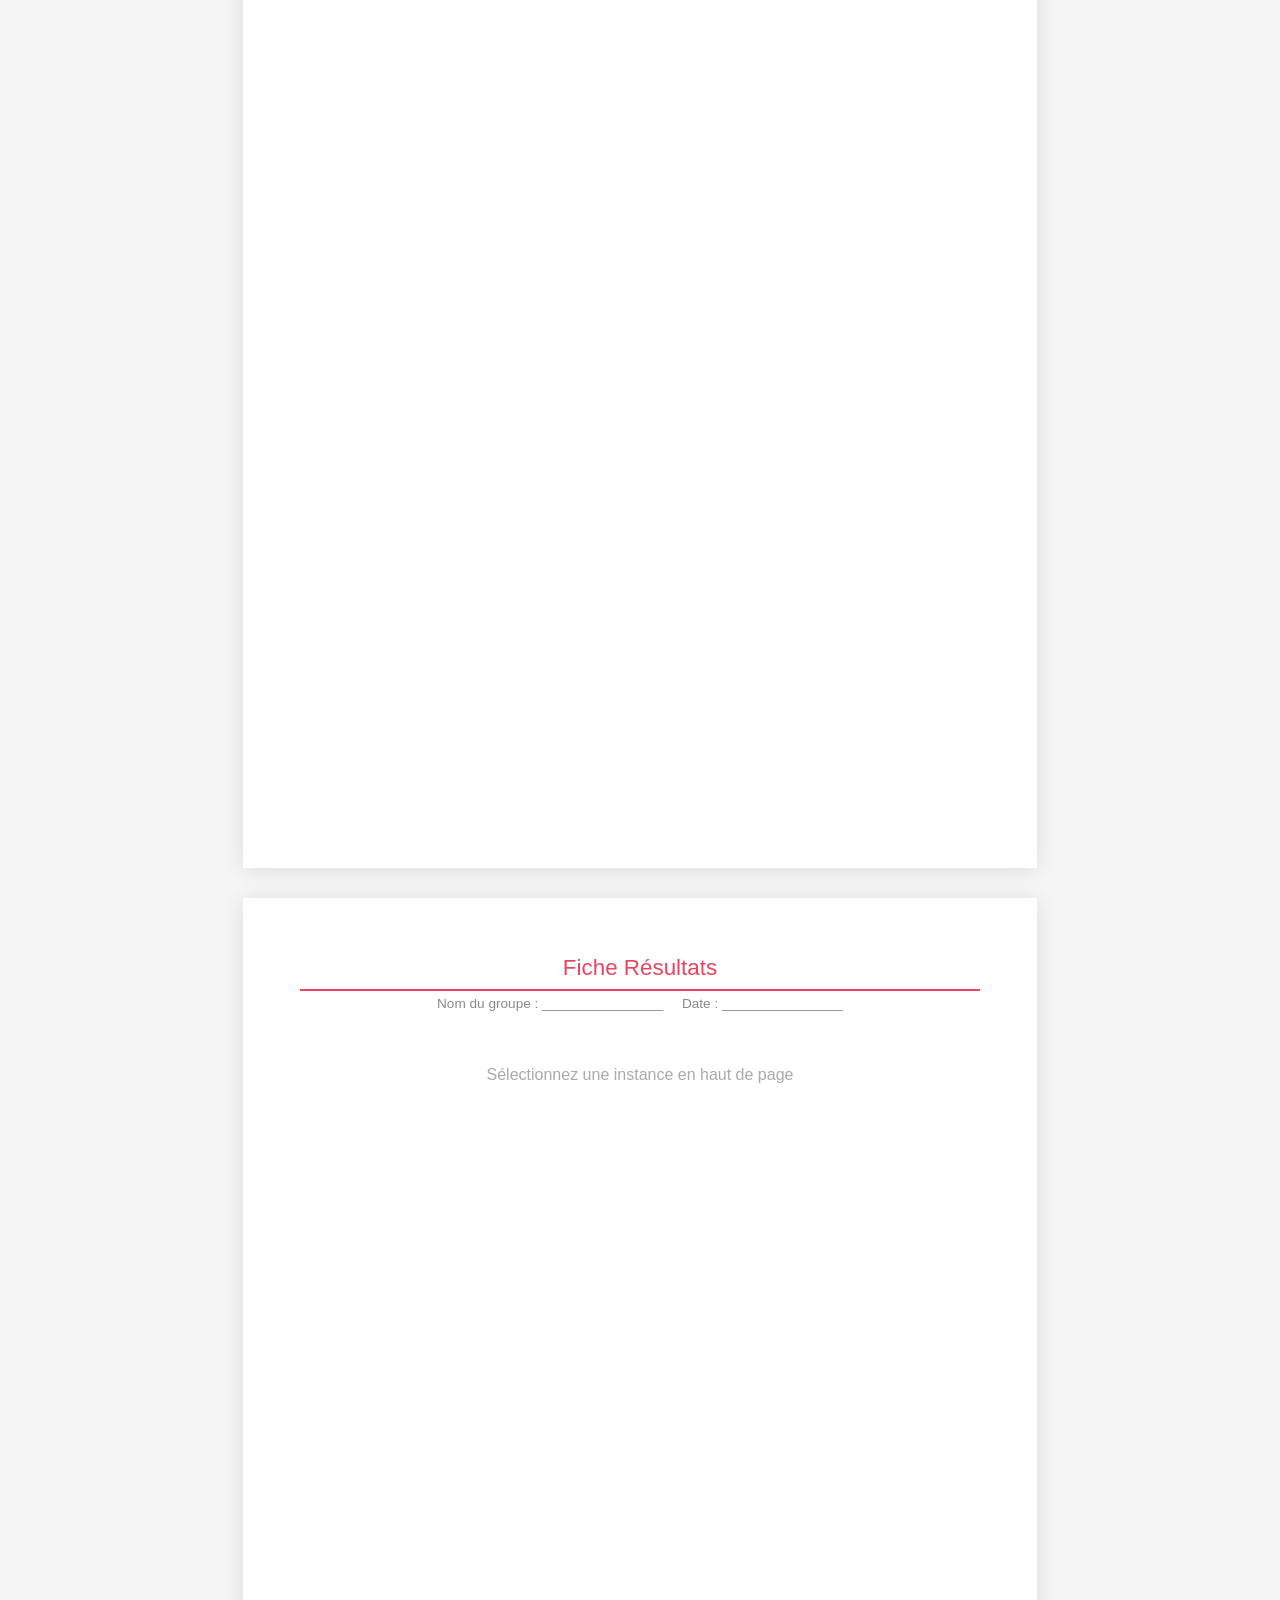
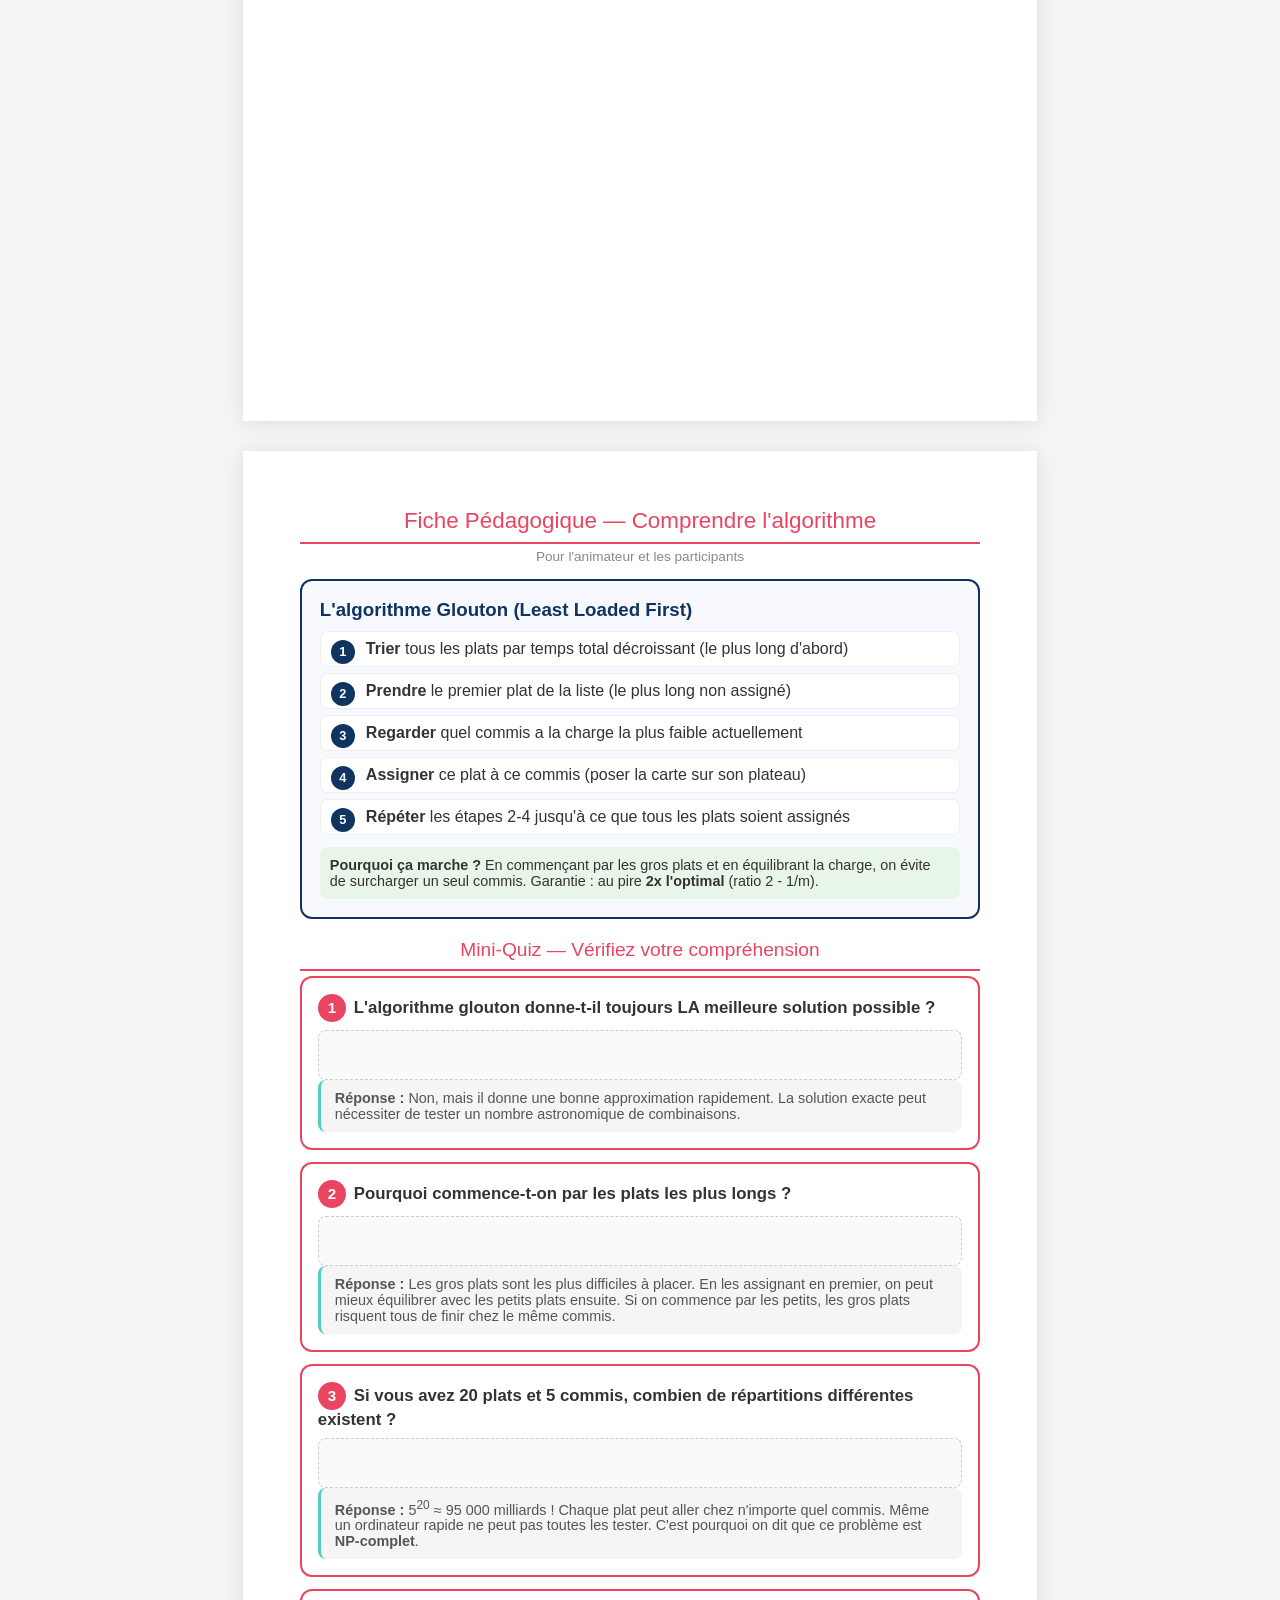
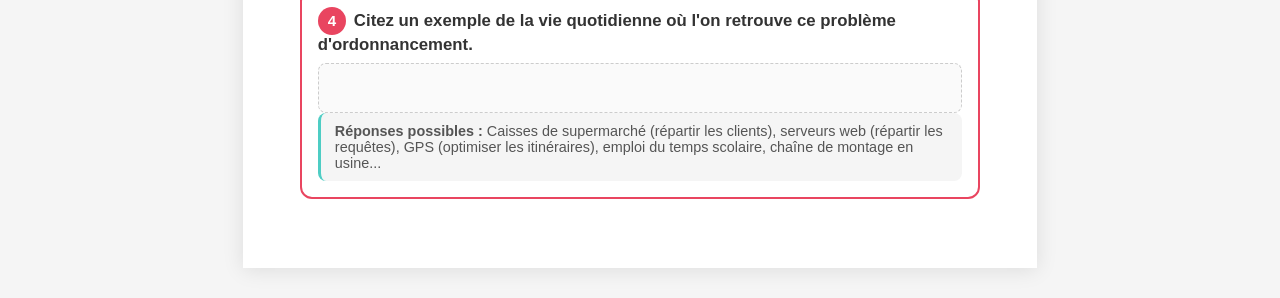
==== commit f42e2770: "update app and templates" ====
--- a/templates/activite_debranchee.html
+++ b/templates/activite_debranchee.html
@@ -4,6 +4,7 @@
     <meta charset="UTF-8">
     <meta name="viewport" content="width=device-width, initial-scale=1.0">
     <title>Kit Activit&eacute; D&eacute;branch&eacute;e - Ordonnancement en Cuisine</title>
+    <link href="https://fonts.googleapis.com/css2?family=Fredoka+One&family=Nunito:wght@400;600;700;800&display=swap" rel="stylesheet">
     <style>
         * { margin: 0; padding: 0; box-sizing: border-box; }
         body { font-family: 'Segoe UI', Tahoma, Geneva, Verdana, sans-serif; background: #f5f5f5; color: #333; }
@@ -255,10 +256,139 @@
             font-size: 0.8em; font-weight: bold;
         }
 
+        /* ===== PEDAGOGICAL SCREEN SECTIONS ===== */
+        :root {
+            --ped-accent:#FF6B6B; --ped-green:#00B894; --ped-purple:#A29BFE;
+            --ped-yellow:#FDCB6E; --ped-blue:#74B9FF; --ped-dark:#2D3436;
+            --ped-muted:#636E72; --ped-prep:#00B894; --ped-cook:#FF6B6B;
+            --ped-shadow:4px 4px 0px rgba(0,0,0,.18);
+            --ped-shadow-lg:6px 6px 0px rgba(0,0,0,.2);
+            --ped-bounce:cubic-bezier(0.68,-0.55,0.265,1.55);
+            --ped-r:14px;
+        }
+        .screen-pedagogy { display: block; background: #eef0f4; padding: 0 0 32px; border-bottom: 3px solid #333; margin-bottom: 20px; }
+        .ped-header { padding: 18px 28px; background: linear-gradient(135deg,rgba(116,185,255,.92),rgba(162,155,254,.92)); border-bottom: 3px solid var(--ped-dark); font-family: 'Fredoka One', cursive; font-size: 21px; color: white; text-shadow: 2px 2px 0 rgba(0,0,0,.15); }
+        .ped-page { max-width: 880px; margin: 0 auto; padding: 24px 24px 0; display: flex; flex-direction: column; gap: 24px; font-family: 'Nunito','Segoe UI',sans-serif; }
+        .ped-card { background: linear-gradient(180deg,rgba(255,255,255,.98),rgba(255,248,220,.98)); border: 3px solid var(--ped-dark); border-radius: var(--ped-r); padding: 24px 28px; box-shadow: var(--ped-shadow-lg); }
+        .ped-card-header { display: flex; align-items: center; gap: 10px; margin-bottom: 8px; }
+        .ped-badge { display: inline-flex; align-items: center; justify-content: center; width: 32px; height: 32px; border-radius: 50%; background: var(--ped-accent); color: white; font-family: 'Fredoka One',cursive; font-size: 14px; border: 2px solid var(--ped-dark); box-shadow: var(--ped-shadow); flex-shrink: 0; }
+        .ped-title { font-family: 'Fredoka One',cursive; font-size: 21px; color: var(--ped-accent); }
+        .ped-sub { font-size: 13px; font-weight: 600; color: var(--ped-muted); margin-bottom: 16px; line-height: 1.6; }
+        /* Hook */
+        .ped-hook { background: linear-gradient(135deg,rgba(116,185,255,.12),rgba(162,155,254,.12)); border: 2px solid var(--ped-blue); border-radius: 12px; padding: 22px; text-align: center; margin-bottom: 18px; }
+        .ped-hook-emoji { font-size: 50px; display: block; margin-bottom: 12px; animation: pedFloat 3s ease-in-out infinite; }
+        @keyframes pedFloat { 0%,100%{transform:translateY(0)} 50%{transform:translateY(-8px)} }
+        .ped-hook-q { font-family: 'Fredoka One',cursive; font-size: 17px; color: var(--ped-dark); line-height: 1.5; max-width: 580px; margin: 0 auto 10px; }
+        .ped-hook-a { font-size: 13px; font-weight: 700; color: var(--ped-muted); }
+        /* Domains */
+        .ped-domain-grid { display: grid; grid-template-columns: repeat(2,1fr); gap: 10px; }
+        .ped-domain { display: flex; gap: 10px; align-items: flex-start; background: white; border: 2px solid #DFE6E9; border-radius: 10px; padding: 11px 13px; box-shadow: 3px 3px 0 rgba(0,0,0,.06); transition: transform .2s var(--ped-bounce); }
+        .ped-domain:hover { transform: translateY(-2px); }
+        .ped-domain.g{border-color:var(--ped-purple)} .ped-domain.f{border-color:var(--ped-yellow)} .ped-domain.c{border-color:var(--ped-green)} .ped-domain.l{border-color:var(--ped-blue)}
+        .ped-domain-icon { font-size: 26px; flex-shrink: 0; }
+        .ped-domain h3 { font-family: 'Fredoka One',cursive; font-size: 13px; margin-bottom: 2px; }
+        .ped-domain p  { font-size: 12px; color: var(--ped-muted); font-weight: 600; line-height: 1.4; }
+        /* Gantt */
+        .ped-gantt-wrap { overflow-x: auto; border-radius: 10px; margin-bottom: 10px; }
+        .ped-gantt-container { position: relative; background: #f5f2ea; border: 2px solid var(--ped-dark); border-radius: 10px; padding: 13px 13px 26px; min-width: 380px; }
+        .ped-rail-label { font-family: 'Fredoka One',cursive; font-size: 12px; color: var(--ped-muted); margin-bottom: 4px; }
+        .ped-rail { position: relative; height: 44px; background: rgba(255,255,255,.75); border: 2px solid #DFE6E9; border-radius: 7px; margin-bottom: 10px; overflow: visible; }
+        .ped-block { position: absolute; height: 100%; border-radius: 5px; display: flex; align-items: center; justify-content: center; font-family: 'Fredoka One',cursive; font-size: 10px; color: white; border: 2px solid rgba(0,0,0,.2); box-shadow: 2px 2px 0 rgba(0,0,0,.1); white-space: nowrap; overflow: hidden; text-overflow: ellipsis; padding: 0 4px; }
+        .ped-block.prep{background:var(--ped-prep)} .ped-block.cook{background:var(--ped-cook)}
+        .ped-block.idle{background:#DFE6E9;color:var(--ped-muted);border:2px dashed #B2BEC3;font-size:10px}
+        .ped-axis { position: relative; height: 18px; margin-top: 2px; }
+        .ped-tick { position: absolute; display: flex; flex-direction: column; align-items: center; font-size: 9px; color: var(--ped-muted); font-weight: 800; transform: translateX(-50%); }
+        .ped-tick-line { width: 1px; height: 6px; background: #B2BEC3; margin-bottom: 1px; }
+        .ped-makespan-tag { text-align: right; font-family: 'Fredoka One',cursive; font-size: 12px; color: var(--ped-green); margin-top: 4px; }
+        .ped-legend { display: flex; gap: 12px; flex-wrap: wrap; }
+        .ped-legend-item { display: flex; align-items: center; gap: 6px; font-family: 'Fredoka One',cursive; font-size: 12px; }
+        .ped-legend-dot { width: 18px; height: 12px; border-radius: 3px; border: 2px solid rgba(0,0,0,.15); }
+        .ped-note { background: rgba(253,203,110,.18); border: 2px solid var(--ped-yellow); border-radius: 9px; padding: 10px 13px; margin-top: 12px; font-size: 13px; font-weight: 700; color: var(--ped-dark); display: flex; gap: 8px; align-items: flex-start; line-height: 1.5; }
+        /* Challenge */
+        .ped-table { width: 100%; border-collapse: collapse; margin-bottom: 16px; font-size: 13px; }
+        .ped-table th { font-family: 'Fredoka One',cursive; font-size: 12px; color: var(--ped-muted); padding: 8px 13px; background: rgba(253,203,110,.28); border-bottom: 2px solid var(--ped-dark); text-align: left; }
+        .ped-table td { padding: 10px 13px; border-bottom: 1px dashed rgba(45,52,54,.1); font-weight: 700; }
+        .ped-table tr:last-child td { border-bottom: none; }
+        .b-prep { background: rgba(0,184,148,.15); color: var(--ped-green); padding: 2px 9px; border-radius: 20px; border: 2px solid var(--ped-green); font-family: 'Fredoka One',cursive; font-size: 12px; }
+        .b-cook { background: rgba(255,107,107,.15); color: var(--ped-accent); padding: 2px 9px; border-radius: 20px; border: 2px solid var(--ped-accent); font-family: 'Fredoka One',cursive; font-size: 12px; }
+        .ped-question { background: rgba(116,185,255,.12); border: 2px solid var(--ped-blue); border-radius: 10px; padding: 13px; font-family: 'Fredoka One',cursive; font-size: 15px; color: var(--ped-dark); text-align: center; margin-bottom: 14px; }
+        .ped-picker { display: flex; gap: 9px; flex-wrap: wrap; margin-bottom: 14px; }
+        .ped-pick-btn { display: flex; flex-direction: column; align-items: center; gap: 3px; padding: 9px 13px; background: white; border: 2px solid var(--ped-dark); border-radius: 10px; cursor: pointer; font-family: 'Fredoka One',cursive; box-shadow: var(--ped-shadow); transition: all .2s var(--ped-bounce); }
+        .ped-pick-btn:hover:not(:disabled){transform:translateY(-2px);border-color:var(--ped-purple)} .ped-pick-btn:disabled{opacity:.4;cursor:not-allowed}
+        .ped-pick-btn .pe{font-size:24px} .ped-pick-btn .pn{font-size:12px} .ped-pick-btn .pt{font-size:10px;color:var(--ped-muted)}
+        .ped-slots { display: flex; align-items: center; gap: 7px; flex-wrap: wrap; margin-bottom: 14px; }
+        .ped-slot { width: 60px; height: 60px; border: 2px dashed #B2BEC3; border-radius: 10px; display: flex; align-items: center; justify-content: center; font-family: 'Fredoka One',cursive; font-size: 22px; background: white; position: relative; transition: all .2s var(--ped-bounce); }
+        .ped-slot.filled{border-style:solid;border-color:var(--ped-dark);box-shadow:var(--ped-shadow)}
+        .ped-slot .sn { position: absolute; top: 3px; left: 4px; font-size: 9px; color: var(--ped-muted); font-family: 'Fredoka One',cursive; }
+        .ped-arrow { font-size: 16px; color: var(--ped-muted); }
+        .ped-btn-row { display: flex; gap: 9px; flex-wrap: wrap; margin-bottom: 12px; }
+        .ped-btn-primary { background: linear-gradient(135deg,var(--ped-green),#00a680); color: white; border: 3px solid var(--ped-dark); border-radius: 10px; padding: 9px 20px; font-family: 'Fredoka One',cursive; font-size: 14px; cursor: pointer; box-shadow: var(--ped-shadow-lg); transition: all .2s var(--ped-bounce); }
+        .ped-btn-primary:hover:not(:disabled){transform:translateY(-2px)} .ped-btn-primary:disabled{background:#DFE6E9;color:var(--ped-muted);cursor:not-allowed;transform:none}
+        .ped-btn-sec { background: white; color: var(--ped-dark); border: 2px solid var(--ped-dark); border-radius: 10px; padding: 9px 16px; font-family: 'Fredoka One',cursive; font-size: 13px; cursor: pointer; box-shadow: var(--ped-shadow); transition: all .2s; }
+        .ped-btn-sec:hover{background:#f8f8f8}
+        .ped-result { background: white; border: 3px solid var(--ped-dark); border-radius: 12px; padding: 16px; text-align: center; box-shadow: var(--ped-shadow-lg); margin-top: 4px; display: none; }
+        .ped-result.show{display:block;animation:pedPop .4s var(--ped-bounce)} @keyframes pedPop{from{transform:scale(.8);opacity:0}to{transform:scale(1);opacity:1}}
+        .ped-ms-val{font-family:'Fredoka One',cursive;font-size:36px} .ped-ms-lbl{font-size:12px;color:var(--ped-muted);font-weight:700}
+        .ped-verdict{margin-top:8px;font-size:13px;font-weight:700;line-height:1.5}
+        /* Permutations */
+        .ped-perm-grid { display: grid; grid-template-columns: repeat(4,1fr); gap: 10px; }
+        .ped-perm-card { background: white; border: 2px solid #DFE6E9; border-radius: 10px; padding: 14px 10px; text-align: center; box-shadow: 3px 3px 0 rgba(0,0,0,.06); transition: transform .2s var(--ped-bounce); }
+        .ped-perm-card:hover{transform:translateY(-2px)}
+        .ped-perm-card.danger{border-color:var(--ped-yellow);background:rgba(253,203,110,.06)}
+        .ped-perm-card.critical{border-color:var(--ped-accent);background:rgba(255,107,107,.06)}
+        .ped-perm-card.dead{border-color:#e17055;background:rgba(225,112,85,.08)}
+        .ped-perm-n{font-family:'Fredoka One',cursive;font-size:30px;color:var(--ped-accent)}
+        .ped-perm-lbl{font-size:11px;color:var(--ped-muted);font-weight:700;margin:2px 0 6px}
+        .ped-perm-count{font-family:'Courier New',monospace;font-size:12px;font-weight:800;word-break:break-all;line-height:1.4}
+        .ped-perm-v{font-size:10px;font-weight:700;margin-top:6px;padding:2px 6px;border-radius:20px;display:inline-block}
+        .pv-ok{background:rgba(0,184,148,.15);color:var(--ped-green)} .pv-warn{background:rgba(253,203,110,.3);color:#b7860b}
+        .pv-bad{background:rgba(255,107,107,.12);color:var(--ped-accent)} .pv-dead{background:rgba(45,52,54,.08);color:var(--ped-muted)}
+        .ped-concl{background:linear-gradient(135deg,rgba(255,107,107,.08),rgba(225,112,85,.08));border:3px solid var(--ped-accent);border-radius:12px;padding:16px 20px;margin-top:16px;text-align:center}
+        .ped-concl p{font-family:'Fredoka One',cursive;font-size:14px;color:var(--ped-dark);line-height:1.6}
+        .ped-concl .hl{color:var(--ped-accent)}
+        /* Johnson rules */
+        .ped-rules{display:flex;flex-direction:column;gap:9px;margin-bottom:18px}
+        .ped-rule{display:flex;gap:11px;align-items:flex-start;background:white;border:2px solid #DFE6E9;border-radius:10px;padding:11px 15px;box-shadow:3px 3px 0 rgba(0,0,0,.06);transition:all .3s}
+        .ped-rule.active{border-color:var(--ped-accent);background:rgba(255,107,107,.04)}
+        .ped-rule.done{border-color:var(--ped-green);background:rgba(0,184,148,.05)}
+        .ped-rule-num{width:28px;height:28px;border-radius:50%;display:flex;align-items:center;justify-content:center;font-family:'Fredoka One',cursive;font-size:13px;background:#DFE6E9;color:var(--ped-muted);border:2px solid var(--ped-dark);flex-shrink:0;transition:background .3s,color .3s}
+        .ped-rule.active .ped-rule-num{background:var(--ped-accent);color:white} .ped-rule.done .ped-rule-num{background:var(--ped-green);color:white}
+        .ped-rule h4{font-family:'Fredoka One',cursive;font-size:13px;margin-bottom:2px} .ped-rule p{font-size:12px;color:var(--ped-muted);font-weight:600;line-height:1.4}
+        .ped-intuition{background:rgba(162,155,254,.1);border:2px solid var(--ped-purple);border-radius:10px;padding:13px 16px;margin-bottom:18px}
+        .ped-intuition h4{font-family:'Fredoka One',cursive;font-size:14px;color:var(--ped-purple);margin-bottom:5px}
+        .ped-intuition p{font-size:12px;font-weight:600;color:var(--ped-dark);line-height:1.6}
+        .ped-divider{border:none;border-top:2px dashed #DFE6E9;margin:18px 0}
+        .ped-sim-title{font-family:'Fredoka One',cursive;font-size:17px;color:var(--ped-purple);margin-bottom:5px}
+        .ped-sim-sub{font-size:13px;color:var(--ped-muted);font-weight:600;margin-bottom:12px}
+        .ped-explanation{background:rgba(162,155,254,.08);border:2px solid var(--ped-purple);border-radius:10px;padding:11px 15px;font-size:13px;font-weight:600;color:var(--ped-dark);line-height:1.6;margin-bottom:12px;min-height:55px}
+        .ped-btn-next{background:linear-gradient(135deg,var(--ped-purple),#7c7ce8);color:white;border:3px solid var(--ped-dark);border-radius:10px;padding:8px 18px;font-family:'Fredoka One',cursive;font-size:14px;cursor:pointer;box-shadow:var(--ped-shadow-lg);transition:all .2s var(--ped-bounce)}
+        .ped-btn-next:hover:not(:disabled){transform:translateY(-2px)} .ped-btn-next:disabled{background:#DFE6E9;color:var(--ped-muted);cursor:not-allowed;transform:none}
+        .ped-btn-reset{background:white;color:var(--ped-dark);border:2px solid var(--ped-dark);border-radius:10px;padding:8px 14px;font-family:'Fredoka One',cursive;font-size:13px;cursor:pointer;box-shadow:var(--ped-shadow);transition:all .2s}
+        .ped-btn-reset:hover{background:#f8f8f8}
+        .ped-j-table-wrap{overflow-x:auto;margin-bottom:14px}
+        .ped-j-table{width:100%;border-collapse:collapse;font-size:13px;min-width:300px}
+        .ped-j-table th{font-family:'Fredoka One',cursive;font-size:11px;background:rgba(253,203,110,.28);border-bottom:2px solid var(--ped-dark);padding:8px 13px;text-align:left;color:var(--ped-muted);text-transform:uppercase}
+        .ped-j-table td{padding:9px 13px;border-bottom:1px dashed rgba(45,52,54,.1);font-weight:700;font-size:13px;transition:all .3s}
+        .ped-j-table tr:last-child td{border-bottom:none} .ped-j-table tr.j-placed td{opacity:.3;text-decoration:line-through}
+        .ped-j-table td.j-hl{background:rgba(255,107,107,.18);color:var(--ped-accent);border-radius:5px;animation:pedCellPulse .5s ease}
+        @keyframes pedCellPulse{0%,100%{box-shadow:none}50%{box-shadow:inset 0 0 0 2px rgba(255,107,107,.5)}}
+        .ped-order-wrap{display:flex;align-items:center;gap:6px;flex-wrap:wrap;background:white;border:3px solid var(--ped-dark);border-radius:11px;padding:11px 15px;margin-bottom:14px;min-height:52px;box-shadow:var(--ped-shadow)}
+        .ped-order-lbl{font-family:'Fredoka One',cursive;font-size:11px;color:var(--ped-muted)}
+        .ped-order-item{background:var(--ped-accent);color:white;border:2px solid var(--ped-dark);border-radius:7px;padding:4px 11px;font-family:'Fredoka One',cursive;font-size:13px;box-shadow:var(--ped-shadow);animation:pedSlide .3s var(--ped-bounce)}
+        .ped-order-item.end-p{background:var(--ped-purple)} .ped-order-item.mid-p{background:var(--ped-blue)}
+        @keyframes pedSlide{from{transform:scale(0);opacity:0}to{transform:scale(1);opacity:1}}
+        .ped-order-ph{border:2px dashed #B2BEC3;border-radius:7px;padding:4px 11px;font-family:'Fredoka One',cursive;font-size:12px;color:#B2BEC3}
+        .ped-final-card{background:linear-gradient(135deg,rgba(0,184,148,.1),rgba(84,240,196,.08));border:3px solid var(--ped-green);border-radius:12px;padding:18px;text-align:center;margin-top:18px}
+        .ped-final-card h3{font-family:'Fredoka One',cursive;font-size:19px;color:var(--ped-green);margin-bottom:9px}
+        .ped-final-order{font-family:'Fredoka One',cursive;font-size:20px;color:var(--ped-dark);margin-bottom:5px}
+        .ped-final-card p{font-size:12px;font-weight:600;color:var(--ped-muted);line-height:1.5}
+        @media(max-width:600px){.ped-domain-grid{grid-template-columns:1fr}.ped-perm-grid{grid-template-columns:repeat(2,1fr)}.ped-page{padding:12px 10px 0}.ped-card{padding:14px 12px}}
+
         /* ===== PRINT STYLES ===== */
         @media print {
             body { background: #fff; }
             .screen-ui { display: none !important; }
+            .screen-pedagogy { display: none !important; }
             .print-page { box-shadow: none; margin: 0; padding: 12mm; }
         }
 
@@ -281,6 +411,208 @@
         <button class="print-all-btn" onclick="window.print()">Imprimer le kit complet</button>
     </div>
 </div>
+
+<!-- ===== SCREEN PEDAGOGY ===== -->
+<div class="screen-pedagogy">
+  <div class="ped-header">🍳 L'Algorithme de Johnson — Atelier Lycée</div>
+  <div class="ped-page">
+
+    <!-- Section 1 : Introduction -->
+    <div class="ped-card">
+      <div class="ped-card-header">
+        <span class="ped-badge">1</span>
+        <div class="ped-title">Un problème du quotidien</div>
+      </div>
+      <div class="ped-sub">Un problème d'organisation simple en apparence… qui cache une vraie complexité mathématique.</div>
+      <div class="ped-hook">
+        <span class="ped-hook-emoji">🍽️</span>
+        <div class="ped-hook-q">"Imaginez que vous devez préparer plusieurs plats dans un restaurant,
+          mais vous n'avez qu'<strong>un seul commis</strong> et qu'<strong>un seul four</strong>."</div>
+        <div class="ped-hook-a">Dans quel ordre cuisiner pour finir le plus vite possible ?</div>
+      </div>
+      <p style="font-family:'Fredoka One',cursive;font-size:13px;color:var(--ped-muted);margin-bottom:9px;">Ce type de problème existe partout dans le monde réel :</p>
+      <div class="ped-domain-grid">
+        <div class="ped-domain g"><div class="ped-domain-icon">🎮</div><div><h3>Jeux vidéo</h3><p>Les serveurs traitent des millions de requêtes — l'ordre impacte la fluidité.</p></div></div>
+        <div class="ped-domain f"><div class="ped-domain-icon">🏭</div><div><h3>Usines</h3><p>Sur une chaîne de montage, les pièces doivent arriver dans le bon ordre.</p></div></div>
+        <div class="ped-domain c"><div class="ped-domain-icon">💻</div><div><h3>Ordinateurs</h3><p>Le CPU jongle avec des dizaines de tâches grâce aux algorithmes d'ordonnancement.</p></div></div>
+        <div class="ped-domain l"><div class="ped-domain-icon">🚚</div><div><h3>Logistique</h3><p>Amazon prépare des millions de commandes — l'ordre des livraisons change tout.</p></div></div>
+      </div>
+    </div>
+
+    <!-- Section 2 : Visualisation -->
+    <div class="ped-card">
+      <div class="ped-card-header">
+        <span class="ped-badge" style="background:var(--ped-blue)">2</span>
+        <div class="ped-title" style="color:var(--ped-blue)">Visualiser le problème</div>
+      </div>
+      <div class="ped-sub">Chaque plat passe d'abord chez le <strong>commis</strong> (préparation) puis dans le <strong>four</strong> (cuisson). Voici l'ordre A → B → C :</div>
+      <div class="ped-gantt-wrap"><div id="ped-gantt-intro" class="ped-gantt-container"></div></div>
+      <div class="ped-legend" style="margin-top:10px;">
+        <div class="ped-legend-item"><div class="ped-legend-dot" style="background:var(--ped-prep)"></div>Commis — Prépa.</div>
+        <div class="ped-legend-item"><div class="ped-legend-dot" style="background:var(--ped-cook)"></div>Four — Cuisson</div>
+        <div class="ped-legend-item"><div class="ped-legend-dot" style="background:#DFE6E9;border:2px dashed #B2BEC3"></div>Four en attente</div>
+      </div>
+      <div class="ped-note">
+        <span>⚠️</span>
+        <span><strong>Contrainte clé :</strong> le four ne peut démarrer un plat que lorsque le commis a terminé sa prépa. S'il finit avant, il <em>attend</em> — temps perdu visible dans le diagramme !</span>
+      </div>
+    </div>
+
+    <!-- Section 3 : Défi -->
+    <div class="ped-card">
+      <div class="ped-card-header">
+        <span class="ped-badge" style="background:var(--ped-purple)">3</span>
+        <div class="ped-title" style="color:var(--ped-purple)">Ton défi !</div>
+      </div>
+      <div class="ped-sub">Dans quel ordre faut-il préparer ces 3 plats pour finir le plus vite possible ?</div>
+      <table class="ped-table">
+        <thead><tr><th>Plat</th><th>🟢 Préparation (commis)</th><th>🔴 Cuisson (four)</th></tr></thead>
+        <tbody>
+          <tr><td><strong>🥗 Plat A</strong></td><td><span class="b-prep">3 min</span></td><td><span class="b-cook">7 min</span></td></tr>
+          <tr><td><strong>🍕 Plat B</strong></td><td><span class="b-prep">6 min</span></td><td><span class="b-cook">2 min</span></td></tr>
+          <tr><td><strong>🥩 Plat C</strong></td><td><span class="b-prep">4 min</span></td><td><span class="b-cook">5 min</span></td></tr>
+        </tbody>
+      </table>
+      <div class="ped-question">🤔 Dans quel ordre prépares-tu les plats pour finir le plus vite possible ?</div>
+      <p style="font-size:12px;font-weight:700;color:var(--ped-muted);margin-bottom:10px;">Clique sur les plats dans l'ordre que tu veux tester :</p>
+      <div class="ped-picker" id="ped-picker">
+        <button class="ped-pick-btn" data-pdish="A" onclick="pedPickDish('A')"><span class="pe">🥗</span><span class="pn">Plat A</span><span class="pt">Prép:3 · Cuis:7</span></button>
+        <button class="ped-pick-btn" data-pdish="B" onclick="pedPickDish('B')"><span class="pe">🍕</span><span class="pn">Plat B</span><span class="pt">Prép:6 · Cuis:2</span></button>
+        <button class="ped-pick-btn" data-pdish="C" onclick="pedPickDish('C')"><span class="pe">🥩</span><span class="pn">Plat C</span><span class="pt">Prép:4 · Cuis:5</span></button>
+      </div>
+      <div class="ped-slots" id="ped-slots">
+        <div class="ped-slot" id="pslot-1"><span class="sn">1er</span>?</div>
+        <div class="ped-arrow">→</div>
+        <div class="ped-slot" id="pslot-2"><span class="sn">2e</span>?</div>
+        <div class="ped-arrow">→</div>
+        <div class="ped-slot" id="pslot-3"><span class="sn">3e</span>?</div>
+      </div>
+      <div class="ped-btn-row">
+        <button class="ped-btn-primary" id="ped-btn-calc" onclick="pedCalculate()" disabled>📊 Calculer le makespan</button>
+        <button class="ped-btn-sec" onclick="pedReset()">🔄 Recommencer</button>
+      </div>
+      <div class="ped-result" id="ped-result">
+        <div class="ped-ms-val" id="ped-ms-val">--</div>
+        <div class="ped-ms-lbl">minutes pour tout finir (makespan)</div>
+        <div class="ped-verdict" id="ped-verdict"></div>
+      </div>
+      <div style="margin-top:12px;display:none;" id="ped-gantt-challenge-wrap">
+        <p style="font-family:'Fredoka One',cursive;font-size:12px;color:var(--ped-muted);margin-bottom:6px;">Ton planning :</p>
+        <div class="ped-gantt-wrap"><div id="ped-gantt-challenge" class="ped-gantt-container"></div></div>
+      </div>
+      <div style="margin-top:12px;display:none;" id="ped-reveal">
+        <div class="ped-note" style="border-color:var(--ped-green);background:rgba(0,184,148,.08);">
+          <span>🏆</span><span><strong>L'ordre optimal est A → C → B</strong> avec un makespan de <strong>17 minutes</strong>. Découvre comment l'algorithme de Johnson le trouve en section 5 !</span>
+        </div>
+      </div>
+    </div>
+
+    <!-- Section 4 : Pourquoi difficile -->
+    <div class="ped-card">
+      <div class="ped-card-header">
+        <span class="ped-badge" style="background:var(--ped-yellow);color:var(--ped-dark)">4</span>
+        <div class="ped-title" style="color:#b7860b">Pourquoi c'est difficile ?</div>
+      </div>
+      <div class="ped-sub">La force brute (tester tous les ordres) devient impossible très vite :</div>
+      <div class="ped-perm-grid">
+        <div class="ped-perm-card"><div class="ped-perm-n">3</div><div class="ped-perm-lbl">plats</div><div class="ped-perm-count">6</div><div class="ped-perm-v pv-ok">⚡ Instantané</div></div>
+        <div class="ped-perm-card danger"><div class="ped-perm-n">5</div><div class="ped-perm-lbl">plats</div><div class="ped-perm-count">120</div><div class="ped-perm-v pv-warn">😐 Encore ok</div></div>
+        <div class="ped-perm-card critical"><div class="ped-perm-n">10</div><div class="ped-perm-lbl">plats</div><div class="ped-perm-count">3 628 800</div><div class="ped-perm-v pv-bad">⚠️ Long…</div></div>
+        <div class="ped-perm-card dead"><div class="ped-perm-n">20</div><div class="ped-perm-lbl">plats</div><div class="ped-perm-count" style="font-size:10px">2 432 902 008<br>176 640 000</div><div class="ped-perm-v pv-dead">💀 Impossible</div></div>
+      </div>
+      <div class="ped-concl"><p>Pour <span class="hl">n plats</span>, il y a <span class="hl">n! combinaisons</span>. Avec 20 plats, même le plus puissant des ordinateurs ne peut pas toutes les tester. <strong>Il faut un algorithme intelligent !</strong></p></div>
+    </div>
+
+    <!-- Section 5 : Algorithme de Johnson -->
+    <div class="ped-card">
+      <div class="ped-card-header">
+        <span class="ped-badge" style="background:var(--ped-green)">5</span>
+        <div class="ped-title" style="color:var(--ped-green)">L'algorithme de Johnson</div>
+      </div>
+      <div class="ped-sub">En 1954, Selmer M. Johnson a découvert une règle simple et <strong>toujours optimale</strong> pour 1 commis + 1 four.</div>
+      <div class="ped-rules" id="ped-rules">
+        <div class="ped-rule" id="ped-rule-1"><div class="ped-rule-num">1</div><div><h4>Trouver la plus petite durée</h4><p>Parmi tous les temps de prépa ET de cuisson, identifier la valeur minimale.</p></div></div>
+        <div class="ped-rule" id="ped-rule-2"><div class="ped-rule-num">2</div><div><h4>Si c'est une préparation → placer au début</h4><p>Le plat avec le plus court temps de prépa passe en premier.</p></div></div>
+        <div class="ped-rule" id="ped-rule-3"><div class="ped-rule-num">3</div><div><h4>Si c'est une cuisson → placer à la fin</h4><p>Le plat avec le plus court temps de cuisson passe en dernier.</p></div></div>
+        <div class="ped-rule" id="ped-rule-4"><div class="ped-rule-num">4</div><div><h4>Retirer ce plat et recommencer</h4><p>Enlever le plat placé et répéter jusqu'à ce que tous soient ordonnés.</p></div></div>
+      </div>
+      <div class="ped-intuition">
+        <h4>💡 L'intuition</h4>
+        <p><strong>Préparer en premier les plats à courte prépa</strong> → le four démarre tôt et n'attend jamais.<br>
+        <strong>Terminer par les plats à courte cuisson</strong> → le four finit vite, zéro temps mort à la fin.</p>
+      </div>
+
+      <!-- Image : exemple de timeline Johnson -->
+      <div style="margin-bottom:18px;">
+        <p style="font-family:'Fredoka One',cursive;font-size:13px;color:var(--ped-muted);margin-bottom:8px;">
+          📊 Exemple de résultat de l'algorithme de Johnson :
+        </p>
+        <div style="overflow-x:auto;border-radius:12px;border:3px solid var(--ped-dark);box-shadow:var(--ped-shadow-lg);">
+          <img src="/static/assets/image.png" alt="Timeline Johnson's Algorithm — exemple avec plusieurs plats"
+               style="display:block;width:100%;min-width:400px;border-radius:9px;">
+        </div>
+        <p style="font-size:11px;color:var(--ped-muted);font-weight:700;margin-top:6px;text-align:center;">
+          Ressource 1 (Commis — vert) et Ressource 2 (Four — rouge) : l'algorithme de Johnson minimise les temps d'attente.
+        </p>
+      </div>
+
+      <hr class="ped-divider">
+      <div class="ped-sim-title">🔬 Simulation pas-à-pas</div>
+      <div class="ped-sim-sub">Appliquons Johnson à nos 3 plats. Clique sur « Étape suivante ».</div>
+      <div class="ped-explanation" id="ped-sim-expl">Clique sur <strong>« Étape suivante »</strong> pour démarrer la simulation de l'algorithme de Johnson.</div>
+      <div class="ped-btn-row">
+        <button class="ped-btn-next" id="ped-btn-next" onclick="pedNextStep()">Étape suivante →</button>
+        <button class="ped-btn-reset" onclick="pedResetSim()">🔄 Recommencer</button>
+      </div>
+      <div class="ped-j-table-wrap">
+        <table class="ped-j-table">
+          <thead><tr><th>Plat</th><th>🟢 Préparation</th><th>🔴 Cuisson</th><th>Décision</th></tr></thead>
+          <tbody>
+            <tr id="pj-row-A"><td><strong>🥗 Plat A</strong></td><td id="pj-A-prep">3 min</td><td id="pj-A-cook">7 min</td><td id="pj-A-st">—</td></tr>
+            <tr id="pj-row-B"><td><strong>🍕 Plat B</strong></td><td id="pj-B-prep">6 min</td><td id="pj-B-cook">2 min</td><td id="pj-B-st">—</td></tr>
+            <tr id="pj-row-C"><td><strong>🥩 Plat C</strong></td><td id="pj-C-prep">4 min</td><td id="pj-C-cook">5 min</td><td id="pj-C-st">—</td></tr>
+          </tbody>
+        </table>
+      </div>
+      <p style="font-family:'Fredoka One',cursive;font-size:12px;color:var(--ped-muted);margin-bottom:6px;">Ordre en construction :</p>
+      <div class="ped-order-wrap" id="ped-order-wrap">
+        <span class="ped-order-lbl">Début →</span>
+        <span class="ped-order-ph">? · ? · ?</span>
+        <span class="ped-order-lbl">→ Fin</span>
+      </div>
+      <div id="ped-final" style="display:none;">
+        <div class="ped-final-card">
+          <h3>🏆 Ordre optimal trouvé !</h3>
+          <div class="ped-final-order">🥗 A → 🥩 C → 🍕 B</div>
+          <p>Johnson garantit le makespan minimal — O(n log n), rapide même pour 1 000 plats !</p>
+        </div>
+        <p style="font-family:'Fredoka One',cursive;font-size:13px;color:var(--ped-muted);margin:14px 0 7px">Timeline optimale — A → C → B :</p>
+        <div class="ped-gantt-wrap"><div id="ped-gantt-johnson" class="ped-gantt-container"></div></div>
+        <div class="ped-note" style="border-color:var(--ped-green);background:rgba(0,184,148,.08);margin-top:10px;">
+          <span>✅</span><span>Avec l'ordre de Johnson, le four <strong>ne attend jamais</strong> entre les plats. Zéro temps mort = makespan minimal !</span>
+        </div>
+      </div>
+    </div>
+
+    <!-- Séparateur vers le kit imprimable -->
+    <div style="background:white;border:3px solid var(--ped-dark);border-radius:var(--ped-r);padding:18px 22px;box-shadow:var(--ped-shadow-lg);">
+      <div style="display:grid;grid-template-columns:1fr 1fr;gap:16px;align-items:center;">
+        <div style="text-align:center;">
+          <p style="font-family:'Fredoka One',cursive;font-size:17px;color:var(--ped-dark);margin-bottom:6px;">📄 Kit d'activité débranchée ci-dessous</p>
+          <p style="font-size:12px;font-weight:600;color:var(--ped-muted);">Sélectionne une instance et imprime (Ctrl+P) pour obtenir le matériel physique de l'atelier.</p>
+        </div>
+        <div>
+          <img src="/static/assets/img.png" alt="Activité débranchée en classe — étudiants travaillant sur l'algorithme de Johnson"
+               style="width:100%;border-radius:10px;border:2px solid var(--ped-dark);box-shadow:var(--ped-shadow);display:block;">
+          <p style="font-size:10px;color:var(--ped-muted);font-weight:700;margin-top:5px;text-align:center;">
+            Exemple de l'activité débranchée en classe
+          </p>
+        </div>
+      </div>
+    </div>
+
+  </div><!-- /ped-page -->
+</div><!-- /screen-pedagogy -->
 
 <!-- ===== PAGE 1 : REGLES DU JEU ===== -->
 <div class="print-page" id="page-rules">
@@ -437,6 +769,184 @@
 </div>
 
 <script>
+// ===== PEDAGOGICAL SECTIONS =====
+const PED_DISHES = {
+  A:{ emoji:'🥗', prep:3, cook:7 },
+  B:{ emoji:'🍕', prep:6, cook:2 },
+  C:{ emoji:'🥩', prep:4, cook:5 },
+};
+const PED_KEYS = ['A','B','C'];
+
+function pedComputeSchedule(order) {
+  let prepEnd=0, cookEnd=0;
+  const items=[];
+  for (const k of order) {
+    const d=PED_DISHES[k];
+    const ps=prepEnd; prepEnd=ps+d.prep;
+    const cs=Math.max(prepEnd,cookEnd); cookEnd=cs+d.cook;
+    items.push({key:k,ps,prepEnd,cs,cookEnd});
+  }
+  return {items, makespan:cookEnd};
+}
+
+function pedRenderGantt(containerId, order, px) {
+  px=px||24;
+  const {items,makespan}=pedComputeSchedule(order);
+  const W=(makespan+1)*px;
+  const c=document.getElementById(containerId);
+  if(!c) return;
+  let h='';
+  h+=`<div class="ped-rail-label">👨‍🍳 Commis (Préparation)</div>`;
+  h+=`<div class="ped-rail" style="width:${W}px">`;
+  for(const it of items){
+    const l=it.ps*px, w=(it.prepEnd-it.ps)*px;
+    h+=`<div class="ped-block prep" style="left:${l}px;width:${w}px">${PED_DISHES[it.key].emoji} ${it.key} (${PED_DISHES[it.key].prep}min)</div>`;
+  }
+  h+=`</div>`;
+  h+=`<div class="ped-rail-label" style="margin-top:7px">🔥 Four (Cuisson)</div>`;
+  h+=`<div class="ped-rail" style="width:${W}px">`;
+  let prev=0;
+  for(const it of items){
+    if(prev>0 && it.cs>prev)
+      h+=`<div class="ped-block idle" style="left:${prev*px}px;width:${(it.cs-prev)*px}px">⏳</div>`;
+    const l=it.cs*px, w=(it.cookEnd-it.cs)*px;
+    h+=`<div class="ped-block cook" style="left:${l}px;width:${w}px">${PED_DISHES[it.key].emoji} ${it.key} (${PED_DISHES[it.key].cook}min)</div>`;
+    prev=it.cookEnd;
+  }
+  h+=`</div>`;
+  h+=`<div class="ped-axis" style="width:${W}px;position:relative;">`;
+  const step=makespan<=12?1:2;
+  for(let t=0;t<=makespan;t+=step)
+    h+=`<div class="ped-tick" style="left:${t*px}px"><div class="ped-tick-line"></div>${t}</div>`;
+  h+=`</div>`;
+  h+=`<div class="ped-makespan-tag">Makespan = <strong>${makespan} min</strong></div>`;
+  c.innerHTML=h;
+}
+
+pedRenderGantt('ped-gantt-intro',['A','B','C'],24);
+
+/* Challenge */
+let pedOrder=[];
+function pedPickDish(k){
+  if(pedOrder.includes(k)||pedOrder.length>=3) return;
+  pedOrder.push(k);
+  document.querySelector(`[data-pdish="${k}"]`).disabled=true;
+  pedUpdateSlots();
+  if(pedOrder.length===3) document.getElementById('ped-btn-calc').disabled=false;
+}
+function pedUpdateSlots(){
+  const lbl=['1er','2e','3e'];
+  for(let i=0;i<3;i++){
+    const s=document.getElementById(`pslot-${i+1}`);
+    if(pedOrder[i]){s.innerHTML=`<span class="sn">${lbl[i]}</span>${PED_DISHES[pedOrder[i]].emoji}`;s.classList.add('filled');}
+    else{s.innerHTML=`<span class="sn">${lbl[i]}</span>?`;s.classList.remove('filled');}
+  }
+}
+function pedCalculate(){
+  if(pedOrder.length<3) return;
+  const {makespan}=pedComputeSchedule(pedOrder);
+  const msEl=document.getElementById('ped-ms-val');
+  const vd=document.getElementById('ped-verdict');
+  msEl.textContent=makespan+' min';
+  if(makespan===17){msEl.style.color='var(--ped-green)';vd.innerHTML='🏆 <span style="color:var(--ped-green)">Bravo ! C\'est l\'ordre optimal !</span>';}
+  else if(makespan<=19){msEl.style.color='#b7860b';vd.innerHTML=`😊 Pas mal ! L'optimal est <strong>17 min</strong>.`;}
+  else{msEl.style.color='var(--ped-accent)';vd.innerHTML=`🤔 Il y a mieux ! L'optimal est <strong>17 min</strong>.`;}
+  document.getElementById('ped-result').classList.add('show');
+  pedRenderGantt('ped-gantt-challenge',pedOrder,22);
+  document.getElementById('ped-gantt-challenge-wrap').style.display='block';
+  document.getElementById('ped-reveal').style.display='block';
+}
+function pedReset(){
+  pedOrder=[];
+  document.getElementById('ped-btn-calc').disabled=true;
+  document.getElementById('ped-result').classList.remove('show');
+  document.getElementById('ped-gantt-challenge-wrap').style.display='none';
+  document.getElementById('ped-reveal').style.display='none';
+  pedUpdateSlots();
+  document.querySelectorAll('.ped-pick-btn').forEach(b=>b.disabled=false);
+}
+
+/* Johnson simulation
+   A(3,7) B(6,2) C(4,5)
+   Étape 1: min=CuisB=2 → B à la FIN
+   Étape 2: min=PrépA=3 → A au DÉBUT
+   Étape 3: C au milieu
+   Résultat: A→C→B, makespan=17 */
+const PED_SIM_STEPS=[
+  {expl:'🔍 <strong>Étape 1 :</strong> Min global = <span style="color:var(--ped-accent)">Cuis B = 2</span>. C\'est une cuisson → <strong>Plat B placé à la fin</strong>.',hl:{d:'B',c:'cook'},place:{d:'B',p:'end'},st:'→ Fin 🔴',rules:[1,3]},
+  {expl:'🔍 <strong>Étape 2 :</strong> Restants : A et C. Min = <span style="color:var(--ped-green)">Prép A = 3</span>. C\'est une préparation → <strong>Plat A placé au début</strong>.',hl:{d:'A',c:'prep'},place:{d:'A',p:'front'},st:'→ Début 🟢',rules:[1,2]},
+  {expl:'🔍 <strong>Étape 3 :</strong> Il reste le <strong>Plat C</strong> → milieu automatique. Ordre final : <strong>A → C → B</strong>.',hl:{d:'C',c:null},place:{d:'C',p:'mid'},st:'→ Milieu 🔵',rules:[4]},
+  {expl:'✅ <strong>Terminé !</strong> Ordre optimal : <strong>A → C → B</strong>, makespan = <strong>17 min</strong>. Garanti optimal en O(n log n) !',hl:null,place:null,rules:[1,2,3,4],done:true},
+];
+let pedSimStep=0,pedFront=[],pedEnd=[],pedMid=[],pedPlaced=new Set();
+
+function pedGetOrder(){
+  const placed=new Set([...pedFront,...pedEnd,...pedMid]);
+  const unpl=PED_KEYS.filter(d=>!placed.has(d));
+  return [...pedFront,...pedMid,...unpl,...[...pedEnd].reverse()];
+}
+function pedRenderOrder(){
+  const ord=pedGetOrder();
+  const d=document.getElementById('ped-order-wrap');
+  let h='<span class="ped-order-lbl">Début →</span>';
+  ord.forEach((k,i)=>{
+    const conf=pedPlaced.has(k);
+    if(conf){const cls=pedEnd.includes(k)?'end-p':pedMid.includes(k)?'mid-p':'';h+=`<span class="ped-order-item ${cls}">${PED_DISHES[k].emoji} ${k}</span>`;}
+    else h+=`<span class="ped-order-ph">${PED_DISHES[k].emoji} ?</span>`;
+    if(i<ord.length-1) h+=`<span style="color:var(--ped-muted);font-size:14px;margin:0 1px">→</span>`;
+  });
+  h+='<span class="ped-order-lbl">→ Fin</span>';
+  d.innerHTML=h;
+}
+function pedClearHl(){
+  PED_KEYS.forEach(d=>{
+    document.getElementById(`pj-${d}-prep`)?.classList.remove('j-hl');
+    document.getElementById(`pj-${d}-cook`)?.classList.remove('j-hl');
+  });
+}
+function pedApplyRules(ids){
+  document.querySelectorAll('.ped-rule').forEach(r=>r.classList.remove('active'));
+  ids.forEach(i=>document.getElementById(`ped-rule-${i}`)?.classList.add('active'));
+}
+function pedNextStep(){
+  if(pedSimStep>=PED_SIM_STEPS.length) return;
+  const step=PED_SIM_STEPS[pedSimStep];
+  document.getElementById('ped-sim-expl').innerHTML=step.expl;
+  pedClearHl();
+  if(step.hl?.c) document.getElementById(`pj-${step.hl.d}-${step.hl.c}`)?.classList.add('j-hl');
+  if(step.place){
+    const{d,p}=step.place; pedPlaced.add(d);
+    if(p==='front') pedFront.push(d); else if(p==='end') pedEnd.push(d); else pedMid.push(d);
+    document.getElementById(`pj-row-${d}`)?.classList.add('j-placed');
+    document.getElementById(`pj-${d}-st`).textContent=step.st;
+    pedRenderOrder();
+  }
+  if(step.rules) pedApplyRules(step.rules);
+  if(step.done){
+    document.getElementById('ped-btn-next').disabled=true;
+    document.getElementById('ped-final').style.display='block';
+    pedRenderGantt('ped-gantt-johnson',['A','C','B'],24);
+    document.querySelectorAll('.ped-rule').forEach(r=>{r.classList.remove('active');r.classList.add('done');});
+    pedClearHl();
+  }
+  pedSimStep++;
+}
+function pedResetSim(){
+  pedSimStep=0; pedFront=[]; pedEnd=[]; pedMid=[]; pedPlaced=new Set();
+  document.getElementById('ped-sim-expl').innerHTML='Clique sur <strong>« Étape suivante »</strong> pour démarrer la simulation.';
+  document.getElementById('ped-btn-next').disabled=false;
+  document.getElementById('ped-final').style.display='none';
+  PED_KEYS.forEach(d=>{
+    document.getElementById(`pj-row-${d}`)?.classList.remove('j-placed');
+    document.getElementById(`pj-${d}-st`).textContent='—';
+    document.getElementById(`pj-${d}-prep`)?.classList.remove('j-hl');
+    document.getElementById(`pj-${d}-cook`)?.classList.remove('j-hl');
+  });
+  document.querySelectorAll('.ped-rule').forEach(r=>r.classList.remove('active','done'));
+  pedRenderOrder();
+}
+pedRenderOrder();
+
 // ===== ICONS =====
 const ICONS = {
     "pomme":"\u{1F34E}","poire":"\u{1F350}","mangue":"\u{1F96D}","ananas":"\u{1F34D}",
@@ -490,7 +1000,7 @@
         `Instance : ${data.nom} \u2014 ${plats.length} plats, ${nbCommis} commis \u2014 Difficult\u00e9 : ${data.difficulte || '?'}`;
 
     document.getElementById('cards-grid').innerHTML = plats.map((p, i) => {
-        const epMin = Math.round(p.temps_epluchage / 60);
+        const epMin = Math.round(p.temps_prep / 60);
         const cuMin = Math.round(p.temps_cuisson / 60);
         const total = epMin + cuMin;
         return `<div class="plat-card">
@@ -526,8 +1036,8 @@
     // Compute greedy solution
     const platsWithTotal = plats.map(p => ({
         ...p,
-        total: p.temps_epluchage + p.temps_cuisson,
-        totalMin: Math.round((p.temps_epluchage + p.temps_cuisson) / 60)
+        total: p.temps_prep + p.temps_cuisson,
+        totalMin: Math.round((p.temps_prep + p.temps_cuisson) / 60)
     }));
     const sorted = [...platsWithTotal].sort((a,b) => b.total - a.total);
     const loads = Array(nbCommis).fill(0);
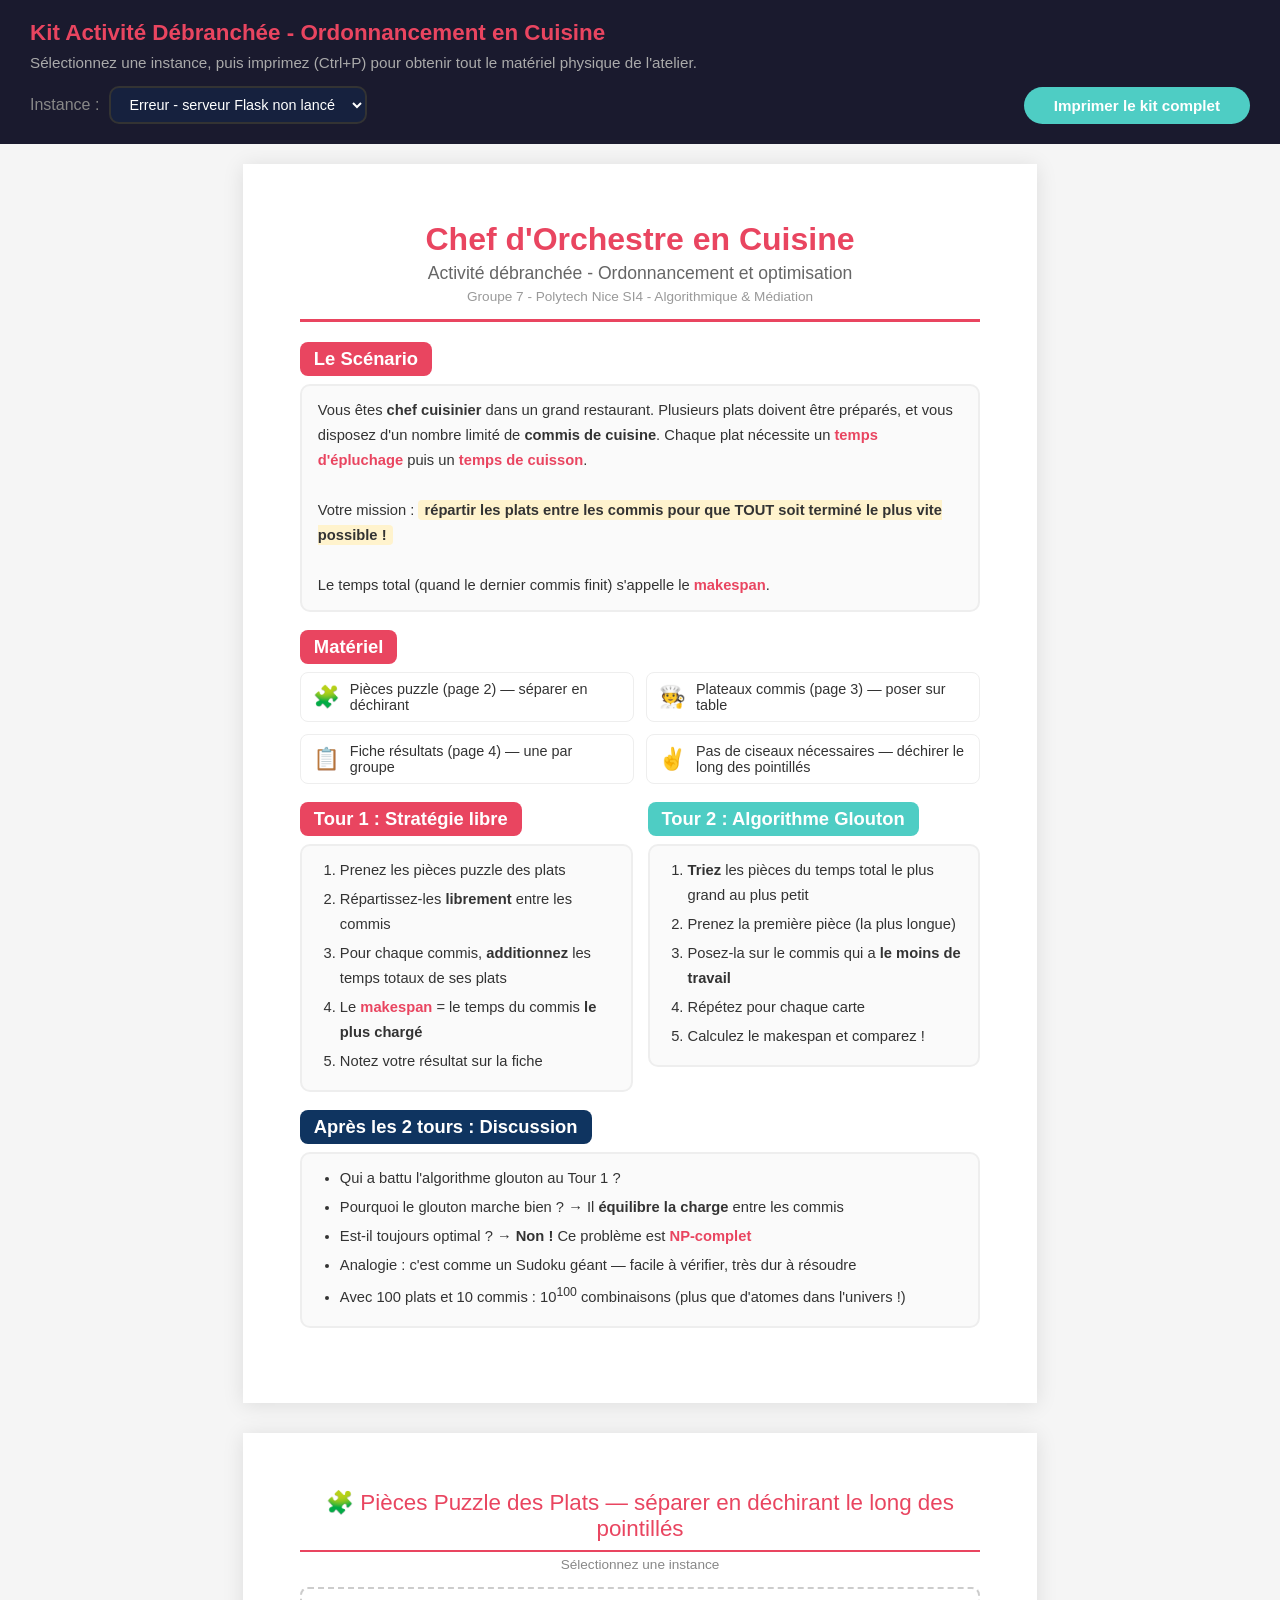
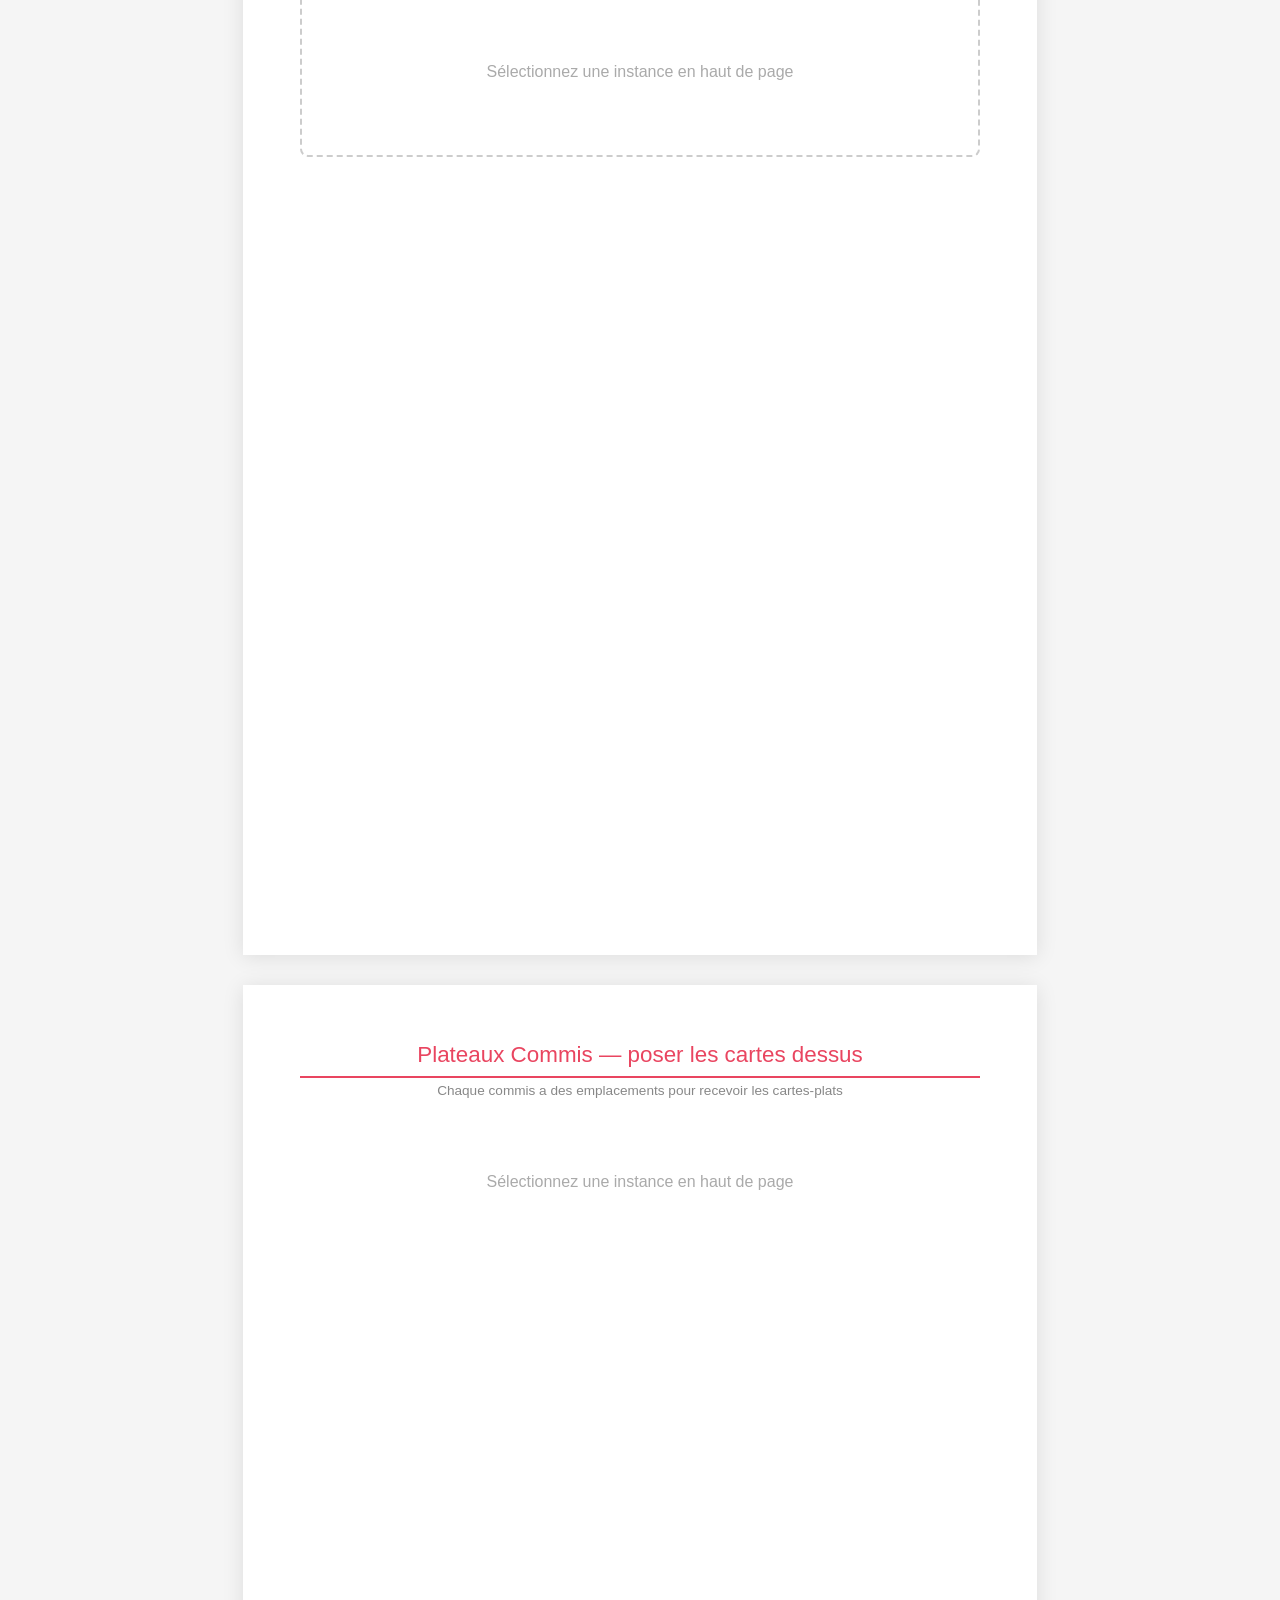
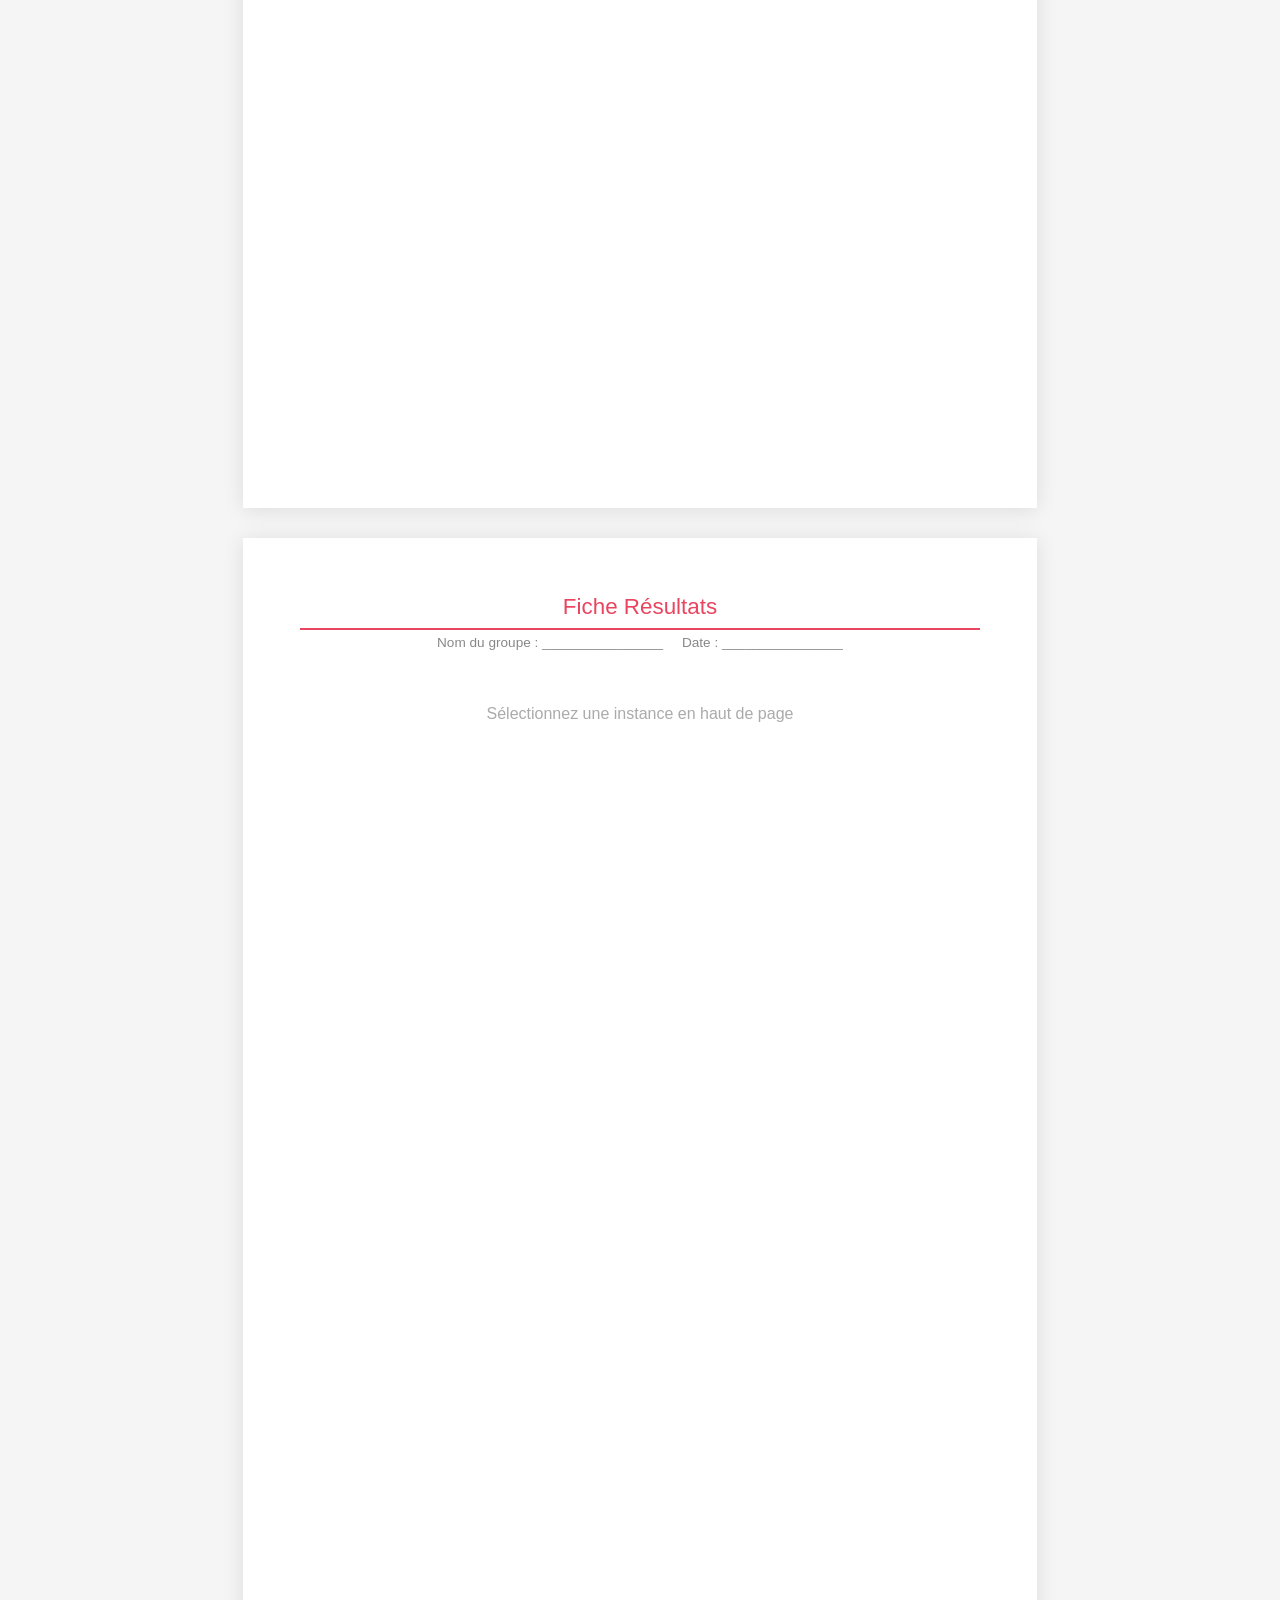
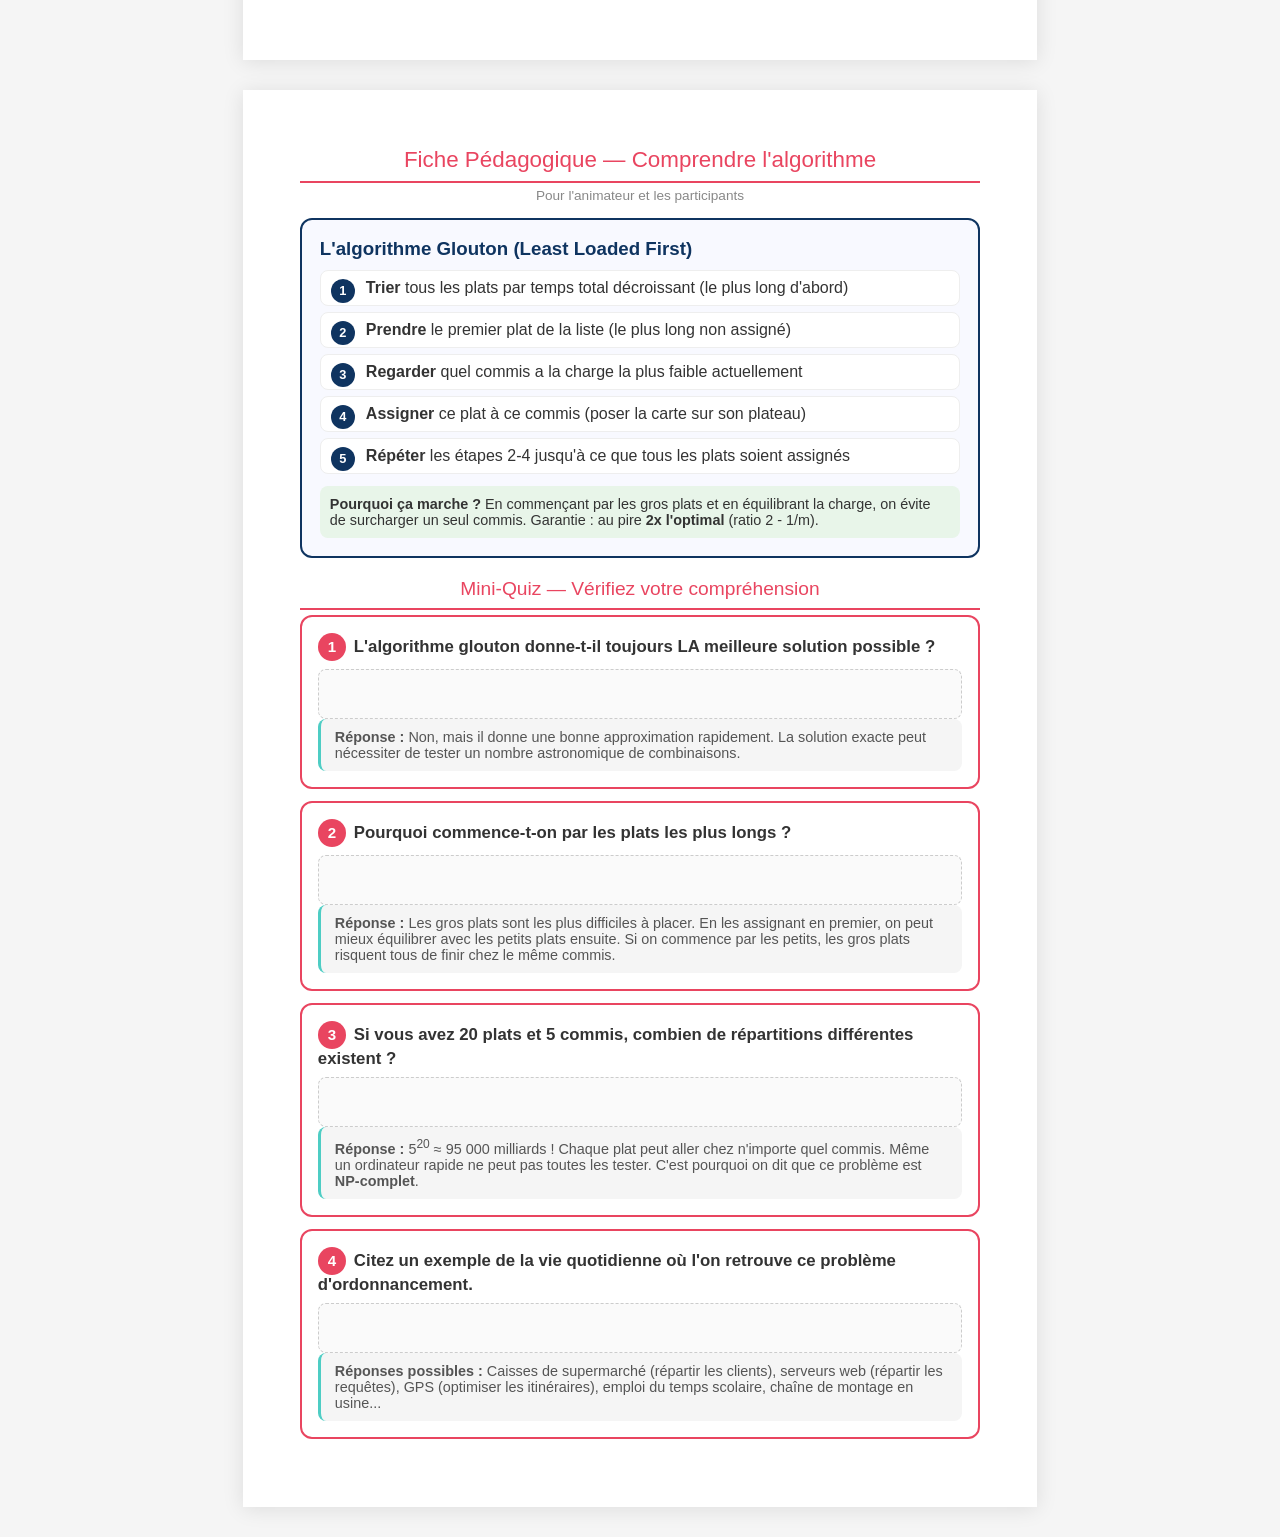
==== commit 81a08529: "Merge 9acc2f55f04925cecc2e03ec27a2bc906608f003 into c56bcc68a3ad7d96991318b80df38a87f0e3fa73" ====
--- a/templates/activite_debranchee.html
+++ b/templates/activite_debranchee.html
@@ -4,7 +4,6 @@
     <meta charset="UTF-8">
     <meta name="viewport" content="width=device-width, initial-scale=1.0">
     <title>Kit Activit&eacute; D&eacute;branch&eacute;e - Ordonnancement en Cuisine</title>
-    <link href="https://fonts.googleapis.com/css2?family=Fredoka+One&family=Nunito:wght@400;600;700;800&display=swap" rel="stylesheet">
     <style>
         * { margin: 0; padding: 0; box-sizing: border-box; }
         body { font-family: 'Segoe UI', Tahoma, Geneva, Verdana, sans-serif; background: #f5f5f5; color: #333; }
@@ -256,139 +255,10 @@
             font-size: 0.8em; font-weight: bold;
         }
 
-        /* ===== PEDAGOGICAL SCREEN SECTIONS ===== */
-        :root {
-            --ped-accent:#FF6B6B; --ped-green:#00B894; --ped-purple:#A29BFE;
-            --ped-yellow:#FDCB6E; --ped-blue:#74B9FF; --ped-dark:#2D3436;
-            --ped-muted:#636E72; --ped-prep:#00B894; --ped-cook:#FF6B6B;
-            --ped-shadow:4px 4px 0px rgba(0,0,0,.18);
-            --ped-shadow-lg:6px 6px 0px rgba(0,0,0,.2);
-            --ped-bounce:cubic-bezier(0.68,-0.55,0.265,1.55);
-            --ped-r:14px;
-        }
-        .screen-pedagogy { display: block; background: #eef0f4; padding: 0 0 32px; border-bottom: 3px solid #333; margin-bottom: 20px; }
-        .ped-header { padding: 18px 28px; background: linear-gradient(135deg,rgba(116,185,255,.92),rgba(162,155,254,.92)); border-bottom: 3px solid var(--ped-dark); font-family: 'Fredoka One', cursive; font-size: 21px; color: white; text-shadow: 2px 2px 0 rgba(0,0,0,.15); }
-        .ped-page { max-width: 880px; margin: 0 auto; padding: 24px 24px 0; display: flex; flex-direction: column; gap: 24px; font-family: 'Nunito','Segoe UI',sans-serif; }
-        .ped-card { background: linear-gradient(180deg,rgba(255,255,255,.98),rgba(255,248,220,.98)); border: 3px solid var(--ped-dark); border-radius: var(--ped-r); padding: 24px 28px; box-shadow: var(--ped-shadow-lg); }
-        .ped-card-header { display: flex; align-items: center; gap: 10px; margin-bottom: 8px; }
-        .ped-badge { display: inline-flex; align-items: center; justify-content: center; width: 32px; height: 32px; border-radius: 50%; background: var(--ped-accent); color: white; font-family: 'Fredoka One',cursive; font-size: 14px; border: 2px solid var(--ped-dark); box-shadow: var(--ped-shadow); flex-shrink: 0; }
-        .ped-title { font-family: 'Fredoka One',cursive; font-size: 21px; color: var(--ped-accent); }
-        .ped-sub { font-size: 13px; font-weight: 600; color: var(--ped-muted); margin-bottom: 16px; line-height: 1.6; }
-        /* Hook */
-        .ped-hook { background: linear-gradient(135deg,rgba(116,185,255,.12),rgba(162,155,254,.12)); border: 2px solid var(--ped-blue); border-radius: 12px; padding: 22px; text-align: center; margin-bottom: 18px; }
-        .ped-hook-emoji { font-size: 50px; display: block; margin-bottom: 12px; animation: pedFloat 3s ease-in-out infinite; }
-        @keyframes pedFloat { 0%,100%{transform:translateY(0)} 50%{transform:translateY(-8px)} }
-        .ped-hook-q { font-family: 'Fredoka One',cursive; font-size: 17px; color: var(--ped-dark); line-height: 1.5; max-width: 580px; margin: 0 auto 10px; }
-        .ped-hook-a { font-size: 13px; font-weight: 700; color: var(--ped-muted); }
-        /* Domains */
-        .ped-domain-grid { display: grid; grid-template-columns: repeat(2,1fr); gap: 10px; }
-        .ped-domain { display: flex; gap: 10px; align-items: flex-start; background: white; border: 2px solid #DFE6E9; border-radius: 10px; padding: 11px 13px; box-shadow: 3px 3px 0 rgba(0,0,0,.06); transition: transform .2s var(--ped-bounce); }
-        .ped-domain:hover { transform: translateY(-2px); }
-        .ped-domain.g{border-color:var(--ped-purple)} .ped-domain.f{border-color:var(--ped-yellow)} .ped-domain.c{border-color:var(--ped-green)} .ped-domain.l{border-color:var(--ped-blue)}
-        .ped-domain-icon { font-size: 26px; flex-shrink: 0; }
-        .ped-domain h3 { font-family: 'Fredoka One',cursive; font-size: 13px; margin-bottom: 2px; }
-        .ped-domain p  { font-size: 12px; color: var(--ped-muted); font-weight: 600; line-height: 1.4; }
-        /* Gantt */
-        .ped-gantt-wrap { overflow-x: auto; border-radius: 10px; margin-bottom: 10px; }
-        .ped-gantt-container { position: relative; background: #f5f2ea; border: 2px solid var(--ped-dark); border-radius: 10px; padding: 13px 13px 26px; min-width: 380px; }
-        .ped-rail-label { font-family: 'Fredoka One',cursive; font-size: 12px; color: var(--ped-muted); margin-bottom: 4px; }
-        .ped-rail { position: relative; height: 44px; background: rgba(255,255,255,.75); border: 2px solid #DFE6E9; border-radius: 7px; margin-bottom: 10px; overflow: visible; }
-        .ped-block { position: absolute; height: 100%; border-radius: 5px; display: flex; align-items: center; justify-content: center; font-family: 'Fredoka One',cursive; font-size: 10px; color: white; border: 2px solid rgba(0,0,0,.2); box-shadow: 2px 2px 0 rgba(0,0,0,.1); white-space: nowrap; overflow: hidden; text-overflow: ellipsis; padding: 0 4px; }
-        .ped-block.prep{background:var(--ped-prep)} .ped-block.cook{background:var(--ped-cook)}
-        .ped-block.idle{background:#DFE6E9;color:var(--ped-muted);border:2px dashed #B2BEC3;font-size:10px}
-        .ped-axis { position: relative; height: 18px; margin-top: 2px; }
-        .ped-tick { position: absolute; display: flex; flex-direction: column; align-items: center; font-size: 9px; color: var(--ped-muted); font-weight: 800; transform: translateX(-50%); }
-        .ped-tick-line { width: 1px; height: 6px; background: #B2BEC3; margin-bottom: 1px; }
-        .ped-makespan-tag { text-align: right; font-family: 'Fredoka One',cursive; font-size: 12px; color: var(--ped-green); margin-top: 4px; }
-        .ped-legend { display: flex; gap: 12px; flex-wrap: wrap; }
-        .ped-legend-item { display: flex; align-items: center; gap: 6px; font-family: 'Fredoka One',cursive; font-size: 12px; }
-        .ped-legend-dot { width: 18px; height: 12px; border-radius: 3px; border: 2px solid rgba(0,0,0,.15); }
-        .ped-note { background: rgba(253,203,110,.18); border: 2px solid var(--ped-yellow); border-radius: 9px; padding: 10px 13px; margin-top: 12px; font-size: 13px; font-weight: 700; color: var(--ped-dark); display: flex; gap: 8px; align-items: flex-start; line-height: 1.5; }
-        /* Challenge */
-        .ped-table { width: 100%; border-collapse: collapse; margin-bottom: 16px; font-size: 13px; }
-        .ped-table th { font-family: 'Fredoka One',cursive; font-size: 12px; color: var(--ped-muted); padding: 8px 13px; background: rgba(253,203,110,.28); border-bottom: 2px solid var(--ped-dark); text-align: left; }
-        .ped-table td { padding: 10px 13px; border-bottom: 1px dashed rgba(45,52,54,.1); font-weight: 700; }
-        .ped-table tr:last-child td { border-bottom: none; }
-        .b-prep { background: rgba(0,184,148,.15); color: var(--ped-green); padding: 2px 9px; border-radius: 20px; border: 2px solid var(--ped-green); font-family: 'Fredoka One',cursive; font-size: 12px; }
-        .b-cook { background: rgba(255,107,107,.15); color: var(--ped-accent); padding: 2px 9px; border-radius: 20px; border: 2px solid var(--ped-accent); font-family: 'Fredoka One',cursive; font-size: 12px; }
-        .ped-question { background: rgba(116,185,255,.12); border: 2px solid var(--ped-blue); border-radius: 10px; padding: 13px; font-family: 'Fredoka One',cursive; font-size: 15px; color: var(--ped-dark); text-align: center; margin-bottom: 14px; }
-        .ped-picker { display: flex; gap: 9px; flex-wrap: wrap; margin-bottom: 14px; }
-        .ped-pick-btn { display: flex; flex-direction: column; align-items: center; gap: 3px; padding: 9px 13px; background: white; border: 2px solid var(--ped-dark); border-radius: 10px; cursor: pointer; font-family: 'Fredoka One',cursive; box-shadow: var(--ped-shadow); transition: all .2s var(--ped-bounce); }
-        .ped-pick-btn:hover:not(:disabled){transform:translateY(-2px);border-color:var(--ped-purple)} .ped-pick-btn:disabled{opacity:.4;cursor:not-allowed}
-        .ped-pick-btn .pe{font-size:24px} .ped-pick-btn .pn{font-size:12px} .ped-pick-btn .pt{font-size:10px;color:var(--ped-muted)}
-        .ped-slots { display: flex; align-items: center; gap: 7px; flex-wrap: wrap; margin-bottom: 14px; }
-        .ped-slot { width: 60px; height: 60px; border: 2px dashed #B2BEC3; border-radius: 10px; display: flex; align-items: center; justify-content: center; font-family: 'Fredoka One',cursive; font-size: 22px; background: white; position: relative; transition: all .2s var(--ped-bounce); }
-        .ped-slot.filled{border-style:solid;border-color:var(--ped-dark);box-shadow:var(--ped-shadow)}
-        .ped-slot .sn { position: absolute; top: 3px; left: 4px; font-size: 9px; color: var(--ped-muted); font-family: 'Fredoka One',cursive; }
-        .ped-arrow { font-size: 16px; color: var(--ped-muted); }
-        .ped-btn-row { display: flex; gap: 9px; flex-wrap: wrap; margin-bottom: 12px; }
-        .ped-btn-primary { background: linear-gradient(135deg,var(--ped-green),#00a680); color: white; border: 3px solid var(--ped-dark); border-radius: 10px; padding: 9px 20px; font-family: 'Fredoka One',cursive; font-size: 14px; cursor: pointer; box-shadow: var(--ped-shadow-lg); transition: all .2s var(--ped-bounce); }
-        .ped-btn-primary:hover:not(:disabled){transform:translateY(-2px)} .ped-btn-primary:disabled{background:#DFE6E9;color:var(--ped-muted);cursor:not-allowed;transform:none}
-        .ped-btn-sec { background: white; color: var(--ped-dark); border: 2px solid var(--ped-dark); border-radius: 10px; padding: 9px 16px; font-family: 'Fredoka One',cursive; font-size: 13px; cursor: pointer; box-shadow: var(--ped-shadow); transition: all .2s; }
-        .ped-btn-sec:hover{background:#f8f8f8}
-        .ped-result { background: white; border: 3px solid var(--ped-dark); border-radius: 12px; padding: 16px; text-align: center; box-shadow: var(--ped-shadow-lg); margin-top: 4px; display: none; }
-        .ped-result.show{display:block;animation:pedPop .4s var(--ped-bounce)} @keyframes pedPop{from{transform:scale(.8);opacity:0}to{transform:scale(1);opacity:1}}
-        .ped-ms-val{font-family:'Fredoka One',cursive;font-size:36px} .ped-ms-lbl{font-size:12px;color:var(--ped-muted);font-weight:700}
-        .ped-verdict{margin-top:8px;font-size:13px;font-weight:700;line-height:1.5}
-        /* Permutations */
-        .ped-perm-grid { display: grid; grid-template-columns: repeat(4,1fr); gap: 10px; }
-        .ped-perm-card { background: white; border: 2px solid #DFE6E9; border-radius: 10px; padding: 14px 10px; text-align: center; box-shadow: 3px 3px 0 rgba(0,0,0,.06); transition: transform .2s var(--ped-bounce); }
-        .ped-perm-card:hover{transform:translateY(-2px)}
-        .ped-perm-card.danger{border-color:var(--ped-yellow);background:rgba(253,203,110,.06)}
-        .ped-perm-card.critical{border-color:var(--ped-accent);background:rgba(255,107,107,.06)}
-        .ped-perm-card.dead{border-color:#e17055;background:rgba(225,112,85,.08)}
-        .ped-perm-n{font-family:'Fredoka One',cursive;font-size:30px;color:var(--ped-accent)}
-        .ped-perm-lbl{font-size:11px;color:var(--ped-muted);font-weight:700;margin:2px 0 6px}
-        .ped-perm-count{font-family:'Courier New',monospace;font-size:12px;font-weight:800;word-break:break-all;line-height:1.4}
-        .ped-perm-v{font-size:10px;font-weight:700;margin-top:6px;padding:2px 6px;border-radius:20px;display:inline-block}
-        .pv-ok{background:rgba(0,184,148,.15);color:var(--ped-green)} .pv-warn{background:rgba(253,203,110,.3);color:#b7860b}
-        .pv-bad{background:rgba(255,107,107,.12);color:var(--ped-accent)} .pv-dead{background:rgba(45,52,54,.08);color:var(--ped-muted)}
-        .ped-concl{background:linear-gradient(135deg,rgba(255,107,107,.08),rgba(225,112,85,.08));border:3px solid var(--ped-accent);border-radius:12px;padding:16px 20px;margin-top:16px;text-align:center}
-        .ped-concl p{font-family:'Fredoka One',cursive;font-size:14px;color:var(--ped-dark);line-height:1.6}
-        .ped-concl .hl{color:var(--ped-accent)}
-        /* Johnson rules */
-        .ped-rules{display:flex;flex-direction:column;gap:9px;margin-bottom:18px}
-        .ped-rule{display:flex;gap:11px;align-items:flex-start;background:white;border:2px solid #DFE6E9;border-radius:10px;padding:11px 15px;box-shadow:3px 3px 0 rgba(0,0,0,.06);transition:all .3s}
-        .ped-rule.active{border-color:var(--ped-accent);background:rgba(255,107,107,.04)}
-        .ped-rule.done{border-color:var(--ped-green);background:rgba(0,184,148,.05)}
-        .ped-rule-num{width:28px;height:28px;border-radius:50%;display:flex;align-items:center;justify-content:center;font-family:'Fredoka One',cursive;font-size:13px;background:#DFE6E9;color:var(--ped-muted);border:2px solid var(--ped-dark);flex-shrink:0;transition:background .3s,color .3s}
-        .ped-rule.active .ped-rule-num{background:var(--ped-accent);color:white} .ped-rule.done .ped-rule-num{background:var(--ped-green);color:white}
-        .ped-rule h4{font-family:'Fredoka One',cursive;font-size:13px;margin-bottom:2px} .ped-rule p{font-size:12px;color:var(--ped-muted);font-weight:600;line-height:1.4}
-        .ped-intuition{background:rgba(162,155,254,.1);border:2px solid var(--ped-purple);border-radius:10px;padding:13px 16px;margin-bottom:18px}
-        .ped-intuition h4{font-family:'Fredoka One',cursive;font-size:14px;color:var(--ped-purple);margin-bottom:5px}
-        .ped-intuition p{font-size:12px;font-weight:600;color:var(--ped-dark);line-height:1.6}
-        .ped-divider{border:none;border-top:2px dashed #DFE6E9;margin:18px 0}
-        .ped-sim-title{font-family:'Fredoka One',cursive;font-size:17px;color:var(--ped-purple);margin-bottom:5px}
-        .ped-sim-sub{font-size:13px;color:var(--ped-muted);font-weight:600;margin-bottom:12px}
-        .ped-explanation{background:rgba(162,155,254,.08);border:2px solid var(--ped-purple);border-radius:10px;padding:11px 15px;font-size:13px;font-weight:600;color:var(--ped-dark);line-height:1.6;margin-bottom:12px;min-height:55px}
-        .ped-btn-next{background:linear-gradient(135deg,var(--ped-purple),#7c7ce8);color:white;border:3px solid var(--ped-dark);border-radius:10px;padding:8px 18px;font-family:'Fredoka One',cursive;font-size:14px;cursor:pointer;box-shadow:var(--ped-shadow-lg);transition:all .2s var(--ped-bounce)}
-        .ped-btn-next:hover:not(:disabled){transform:translateY(-2px)} .ped-btn-next:disabled{background:#DFE6E9;color:var(--ped-muted);cursor:not-allowed;transform:none}
-        .ped-btn-reset{background:white;color:var(--ped-dark);border:2px solid var(--ped-dark);border-radius:10px;padding:8px 14px;font-family:'Fredoka One',cursive;font-size:13px;cursor:pointer;box-shadow:var(--ped-shadow);transition:all .2s}
-        .ped-btn-reset:hover{background:#f8f8f8}
-        .ped-j-table-wrap{overflow-x:auto;margin-bottom:14px}
-        .ped-j-table{width:100%;border-collapse:collapse;font-size:13px;min-width:300px}
-        .ped-j-table th{font-family:'Fredoka One',cursive;font-size:11px;background:rgba(253,203,110,.28);border-bottom:2px solid var(--ped-dark);padding:8px 13px;text-align:left;color:var(--ped-muted);text-transform:uppercase}
-        .ped-j-table td{padding:9px 13px;border-bottom:1px dashed rgba(45,52,54,.1);font-weight:700;font-size:13px;transition:all .3s}
-        .ped-j-table tr:last-child td{border-bottom:none} .ped-j-table tr.j-placed td{opacity:.3;text-decoration:line-through}
-        .ped-j-table td.j-hl{background:rgba(255,107,107,.18);color:var(--ped-accent);border-radius:5px;animation:pedCellPulse .5s ease}
-        @keyframes pedCellPulse{0%,100%{box-shadow:none}50%{box-shadow:inset 0 0 0 2px rgba(255,107,107,.5)}}
-        .ped-order-wrap{display:flex;align-items:center;gap:6px;flex-wrap:wrap;background:white;border:3px solid var(--ped-dark);border-radius:11px;padding:11px 15px;margin-bottom:14px;min-height:52px;box-shadow:var(--ped-shadow)}
-        .ped-order-lbl{font-family:'Fredoka One',cursive;font-size:11px;color:var(--ped-muted)}
-        .ped-order-item{background:var(--ped-accent);color:white;border:2px solid var(--ped-dark);border-radius:7px;padding:4px 11px;font-family:'Fredoka One',cursive;font-size:13px;box-shadow:var(--ped-shadow);animation:pedSlide .3s var(--ped-bounce)}
-        .ped-order-item.end-p{background:var(--ped-purple)} .ped-order-item.mid-p{background:var(--ped-blue)}
-        @keyframes pedSlide{from{transform:scale(0);opacity:0}to{transform:scale(1);opacity:1}}
-        .ped-order-ph{border:2px dashed #B2BEC3;border-radius:7px;padding:4px 11px;font-family:'Fredoka One',cursive;font-size:12px;color:#B2BEC3}
-        .ped-final-card{background:linear-gradient(135deg,rgba(0,184,148,.1),rgba(84,240,196,.08));border:3px solid var(--ped-green);border-radius:12px;padding:18px;text-align:center;margin-top:18px}
-        .ped-final-card h3{font-family:'Fredoka One',cursive;font-size:19px;color:var(--ped-green);margin-bottom:9px}
-        .ped-final-order{font-family:'Fredoka One',cursive;font-size:20px;color:var(--ped-dark);margin-bottom:5px}
-        .ped-final-card p{font-size:12px;font-weight:600;color:var(--ped-muted);line-height:1.5}
-        @media(max-width:600px){.ped-domain-grid{grid-template-columns:1fr}.ped-perm-grid{grid-template-columns:repeat(2,1fr)}.ped-page{padding:12px 10px 0}.ped-card{padding:14px 12px}}
-
         /* ===== PRINT STYLES ===== */
         @media print {
             body { background: #fff; }
             .screen-ui { display: none !important; }
-            .screen-pedagogy { display: none !important; }
             .print-page { box-shadow: none; margin: 0; padding: 12mm; }
         }
 
@@ -411,208 +281,6 @@
         <button class="print-all-btn" onclick="window.print()">Imprimer le kit complet</button>
     </div>
 </div>
-
-<!-- ===== SCREEN PEDAGOGY ===== -->
-<div class="screen-pedagogy">
-  <div class="ped-header">🍳 L'Algorithme de Johnson — Atelier Lycée</div>
-  <div class="ped-page">
-
-    <!-- Section 1 : Introduction -->
-    <div class="ped-card">
-      <div class="ped-card-header">
-        <span class="ped-badge">1</span>
-        <div class="ped-title">Un problème du quotidien</div>
-      </div>
-      <div class="ped-sub">Un problème d'organisation simple en apparence… qui cache une vraie complexité mathématique.</div>
-      <div class="ped-hook">
-        <span class="ped-hook-emoji">🍽️</span>
-        <div class="ped-hook-q">"Imaginez que vous devez préparer plusieurs plats dans un restaurant,
-          mais vous n'avez qu'<strong>un seul commis</strong> et qu'<strong>un seul four</strong>."</div>
-        <div class="ped-hook-a">Dans quel ordre cuisiner pour finir le plus vite possible ?</div>
-      </div>
-      <p style="font-family:'Fredoka One',cursive;font-size:13px;color:var(--ped-muted);margin-bottom:9px;">Ce type de problème existe partout dans le monde réel :</p>
-      <div class="ped-domain-grid">
-        <div class="ped-domain g"><div class="ped-domain-icon">🎮</div><div><h3>Jeux vidéo</h3><p>Les serveurs traitent des millions de requêtes — l'ordre impacte la fluidité.</p></div></div>
-        <div class="ped-domain f"><div class="ped-domain-icon">🏭</div><div><h3>Usines</h3><p>Sur une chaîne de montage, les pièces doivent arriver dans le bon ordre.</p></div></div>
-        <div class="ped-domain c"><div class="ped-domain-icon">💻</div><div><h3>Ordinateurs</h3><p>Le CPU jongle avec des dizaines de tâches grâce aux algorithmes d'ordonnancement.</p></div></div>
-        <div class="ped-domain l"><div class="ped-domain-icon">🚚</div><div><h3>Logistique</h3><p>Amazon prépare des millions de commandes — l'ordre des livraisons change tout.</p></div></div>
-      </div>
-    </div>
-
-    <!-- Section 2 : Visualisation -->
-    <div class="ped-card">
-      <div class="ped-card-header">
-        <span class="ped-badge" style="background:var(--ped-blue)">2</span>
-        <div class="ped-title" style="color:var(--ped-blue)">Visualiser le problème</div>
-      </div>
-      <div class="ped-sub">Chaque plat passe d'abord chez le <strong>commis</strong> (préparation) puis dans le <strong>four</strong> (cuisson). Voici l'ordre A → B → C :</div>
-      <div class="ped-gantt-wrap"><div id="ped-gantt-intro" class="ped-gantt-container"></div></div>
-      <div class="ped-legend" style="margin-top:10px;">
-        <div class="ped-legend-item"><div class="ped-legend-dot" style="background:var(--ped-prep)"></div>Commis — Prépa.</div>
-        <div class="ped-legend-item"><div class="ped-legend-dot" style="background:var(--ped-cook)"></div>Four — Cuisson</div>
-        <div class="ped-legend-item"><div class="ped-legend-dot" style="background:#DFE6E9;border:2px dashed #B2BEC3"></div>Four en attente</div>
-      </div>
-      <div class="ped-note">
-        <span>⚠️</span>
-        <span><strong>Contrainte clé :</strong> le four ne peut démarrer un plat que lorsque le commis a terminé sa prépa. S'il finit avant, il <em>attend</em> — temps perdu visible dans le diagramme !</span>
-      </div>
-    </div>
-
-    <!-- Section 3 : Défi -->
-    <div class="ped-card">
-      <div class="ped-card-header">
-        <span class="ped-badge" style="background:var(--ped-purple)">3</span>
-        <div class="ped-title" style="color:var(--ped-purple)">Ton défi !</div>
-      </div>
-      <div class="ped-sub">Dans quel ordre faut-il préparer ces 3 plats pour finir le plus vite possible ?</div>
-      <table class="ped-table">
-        <thead><tr><th>Plat</th><th>🟢 Préparation (commis)</th><th>🔴 Cuisson (four)</th></tr></thead>
-        <tbody>
-          <tr><td><strong>🥗 Plat A</strong></td><td><span class="b-prep">3 min</span></td><td><span class="b-cook">7 min</span></td></tr>
-          <tr><td><strong>🍕 Plat B</strong></td><td><span class="b-prep">6 min</span></td><td><span class="b-cook">2 min</span></td></tr>
-          <tr><td><strong>🥩 Plat C</strong></td><td><span class="b-prep">4 min</span></td><td><span class="b-cook">5 min</span></td></tr>
-        </tbody>
-      </table>
-      <div class="ped-question">🤔 Dans quel ordre prépares-tu les plats pour finir le plus vite possible ?</div>
-      <p style="font-size:12px;font-weight:700;color:var(--ped-muted);margin-bottom:10px;">Clique sur les plats dans l'ordre que tu veux tester :</p>
-      <div class="ped-picker" id="ped-picker">
-        <button class="ped-pick-btn" data-pdish="A" onclick="pedPickDish('A')"><span class="pe">🥗</span><span class="pn">Plat A</span><span class="pt">Prép:3 · Cuis:7</span></button>
-        <button class="ped-pick-btn" data-pdish="B" onclick="pedPickDish('B')"><span class="pe">🍕</span><span class="pn">Plat B</span><span class="pt">Prép:6 · Cuis:2</span></button>
-        <button class="ped-pick-btn" data-pdish="C" onclick="pedPickDish('C')"><span class="pe">🥩</span><span class="pn">Plat C</span><span class="pt">Prép:4 · Cuis:5</span></button>
-      </div>
-      <div class="ped-slots" id="ped-slots">
-        <div class="ped-slot" id="pslot-1"><span class="sn">1er</span>?</div>
-        <div class="ped-arrow">→</div>
-        <div class="ped-slot" id="pslot-2"><span class="sn">2e</span>?</div>
-        <div class="ped-arrow">→</div>
-        <div class="ped-slot" id="pslot-3"><span class="sn">3e</span>?</div>
-      </div>
-      <div class="ped-btn-row">
-        <button class="ped-btn-primary" id="ped-btn-calc" onclick="pedCalculate()" disabled>📊 Calculer le makespan</button>
-        <button class="ped-btn-sec" onclick="pedReset()">🔄 Recommencer</button>
-      </div>
-      <div class="ped-result" id="ped-result">
-        <div class="ped-ms-val" id="ped-ms-val">--</div>
-        <div class="ped-ms-lbl">minutes pour tout finir (makespan)</div>
-        <div class="ped-verdict" id="ped-verdict"></div>
-      </div>
-      <div style="margin-top:12px;display:none;" id="ped-gantt-challenge-wrap">
-        <p style="font-family:'Fredoka One',cursive;font-size:12px;color:var(--ped-muted);margin-bottom:6px;">Ton planning :</p>
-        <div class="ped-gantt-wrap"><div id="ped-gantt-challenge" class="ped-gantt-container"></div></div>
-      </div>
-      <div style="margin-top:12px;display:none;" id="ped-reveal">
-        <div class="ped-note" style="border-color:var(--ped-green);background:rgba(0,184,148,.08);">
-          <span>🏆</span><span><strong>L'ordre optimal est A → C → B</strong> avec un makespan de <strong>17 minutes</strong>. Découvre comment l'algorithme de Johnson le trouve en section 5 !</span>
-        </div>
-      </div>
-    </div>
-
-    <!-- Section 4 : Pourquoi difficile -->
-    <div class="ped-card">
-      <div class="ped-card-header">
-        <span class="ped-badge" style="background:var(--ped-yellow);color:var(--ped-dark)">4</span>
-        <div class="ped-title" style="color:#b7860b">Pourquoi c'est difficile ?</div>
-      </div>
-      <div class="ped-sub">La force brute (tester tous les ordres) devient impossible très vite :</div>
-      <div class="ped-perm-grid">
-        <div class="ped-perm-card"><div class="ped-perm-n">3</div><div class="ped-perm-lbl">plats</div><div class="ped-perm-count">6</div><div class="ped-perm-v pv-ok">⚡ Instantané</div></div>
-        <div class="ped-perm-card danger"><div class="ped-perm-n">5</div><div class="ped-perm-lbl">plats</div><div class="ped-perm-count">120</div><div class="ped-perm-v pv-warn">😐 Encore ok</div></div>
-        <div class="ped-perm-card critical"><div class="ped-perm-n">10</div><div class="ped-perm-lbl">plats</div><div class="ped-perm-count">3 628 800</div><div class="ped-perm-v pv-bad">⚠️ Long…</div></div>
-        <div class="ped-perm-card dead"><div class="ped-perm-n">20</div><div class="ped-perm-lbl">plats</div><div class="ped-perm-count" style="font-size:10px">2 432 902 008<br>176 640 000</div><div class="ped-perm-v pv-dead">💀 Impossible</div></div>
-      </div>
-      <div class="ped-concl"><p>Pour <span class="hl">n plats</span>, il y a <span class="hl">n! combinaisons</span>. Avec 20 plats, même le plus puissant des ordinateurs ne peut pas toutes les tester. <strong>Il faut un algorithme intelligent !</strong></p></div>
-    </div>
-
-    <!-- Section 5 : Algorithme de Johnson -->
-    <div class="ped-card">
-      <div class="ped-card-header">
-        <span class="ped-badge" style="background:var(--ped-green)">5</span>
-        <div class="ped-title" style="color:var(--ped-green)">L'algorithme de Johnson</div>
-      </div>
-      <div class="ped-sub">En 1954, Selmer M. Johnson a découvert une règle simple et <strong>toujours optimale</strong> pour 1 commis + 1 four.</div>
-      <div class="ped-rules" id="ped-rules">
-        <div class="ped-rule" id="ped-rule-1"><div class="ped-rule-num">1</div><div><h4>Trouver la plus petite durée</h4><p>Parmi tous les temps de prépa ET de cuisson, identifier la valeur minimale.</p></div></div>
-        <div class="ped-rule" id="ped-rule-2"><div class="ped-rule-num">2</div><div><h4>Si c'est une préparation → placer au début</h4><p>Le plat avec le plus court temps de prépa passe en premier.</p></div></div>
-        <div class="ped-rule" id="ped-rule-3"><div class="ped-rule-num">3</div><div><h4>Si c'est une cuisson → placer à la fin</h4><p>Le plat avec le plus court temps de cuisson passe en dernier.</p></div></div>
-        <div class="ped-rule" id="ped-rule-4"><div class="ped-rule-num">4</div><div><h4>Retirer ce plat et recommencer</h4><p>Enlever le plat placé et répéter jusqu'à ce que tous soient ordonnés.</p></div></div>
-      </div>
-      <div class="ped-intuition">
-        <h4>💡 L'intuition</h4>
-        <p><strong>Préparer en premier les plats à courte prépa</strong> → le four démarre tôt et n'attend jamais.<br>
-        <strong>Terminer par les plats à courte cuisson</strong> → le four finit vite, zéro temps mort à la fin.</p>
-      </div>
-
-      <!-- Image : exemple de timeline Johnson -->
-      <div style="margin-bottom:18px;">
-        <p style="font-family:'Fredoka One',cursive;font-size:13px;color:var(--ped-muted);margin-bottom:8px;">
-          📊 Exemple de résultat de l'algorithme de Johnson :
-        </p>
-        <div style="overflow-x:auto;border-radius:12px;border:3px solid var(--ped-dark);box-shadow:var(--ped-shadow-lg);">
-          <img src="/static/assets/image.png" alt="Timeline Johnson's Algorithm — exemple avec plusieurs plats"
-               style="display:block;width:100%;min-width:400px;border-radius:9px;">
-        </div>
-        <p style="font-size:11px;color:var(--ped-muted);font-weight:700;margin-top:6px;text-align:center;">
-          Ressource 1 (Commis — vert) et Ressource 2 (Four — rouge) : l'algorithme de Johnson minimise les temps d'attente.
-        </p>
-      </div>
-
-      <hr class="ped-divider">
-      <div class="ped-sim-title">🔬 Simulation pas-à-pas</div>
-      <div class="ped-sim-sub">Appliquons Johnson à nos 3 plats. Clique sur « Étape suivante ».</div>
-      <div class="ped-explanation" id="ped-sim-expl">Clique sur <strong>« Étape suivante »</strong> pour démarrer la simulation de l'algorithme de Johnson.</div>
-      <div class="ped-btn-row">
-        <button class="ped-btn-next" id="ped-btn-next" onclick="pedNextStep()">Étape suivante →</button>
-        <button class="ped-btn-reset" onclick="pedResetSim()">🔄 Recommencer</button>
-      </div>
-      <div class="ped-j-table-wrap">
-        <table class="ped-j-table">
-          <thead><tr><th>Plat</th><th>🟢 Préparation</th><th>🔴 Cuisson</th><th>Décision</th></tr></thead>
-          <tbody>
-            <tr id="pj-row-A"><td><strong>🥗 Plat A</strong></td><td id="pj-A-prep">3 min</td><td id="pj-A-cook">7 min</td><td id="pj-A-st">—</td></tr>
-            <tr id="pj-row-B"><td><strong>🍕 Plat B</strong></td><td id="pj-B-prep">6 min</td><td id="pj-B-cook">2 min</td><td id="pj-B-st">—</td></tr>
-            <tr id="pj-row-C"><td><strong>🥩 Plat C</strong></td><td id="pj-C-prep">4 min</td><td id="pj-C-cook">5 min</td><td id="pj-C-st">—</td></tr>
-          </tbody>
-        </table>
-      </div>
-      <p style="font-family:'Fredoka One',cursive;font-size:12px;color:var(--ped-muted);margin-bottom:6px;">Ordre en construction :</p>
-      <div class="ped-order-wrap" id="ped-order-wrap">
-        <span class="ped-order-lbl">Début →</span>
-        <span class="ped-order-ph">? · ? · ?</span>
-        <span class="ped-order-lbl">→ Fin</span>
-      </div>
-      <div id="ped-final" style="display:none;">
-        <div class="ped-final-card">
-          <h3>🏆 Ordre optimal trouvé !</h3>
-          <div class="ped-final-order">🥗 A → 🥩 C → 🍕 B</div>
-          <p>Johnson garantit le makespan minimal — O(n log n), rapide même pour 1 000 plats !</p>
-        </div>
-        <p style="font-family:'Fredoka One',cursive;font-size:13px;color:var(--ped-muted);margin:14px 0 7px">Timeline optimale — A → C → B :</p>
-        <div class="ped-gantt-wrap"><div id="ped-gantt-johnson" class="ped-gantt-container"></div></div>
-        <div class="ped-note" style="border-color:var(--ped-green);background:rgba(0,184,148,.08);margin-top:10px;">
-          <span>✅</span><span>Avec l'ordre de Johnson, le four <strong>ne attend jamais</strong> entre les plats. Zéro temps mort = makespan minimal !</span>
-        </div>
-      </div>
-    </div>
-
-    <!-- Séparateur vers le kit imprimable -->
-    <div style="background:white;border:3px solid var(--ped-dark);border-radius:var(--ped-r);padding:18px 22px;box-shadow:var(--ped-shadow-lg);">
-      <div style="display:grid;grid-template-columns:1fr 1fr;gap:16px;align-items:center;">
-        <div style="text-align:center;">
-          <p style="font-family:'Fredoka One',cursive;font-size:17px;color:var(--ped-dark);margin-bottom:6px;">📄 Kit d'activité débranchée ci-dessous</p>
-          <p style="font-size:12px;font-weight:600;color:var(--ped-muted);">Sélectionne une instance et imprime (Ctrl+P) pour obtenir le matériel physique de l'atelier.</p>
-        </div>
-        <div>
-          <img src="/static/assets/img.png" alt="Activité débranchée en classe — étudiants travaillant sur l'algorithme de Johnson"
-               style="width:100%;border-radius:10px;border:2px solid var(--ped-dark);box-shadow:var(--ped-shadow);display:block;">
-          <p style="font-size:10px;color:var(--ped-muted);font-weight:700;margin-top:5px;text-align:center;">
-            Exemple de l'activité débranchée en classe
-          </p>
-        </div>
-      </div>
-    </div>
-
-  </div><!-- /ped-page -->
-</div><!-- /screen-pedagogy -->
 
 <!-- ===== PAGE 1 : REGLES DU JEU ===== -->
 <div class="print-page" id="page-rules">
@@ -769,184 +437,6 @@
 </div>
 
 <script>
-// ===== PEDAGOGICAL SECTIONS =====
-const PED_DISHES = {
-  A:{ emoji:'🥗', prep:3, cook:7 },
-  B:{ emoji:'🍕', prep:6, cook:2 },
-  C:{ emoji:'🥩', prep:4, cook:5 },
-};
-const PED_KEYS = ['A','B','C'];
-
-function pedComputeSchedule(order) {
-  let prepEnd=0, cookEnd=0;
-  const items=[];
-  for (const k of order) {
-    const d=PED_DISHES[k];
-    const ps=prepEnd; prepEnd=ps+d.prep;
-    const cs=Math.max(prepEnd,cookEnd); cookEnd=cs+d.cook;
-    items.push({key:k,ps,prepEnd,cs,cookEnd});
-  }
-  return {items, makespan:cookEnd};
-}
-
-function pedRenderGantt(containerId, order, px) {
-  px=px||24;
-  const {items,makespan}=pedComputeSchedule(order);
-  const W=(makespan+1)*px;
-  const c=document.getElementById(containerId);
-  if(!c) return;
-  let h='';
-  h+=`<div class="ped-rail-label">👨‍🍳 Commis (Préparation)</div>`;
-  h+=`<div class="ped-rail" style="width:${W}px">`;
-  for(const it of items){
-    const l=it.ps*px, w=(it.prepEnd-it.ps)*px;
-    h+=`<div class="ped-block prep" style="left:${l}px;width:${w}px">${PED_DISHES[it.key].emoji} ${it.key} (${PED_DISHES[it.key].prep}min)</div>`;
-  }
-  h+=`</div>`;
-  h+=`<div class="ped-rail-label" style="margin-top:7px">🔥 Four (Cuisson)</div>`;
-  h+=`<div class="ped-rail" style="width:${W}px">`;
-  let prev=0;
-  for(const it of items){
-    if(prev>0 && it.cs>prev)
-      h+=`<div class="ped-block idle" style="left:${prev*px}px;width:${(it.cs-prev)*px}px">⏳</div>`;
-    const l=it.cs*px, w=(it.cookEnd-it.cs)*px;
-    h+=`<div class="ped-block cook" style="left:${l}px;width:${w}px">${PED_DISHES[it.key].emoji} ${it.key} (${PED_DISHES[it.key].cook}min)</div>`;
-    prev=it.cookEnd;
-  }
-  h+=`</div>`;
-  h+=`<div class="ped-axis" style="width:${W}px;position:relative;">`;
-  const step=makespan<=12?1:2;
-  for(let t=0;t<=makespan;t+=step)
-    h+=`<div class="ped-tick" style="left:${t*px}px"><div class="ped-tick-line"></div>${t}</div>`;
-  h+=`</div>`;
-  h+=`<div class="ped-makespan-tag">Makespan = <strong>${makespan} min</strong></div>`;
-  c.innerHTML=h;
-}
-
-pedRenderGantt('ped-gantt-intro',['A','B','C'],24);
-
-/* Challenge */
-let pedOrder=[];
-function pedPickDish(k){
-  if(pedOrder.includes(k)||pedOrder.length>=3) return;
-  pedOrder.push(k);
-  document.querySelector(`[data-pdish="${k}"]`).disabled=true;
-  pedUpdateSlots();
-  if(pedOrder.length===3) document.getElementById('ped-btn-calc').disabled=false;
-}
-function pedUpdateSlots(){
-  const lbl=['1er','2e','3e'];
-  for(let i=0;i<3;i++){
-    const s=document.getElementById(`pslot-${i+1}`);
-    if(pedOrder[i]){s.innerHTML=`<span class="sn">${lbl[i]}</span>${PED_DISHES[pedOrder[i]].emoji}`;s.classList.add('filled');}
-    else{s.innerHTML=`<span class="sn">${lbl[i]}</span>?`;s.classList.remove('filled');}
-  }
-}
-function pedCalculate(){
-  if(pedOrder.length<3) return;
-  const {makespan}=pedComputeSchedule(pedOrder);
-  const msEl=document.getElementById('ped-ms-val');
-  const vd=document.getElementById('ped-verdict');
-  msEl.textContent=makespan+' min';
-  if(makespan===17){msEl.style.color='var(--ped-green)';vd.innerHTML='🏆 <span style="color:var(--ped-green)">Bravo ! C\'est l\'ordre optimal !</span>';}
-  else if(makespan<=19){msEl.style.color='#b7860b';vd.innerHTML=`😊 Pas mal ! L'optimal est <strong>17 min</strong>.`;}
-  else{msEl.style.color='var(--ped-accent)';vd.innerHTML=`🤔 Il y a mieux ! L'optimal est <strong>17 min</strong>.`;}
-  document.getElementById('ped-result').classList.add('show');
-  pedRenderGantt('ped-gantt-challenge',pedOrder,22);
-  document.getElementById('ped-gantt-challenge-wrap').style.display='block';
-  document.getElementById('ped-reveal').style.display='block';
-}
-function pedReset(){
-  pedOrder=[];
-  document.getElementById('ped-btn-calc').disabled=true;
-  document.getElementById('ped-result').classList.remove('show');
-  document.getElementById('ped-gantt-challenge-wrap').style.display='none';
-  document.getElementById('ped-reveal').style.display='none';
-  pedUpdateSlots();
-  document.querySelectorAll('.ped-pick-btn').forEach(b=>b.disabled=false);
-}
-
-/* Johnson simulation
-   A(3,7) B(6,2) C(4,5)
-   Étape 1: min=CuisB=2 → B à la FIN
-   Étape 2: min=PrépA=3 → A au DÉBUT
-   Étape 3: C au milieu
-   Résultat: A→C→B, makespan=17 */
-const PED_SIM_STEPS=[
-  {expl:'🔍 <strong>Étape 1 :</strong> Min global = <span style="color:var(--ped-accent)">Cuis B = 2</span>. C\'est une cuisson → <strong>Plat B placé à la fin</strong>.',hl:{d:'B',c:'cook'},place:{d:'B',p:'end'},st:'→ Fin 🔴',rules:[1,3]},
-  {expl:'🔍 <strong>Étape 2 :</strong> Restants : A et C. Min = <span style="color:var(--ped-green)">Prép A = 3</span>. C\'est une préparation → <strong>Plat A placé au début</strong>.',hl:{d:'A',c:'prep'},place:{d:'A',p:'front'},st:'→ Début 🟢',rules:[1,2]},
-  {expl:'🔍 <strong>Étape 3 :</strong> Il reste le <strong>Plat C</strong> → milieu automatique. Ordre final : <strong>A → C → B</strong>.',hl:{d:'C',c:null},place:{d:'C',p:'mid'},st:'→ Milieu 🔵',rules:[4]},
-  {expl:'✅ <strong>Terminé !</strong> Ordre optimal : <strong>A → C → B</strong>, makespan = <strong>17 min</strong>. Garanti optimal en O(n log n) !',hl:null,place:null,rules:[1,2,3,4],done:true},
-];
-let pedSimStep=0,pedFront=[],pedEnd=[],pedMid=[],pedPlaced=new Set();
-
-function pedGetOrder(){
-  const placed=new Set([...pedFront,...pedEnd,...pedMid]);
-  const unpl=PED_KEYS.filter(d=>!placed.has(d));
-  return [...pedFront,...pedMid,...unpl,...[...pedEnd].reverse()];
-}
-function pedRenderOrder(){
-  const ord=pedGetOrder();
-  const d=document.getElementById('ped-order-wrap');
-  let h='<span class="ped-order-lbl">Début →</span>';
-  ord.forEach((k,i)=>{
-    const conf=pedPlaced.has(k);
-    if(conf){const cls=pedEnd.includes(k)?'end-p':pedMid.includes(k)?'mid-p':'';h+=`<span class="ped-order-item ${cls}">${PED_DISHES[k].emoji} ${k}</span>`;}
-    else h+=`<span class="ped-order-ph">${PED_DISHES[k].emoji} ?</span>`;
-    if(i<ord.length-1) h+=`<span style="color:var(--ped-muted);font-size:14px;margin:0 1px">→</span>`;
-  });
-  h+='<span class="ped-order-lbl">→ Fin</span>';
-  d.innerHTML=h;
-}
-function pedClearHl(){
-  PED_KEYS.forEach(d=>{
-    document.getElementById(`pj-${d}-prep`)?.classList.remove('j-hl');
-    document.getElementById(`pj-${d}-cook`)?.classList.remove('j-hl');
-  });
-}
-function pedApplyRules(ids){
-  document.querySelectorAll('.ped-rule').forEach(r=>r.classList.remove('active'));
-  ids.forEach(i=>document.getElementById(`ped-rule-${i}`)?.classList.add('active'));
-}
-function pedNextStep(){
-  if(pedSimStep>=PED_SIM_STEPS.length) return;
-  const step=PED_SIM_STEPS[pedSimStep];
-  document.getElementById('ped-sim-expl').innerHTML=step.expl;
-  pedClearHl();
-  if(step.hl?.c) document.getElementById(`pj-${step.hl.d}-${step.hl.c}`)?.classList.add('j-hl');
-  if(step.place){
-    const{d,p}=step.place; pedPlaced.add(d);
-    if(p==='front') pedFront.push(d); else if(p==='end') pedEnd.push(d); else pedMid.push(d);
-    document.getElementById(`pj-row-${d}`)?.classList.add('j-placed');
-    document.getElementById(`pj-${d}-st`).textContent=step.st;
-    pedRenderOrder();
-  }
-  if(step.rules) pedApplyRules(step.rules);
-  if(step.done){
-    document.getElementById('ped-btn-next').disabled=true;
-    document.getElementById('ped-final').style.display='block';
-    pedRenderGantt('ped-gantt-johnson',['A','C','B'],24);
-    document.querySelectorAll('.ped-rule').forEach(r=>{r.classList.remove('active');r.classList.add('done');});
-    pedClearHl();
-  }
-  pedSimStep++;
-}
-function pedResetSim(){
-  pedSimStep=0; pedFront=[]; pedEnd=[]; pedMid=[]; pedPlaced=new Set();
-  document.getElementById('ped-sim-expl').innerHTML='Clique sur <strong>« Étape suivante »</strong> pour démarrer la simulation.';
-  document.getElementById('ped-btn-next').disabled=false;
-  document.getElementById('ped-final').style.display='none';
-  PED_KEYS.forEach(d=>{
-    document.getElementById(`pj-row-${d}`)?.classList.remove('j-placed');
-    document.getElementById(`pj-${d}-st`).textContent='—';
-    document.getElementById(`pj-${d}-prep`)?.classList.remove('j-hl');
-    document.getElementById(`pj-${d}-cook`)?.classList.remove('j-hl');
-  });
-  document.querySelectorAll('.ped-rule').forEach(r=>r.classList.remove('active','done'));
-  pedRenderOrder();
-}
-pedRenderOrder();
-
 // ===== ICONS =====
 const ICONS = {
     "pomme":"\u{1F34E}","poire":"\u{1F350}","mangue":"\u{1F96D}","ananas":"\u{1F34D}",
